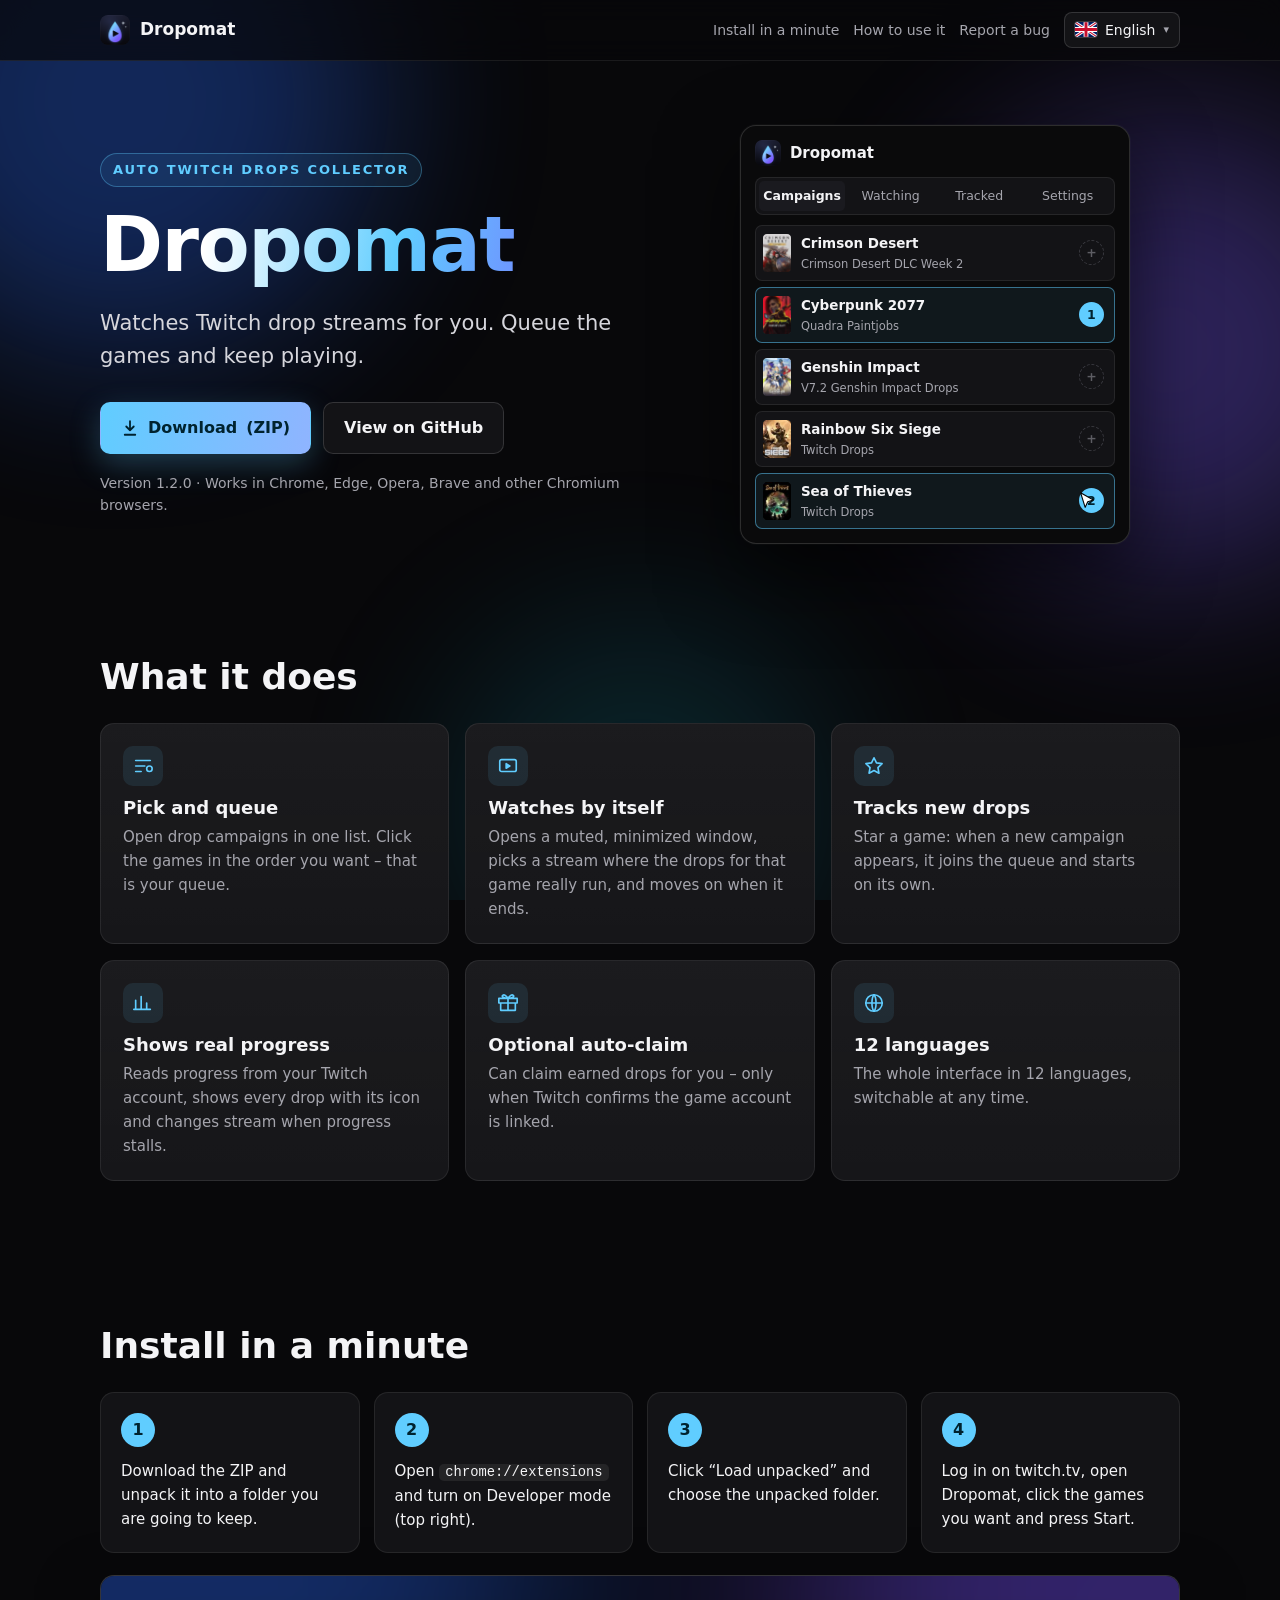
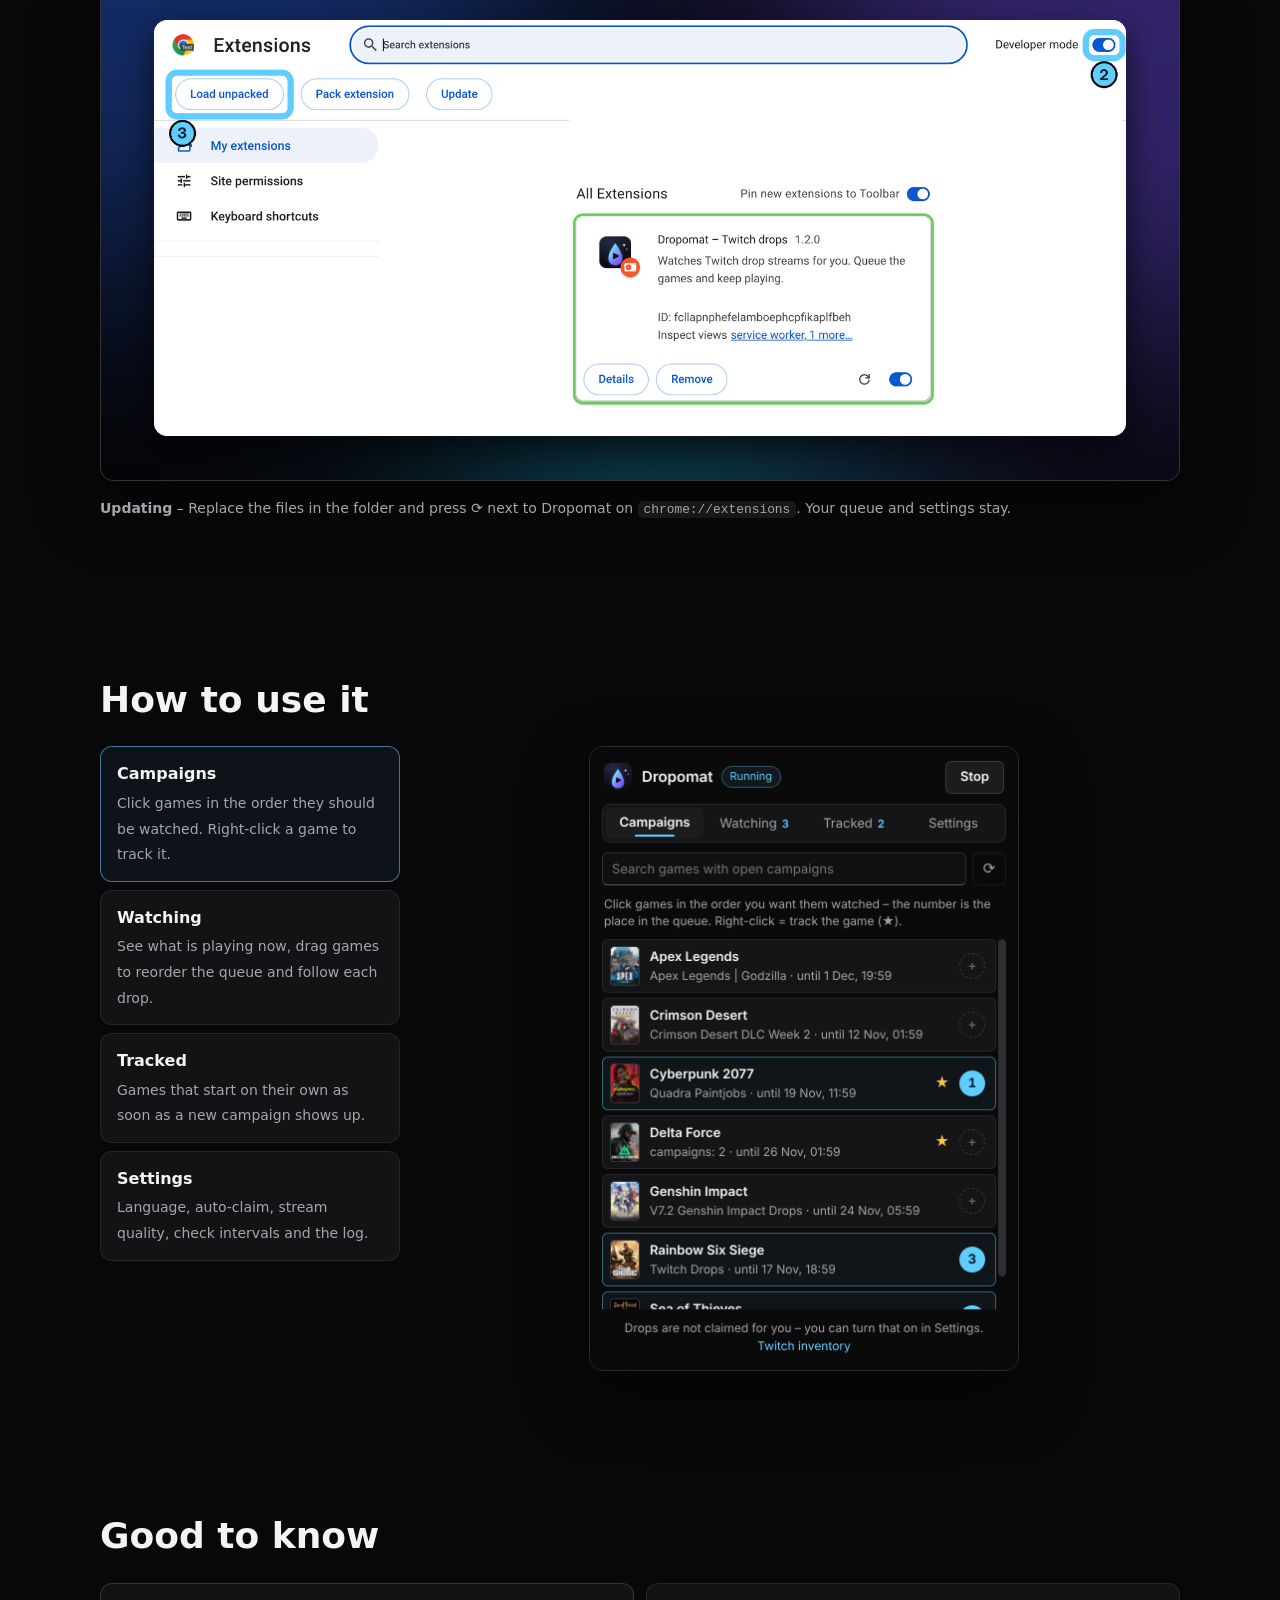
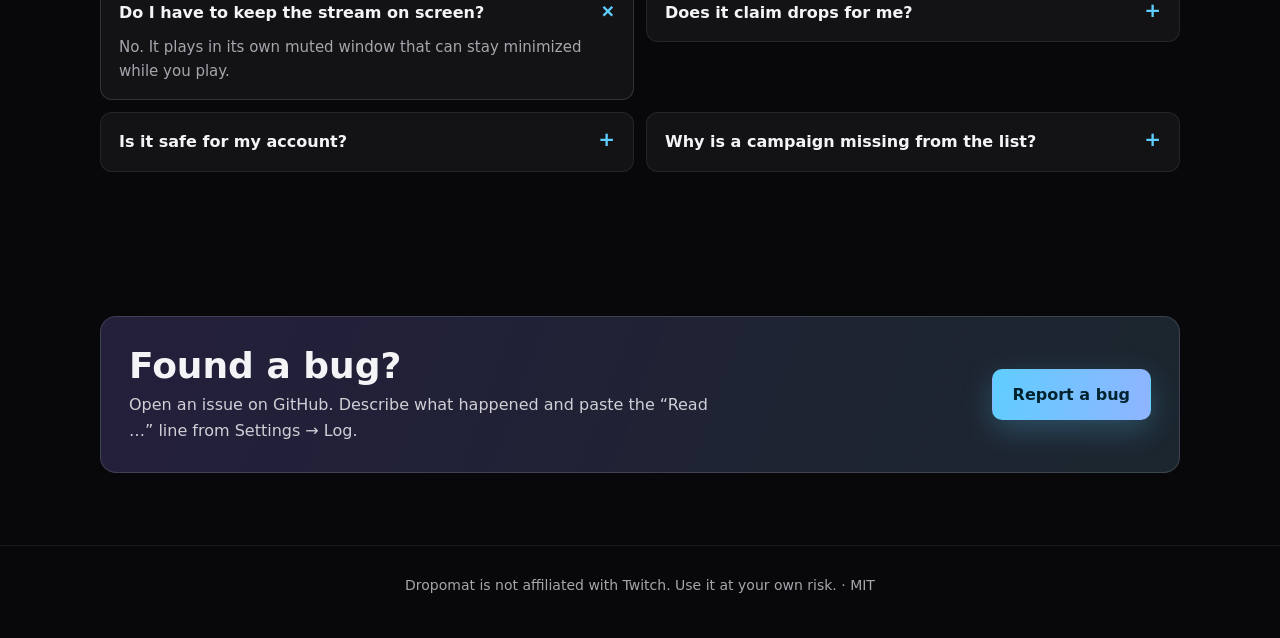
==== docs/index.html @ 10146bdf "Real games in banner, screenshots, demo GIF and site demo Screenshots retaken in English and Polish " ====
<!doctype html>
<html lang="en">
<head>
<meta charset="utf-8">
<meta name="viewport" content="width=device-width, initial-scale=1">
<title>Dropomat – Auto Twitch Drops Collector</title>
<meta name="description" content="Dropomat – automatic Twitch Drops collector. A browser extension that watches drop streams for you: queue the games, track new campaigns, optional auto-claim.">
<meta property="og:title" content="Dropomat – Auto Twitch Drops Collector">
<meta property="og:description" content="Watches Twitch drop streams for you. Queue the games and keep playing.">
<meta property="og:image" content="img/hero.png>
<link rel="icon" href="icon.png">
<style>
:root {
  --bg: #08080a; --card: #131316; --card2: #1a1a1f; --line: rgba(255,255,255,.08); --line2: rgba(255,255,255,.14);
  --text: #f4f4f6; --sub: #a5a5ad; --accent: #60cdff; --violet: #7c5cff; --ok: #6ccb5f; --warn: #f5c84c; --on: #00232f;
}
* { box-sizing: border-box; }
html { scroll-behavior: smooth; }
body { margin: 0; background: var(--bg); color: var(--text); font: 16px/1.6 "Segoe UI Variable Text", "Segoe UI", system-ui, -apple-system, sans-serif; overflow-x: hidden; }
a { color: var(--accent); text-decoration: none; }
a:hover { text-decoration: underline; }
img { max-width: 100%; }
.wrap { width: min(1080px, calc(100% - 32px)); margin: 0 auto; }
h1, h2, h3 { font-family: "Segoe UI Variable Display", "Segoe UI", system-ui, sans-serif; line-height: 1.15; margin: 0; text-wrap: balance; }
h2 { font-size: clamp(26px, 4vw, 36px); margin-bottom: 26px; }
section { padding: 72px 0; position: relative; }
.sub { color: var(--sub); }

/* tło: wolno płynące plamy światła */
.orbs { position: fixed; inset: 0; z-index: -1; overflow: hidden; pointer-events: none; }
.orb { position: absolute; border-radius: 50%; filter: blur(90px); opacity: .32; animation: drift 26s ease-in-out infinite alternate; }
.orb.a { width: 520px; height: 520px; background: #2a6bff; left: -140px; top: -160px; }
.orb.b { width: 460px; height: 460px; background: var(--violet); right: -120px; top: 120px; animation-duration: 32s; animation-delay: -8s; }
.orb.c { width: 380px; height: 380px; background: #17b6d6; left: 35%; top: 620px; opacity: .16; animation-duration: 38s; }
@keyframes drift { from { transform: translate(0, 0) scale(1); } to { transform: translate(60px, 50px) scale(1.15); } }

/* pasek górny */
nav { position: sticky; top: 0; z-index: 20; backdrop-filter: blur(14px); background: rgba(8,8,10,.72); border-bottom: 1px solid var(--line); }
nav .wrap { display: flex; align-items: center; gap: 14px; height: 60px; }
.brand { display: flex; align-items: center; gap: 10px; font-weight: 600; font-size: 17px; color: var(--text); }
.brand img { width: 30px; height: 30px; border-radius: 8px; }
.grow { flex: 1; }
.navlink { color: var(--sub); font-size: 14px; }
.navlink:hover { color: var(--text); text-decoration: none; }

.lang { position: relative; }
.lang-btn { display: flex; align-items: center; gap: 8px; font: inherit; font-size: 14px; color: var(--text); background: var(--card); border: 1px solid var(--line2); border-radius: 8px; padding: 6px 10px; cursor: pointer; }
.lang-btn:hover { background: var(--card2); }
.flag svg { display: block; border-radius: 3px; box-shadow: 0 0 0 1px rgba(255,255,255,.16); }
.lang-menu { position: absolute; right: 0; top: calc(100% + 8px); width: 330px; max-width: calc(100vw - 32px); display: grid; grid-template-columns: 1fr 1fr; gap: 2px; padding: 6px; background: #1c1c21; border: 1px solid var(--line2); border-radius: 10px; box-shadow: 0 18px 44px rgba(0,0,0,.6); }
.lang-menu[hidden] { display: none; }
.lang-opt { display: flex; align-items: center; gap: 9px; font: inherit; font-size: 14px; color: var(--text); background: none; border: 1px solid transparent; border-radius: 6px; padding: 7px 9px; cursor: pointer; text-align: left; }
.lang-opt:hover { background: rgba(255,255,255,.07); }
.lang-opt.on { border-color: rgba(96,205,255,.5); background: rgba(96,205,255,.08); }

/* hero */
.hero { padding: 64px 0 40px; }
.hero .wrap { display: grid; grid-template-columns: 1.05fr .95fr; gap: 48px; align-items: center; }
.hero .eyebrow { display: inline-block; font-size: 13px; font-weight: 700; letter-spacing: .14em; text-transform: uppercase; color: var(--accent); border: 1px solid rgba(96,205,255,.35); background: rgba(96,205,255,.08); padding: 6px 12px; border-radius: 999px; margin-bottom: 14px; }
.hero h1 { font-size: clamp(44px, 7vw, 76px); letter-spacing: -.02em; background: linear-gradient(100deg, #fff 20%, var(--accent) 55%, var(--violet)); -webkit-background-clip: text; background-clip: text; color: transparent; }
.hero p.lead { font-size: clamp(17px, 2.2vw, 21px); color: #d6d6dc; margin: 18px 0 28px; max-width: 30em; }
.cta { display: flex; flex-wrap: wrap; gap: 12px; }
.btn { display: inline-flex; align-items: center; gap: 9px; font: inherit; font-weight: 600; padding: 12px 20px; border-radius: 10px; border: 1px solid var(--line2); background: var(--card); color: var(--text); cursor: pointer; transition: transform .15s, background .15s, box-shadow .15s; }
.btn:hover { text-decoration: none; transform: translateY(-2px); background: var(--card2); }
.btn.primary { background: linear-gradient(100deg, var(--accent), #8fb4ff); color: var(--on); border-color: transparent; box-shadow: 0 10px 30px rgba(96,205,255,.25); }
.btn.primary:hover { box-shadow: 0 14px 38px rgba(96,205,255,.38); }
.meta { margin-top: 18px; font-size: 14px; color: var(--sub); }

/* animowana makieta okienka */
.demo { justify-self: center; width: min(390px, 100%); background: #0a0a0b; border: 1px solid var(--line2); border-radius: 16px; padding: 14px; box-shadow: 0 30px 80px rgba(0,0,0,.6), 0 0 0 1px rgba(255,255,255,.03); position: relative; animation: float 7s ease-in-out infinite; }
@keyframes float { 50% { transform: translateY(-10px); } }
.d-head { display: flex; align-items: center; gap: 9px; margin-bottom: 11px; }
.d-head img { width: 26px; height: 26px; border-radius: 7px; }
.d-head b { font-size: 15px; }
.d-pill { font-size: 11px; padding: 2px 8px; border-radius: 99px; color: var(--accent); border: 1px solid rgba(96,205,255,.35); background: rgba(96,205,255,.08); opacity: 0; transition: opacity .3s; }
.demo.run .d-pill { opacity: 1; }
.d-tabs { display: flex; gap: 2px; padding: 3px; background: var(--card); border: 1px solid var(--line); border-radius: 8px; font-size: 12.5px; margin-bottom: 10px; }
.d-tabs span { flex: 1; text-align: center; padding: 5px 2px; border-radius: 5px; color: var(--sub); transition: background .25s, color .25s; }
.d-tabs span.on { background: var(--card2); color: var(--text); font-weight: 600; }
.d-view { display: flex; flex-direction: column; gap: 6px; min-height: 276px; }
.d-view[hidden] { display: none; }
.d-row { display: flex; align-items: center; gap: 10px; padding: 7px 10px 7px 7px; border-radius: 7px; background: var(--card); border: 1px solid var(--line); transition: border-color .25s, background .25s, transform .15s; }
.d-row.q { border-color: rgba(96,205,255,.5); background: rgba(96,205,255,.07); }
.d-row.tap { transform: scale(.98); }
.d-art { width: 28px; height: 38px; border-radius: 4px; flex-shrink: 0; background: #26262a center/cover no-repeat; }
.d-txt { flex: 1; min-width: 0; }
.d-txt b { display: block; font-size: 13.5px; white-space: nowrap; overflow: hidden; text-overflow: ellipsis; }
.d-txt i { display: block; font-style: normal; font-size: 11.5px; color: var(--sub); white-space: nowrap; overflow: hidden; text-overflow: ellipsis; }
.d-num { width: 25px; height: 25px; border-radius: 50%; display: grid; place-items: center; font-weight: 700; font-size: 12.5px; color: #5d5d63; border: 1px dashed #3a3a40; flex-shrink: 0; }
.d-row.q .d-num { border: 0; background: var(--accent); color: var(--on); animation: pop .35s cubic-bezier(.3,1.8,.5,1); }
@keyframes pop { from { transform: scale(.3); } to { transform: scale(1); } }
.d-now { background: var(--card); border: 1px solid var(--line); border-radius: 8px; padding: 11px; }
.d-now b { font-size: 14px; }
.d-now i { display: block; font-style: normal; font-size: 12px; color: var(--sub); }
.d-bar { height: 4px; border-radius: 9px; background: #2a2a2e; margin-top: 10px; overflow: hidden; }
.d-bar div { height: 100%; width: 0; background: var(--accent); border-radius: 9px; }
.demo.watch .d-bar div { animation: fill 5.5s linear forwards; }
@keyframes fill { to { width: 100%; } }
.d-drops { display: flex; gap: 7px; margin-top: 9px; }
.d-drop { width: 30px; height: 30px; border-radius: 8px; padding: 2px; background: #34343a; position: relative; transition: background .4s; }
.d-drop span { display: block; width: 100%; height: 100%; border-radius: 6px; background: #101012; display: grid; place-items: center; font-size: 14px; }
.d-drop.done { background: var(--ok); }
.d-drop.done::after { content: "✓"; position: absolute; right: -4px; bottom: -4px; width: 14px; height: 14px; border-radius: 50%; background: var(--ok); color: #0b0b0c; font: 700 9px/14px system-ui; text-align: center; box-shadow: 0 0 0 2px var(--card); animation: pop .35s cubic-bezier(.3,1.8,.5,1); }
.d-drop.cur { background: conic-gradient(var(--accent) var(--p, 0%), #34343a 0); }
.cursor { position: absolute; width: 22px; height: 22px; left: 0; top: 0; pointer-events: none; transition: transform .7s cubic-bezier(.5,0,.2,1); z-index: 3; opacity: 0; }
.demo.live .cursor { opacity: 1; }

/* karty funkcji */
.grid { display: grid; grid-template-columns: repeat(3, 1fr); gap: 16px; }
.card { background: linear-gradient(180deg, rgba(255,255,255,.035), rgba(255,255,255,.01)), var(--card); border: 1px solid var(--line); border-radius: 14px; padding: 22px; transition: transform .2s, border-color .2s; }
.card:hover { transform: translateY(-4px); border-color: rgba(96,205,255,.35); }
.card h3 { font-size: 18px; margin: 12px 0 6px; }
.card p { margin: 0; color: var(--sub); font-size: 15px; }
.ico { width: 40px; height: 40px; border-radius: 10px; display: grid; place-items: center; background: rgba(96,205,255,.1); color: var(--accent); }
.ico svg { width: 22px; height: 22px; }

/* instalacja */
.steps { display: grid; grid-template-columns: repeat(4, 1fr); gap: 14px; counter-reset: step; }
.step { background: var(--card); border: 1px solid var(--line); border-radius: 14px; padding: 20px; position: relative; counter-increment: step; }
.step::before { content: counter(step); display: grid; place-items: center; width: 34px; height: 34px; border-radius: 50%; background: var(--accent); color: var(--on); font-weight: 700; margin-bottom: 12px; }
.step p { margin: 0; font-size: 15px; }
.step code, code { font-family: Consolas, "Cascadia Mono", monospace; font-size: .92em; background: rgba(255,255,255,.07); padding: 1px 6px; border-radius: 5px; overflow-wrap: anywhere; }
.shot { margin-top: 22px; border-radius: 14px; border: 1px solid var(--line2); overflow: hidden; box-shadow: 0 24px 60px rgba(0,0,0,.5); background: var(--card); }
.shot img { display: block; width: 100%; }
.note { margin-top: 16px; color: var(--sub); font-size: 14px; }

/* jak używać */
.use { display: grid; grid-template-columns: 300px 1fr; gap: 28px; align-items: start; }
.use-tabs { display: flex; flex-direction: column; gap: 8px; }
.use-tab { text-align: left; font: inherit; color: var(--text); background: var(--card); border: 1px solid var(--line); border-radius: 12px; padding: 14px 16px; cursor: pointer; transition: border-color .2s, background .2s; }
.use-tab b { display: block; margin-bottom: 3px; }
.use-tab span { color: var(--sub); font-size: 14px; }
.use-tab.on { border-color: rgba(96,205,255,.55); background: rgba(96,205,255,.06); }
.use-img { justify-self: center; width: min(430px, 100%); border-radius: 14px; border: 1px solid var(--line2); overflow: hidden; box-shadow: 0 24px 60px rgba(0,0,0,.55); }
.use-img img { display: block; width: 100%; animation: fade .35s; }
@keyframes fade { from { opacity: 0; transform: translateY(6px); } }

/* faq + zgłoszenia */
.faq { display: grid; grid-template-columns: 1fr 1fr; gap: 12px; align-items: start; }
details { background: var(--card); border: 1px solid var(--line); border-radius: 12px; padding: 16px 18px; }
details[open] { border-color: var(--line2); }
summary { cursor: pointer; font-weight: 600; list-style: none; display: flex; justify-content: space-between; gap: 12px; }
summary::after { content: "+"; color: var(--accent); font-size: 20px; line-height: 1; transition: transform .2s; }
details[open] summary::after { transform: rotate(45deg); }
summary::-webkit-details-marker { display: none; }
details p { margin: 10px 0 0; color: var(--sub); font-size: 15px; }
.bug { display: flex; align-items: center; justify-content: space-between; gap: 24px; flex-wrap: wrap; background: linear-gradient(110deg, rgba(124,92,255,.16), rgba(96,205,255,.1)), var(--card); border: 1px solid var(--line2); border-radius: 16px; padding: 28px; }
.bug h2 { margin-bottom: 6px; }
.bug p { margin: 0; color: #cfcfd6; max-width: 38em; }
footer { border-top: 1px solid var(--line); padding: 28px 0 44px; color: var(--sub); font-size: 14px; text-align: center; }

.reveal { opacity: 0; transform: translateY(18px); transition: opacity .6s, transform .6s; }
.reveal.in { opacity: 1; transform: none; }
@media (max-width: 860px) {
  .hero .wrap, .use { grid-template-columns: 1fr; }
  .grid { grid-template-columns: 1fr 1fr; }
  .steps { grid-template-columns: 1fr 1fr; }
  .faq { grid-template-columns: 1fr; }
  section { padding: 52px 0; }
  .navlink { display: none; }
}
@media (max-width: 540px) { .grid, .steps { grid-template-columns: 1fr; } }
@media (prefers-reduced-motion: reduce) {
  .orb, .demo, .demo.watch .d-bar div { animation: none; }
  .reveal { opacity: 1; transform: none; transition: none; }
  html { scroll-behavior: auto; }
}
</style>
</head>
<body>
<div class="orbs"><div class="orb a"></div><div class="orb b"></div><div class="orb c"></div></div>

<nav><div class="wrap">
  <a class="brand" href="#top"><img src="icon.png" alt="">Dropomat</a>
  <span class="grow"></span>
  <a class="navlink" href="#install" data-t="installTitle"></a>
  <a class="navlink" href="#use" data-t="howTitle"></a>
  <a class="navlink" href="#bug" data-t="report"></a>
  <div class="lang">
    <button class="lang-btn" id="langBtn" aria-haspopup="listbox"></button>
    <div class="lang-menu" id="langMenu" role="listbox" hidden></div>
  </div>
</div></nav>

<header class="hero" id="top"><div class="wrap">
  <div>
    <div class="eyebrow">Auto Twitch Drops Collector</div>
    <h1>Dropomat</h1>
    <p class="lead" data-t="tagline"></p>
    <div class="cta">
      <a class="btn primary" id="dl" href="dropomat.zip" download>
        <svg width="18" height="18" viewBox="0 0 24 24" fill="none" stroke="currentColor" stroke-width="2.4" stroke-linecap="round" stroke-linejoin="round"><path d="M12 3v12m0 0-5-5m5 5 5-5M5 21h14"/></svg>
        <span data-t="download"></span> (ZIP)</a>
      <a class="btn" id="gh" href="#" target="_blank" rel="noopener"><span data-t="github"></span></a>
    </div>
    <div class="meta"><span data-t="version"></span> 1.2.0 · <span data-t="worksIn"></span></div>
  </div>

  <div class="demo" id="demo" aria-hidden="true">
    <div class="d-head"><img src="icon.png" alt=""><b>Dropomat</b><span class="d-pill" data-u="pillOn"></span></div>
    <div class="d-tabs"><span id="dt1" class="on" data-u="tabCamps"></span><span id="dt2" data-u="tabQueue"></span><span data-u="tabTracked"></span><span data-u="tabSettings"></span></div>
    <div class="d-view" id="dv1"></div>
    <div class="d-view" id="dv2" hidden>
      <div class="d-now"><b id="dnTitle"></b><i id="dnSub"></i><div class="d-bar"><div></div></div>
        <div class="d-drops" id="dd"></div></div>
      <div id="dq" style="display:flex;flex-direction:column;gap:6px"></div>
    </div>
    <svg class="cursor" id="cur" viewBox="0 0 24 24"><path d="M5 3l14 8-6.2 1.8L10 19z" fill="#fff" stroke="#000" stroke-width="1.2" stroke-linejoin="round"/></svg>
  </div>
</div></header>

<section id="features"><div class="wrap">
  <h2 class="reveal" data-t="featTitle"></h2>
  <div class="grid" id="feat"></div>
</div></section>

<section id="install"><div class="wrap">
  <h2 class="reveal" data-t="installTitle"></h2>
  <div class="steps reveal"><div class="step"><p data-t="i1"></p></div><div class="step"><p data-t="i2" data-code="chrome://extensions"></p></div><div class="step"><p data-t="i3"></p></div><div class="step"><p data-t="i4"></p></div></div>
  <div class="shot reveal"><img src="img/install.png" alt="" loading="lazy"></div>
  <p class="note reveal"><b data-t="updateTitle"></b> – <span data-t="update" data-code="chrome://extensions"></span></p>
</div></section>

<section id="use"><div class="wrap">
  <h2 class="reveal" data-t="howTitle"></h2>
  <div class="use reveal">
    <div class="use-tabs" id="useTabs"></div>
    <div class="use-img"><img id="useImg" src="img/en/campaigns.png" alt=""></div>
  </div>
</div></section>

<section id="faq"><div class="wrap">
  <h2 class="reveal" data-t="faqTitle"></h2>
  <div class="faq reveal" id="faqList"></div>
</div></section>

<section id="bug"><div class="wrap">
  <div class="bug reveal">
    <div><h2 data-t="bugTitle"></h2><p data-t="bugText"></p></div>
    <a class="btn primary" id="issue" href="#" target="_blank" rel="noopener"><span data-t="report"></span></a>
  </div>
</div></section>

<footer><div class="wrap"><span data-t="disclaimer"></span> · MIT</div></footer>

<script>
const STR = {"en": {"tagline": "Watches Twitch drop streams for you. Queue the games and keep playing.", "download": "Download", "github": "View on GitHub", "report": "Report a bug", "version": "Version", "featTitle": "What it does", "f1t": "Pick and queue", "f1": "Open drop campaigns in one list. Click the games in the order you want – that is your queue.", "f2t": "Watches by itself", "f2": "Opens a muted, minimized window, picks a stream where the drops for that game really run, and moves on when it ends.", "f3t": "Tracks new drops", "f3": "Star a game: when a new campaign appears, it joins the queue and starts on its own.", "f4t": "Shows real progress", "f4": "Reads progress from your Twitch account, shows every drop with its icon and changes stream when progress stalls.", "f5t": "Optional auto-claim", "f5": "Can claim earned drops for you – only when Twitch confirms the game account is linked.", "f6t": "12 languages", "f6": "The whole interface in 12 languages, switchable at any time.", "installTitle": "Install in a minute", "i1": "Download the ZIP and unpack it into a folder you are going to keep.", "i2": "Open chrome://extensions and turn on Developer mode (top right).", "i3": "Click “Load unpacked” and choose the unpacked folder.", "i4": "Log in on twitch.tv, open Dropomat, click the games you want and press Start.", "worksIn": "Works in Chrome, Edge, Opera, Brave and other Chromium browsers.", "howTitle": "How to use it", "h1t": "Campaigns", "h1": "Click games in the order they should be watched. Right-click a game to track it.", "h2t": "Watching", "h2": "See what is playing now, drag games to reorder the queue and follow each drop.", "h3t": "Tracked", "h3": "Games that start on their own as soon as a new campaign shows up.", "h4t": "Settings", "h4": "Language, auto-claim, stream quality, check intervals and the log.", "faqTitle": "Good to know", "q1": "Do I have to keep the stream on screen?", "a1": "No. It plays in its own muted window that can stay minimized while you play.", "q2": "Does it claim drops for me?", "a2": "Only if you turn that on in Settings. Otherwise the game is marked “To claim” and the queue moves on.", "q3": "Is it safe for my account?", "a3": "Automated watching is against Twitch's terms of service, so you use it at your own risk. Your login never leaves your browser.", "q4": "Why is a campaign missing from the list?", "a4": "Press ⟳ in the Campaigns tab. If it is still missing, add the game by name in the Watching tab or track it.", "bugTitle": "Found a bug?", "bugText": "Open an issue on GitHub. Describe what happened and paste the “Read …” line from Settings → Log.", "disclaimer": "Dropomat is not affiliated with Twitch. Use it at your own risk.", "updateTitle": "Updating", "update": "Replace the files in the folder and press ⟳ next to Dropomat on chrome://extensions. Your queue and settings stay."}, "pl": {"tagline": "Ogląda za Ciebie streamy z dropami na Twitchu. Ustaw kolejkę gier i graj dalej.", "download": "Pobierz", "github": "Zobacz na GitHubie", "report": "Zgłoś błąd", "version": "Wersja", "featTitle": "Co robi", "f1t": "Wybierasz i ustawiasz kolejkę", "f1": "Otwarte kampanie dropów na jednej liście. Klikasz gry w kolejności, w jakiej mają lecieć – to Twoja kolejka.", "f2t": "Ogląda samo", "f2": "Otwiera wyciszone, zminimalizowane okno, wybiera stream, na którym dropy tej gry naprawdę lecą, i przechodzi dalej, gdy się skończy.", "f3t": "Śledzi nowe dropy", "f3": "Oznacz grę gwiazdką: gdy pojawi się nowa kampania, gra sama trafi do kolejki i wystartuje.", "f4t": "Pokazuje prawdziwy postęp", "f4": "Czyta postęp z Twojego konta Twitch, pokazuje każdy drop z ikoną i zmienia stream, gdy postęp stoi.", "f5t": "Opcjonalne odbieranie", "f5": "Może odbierać wbite dropy za Ciebie – tylko gdy Twitch potwierdza, że konto gry jest połączone.", "f6t": "12 języków", "f6": "Cały interfejs w 12 językach, do zmiany w każdej chwili.", "installTitle": "Instalacja w minutę", "i1": "Pobierz ZIP i rozpakuj go do folderu, którego nie będziesz usuwać.", "i2": "Otwórz chrome://extensions i włącz Tryb dewelopera (prawy górny róg).", "i3": "Kliknij „Załaduj rozpakowane” i wskaż rozpakowany folder.", "i4": "Zaloguj się na twitch.tv, otwórz Dropomat, kliknij wybrane gry i naciśnij Start.", "worksIn": "Działa w Chrome, Edge, Operze, Brave i innych przeglądarkach na Chromium.", "howTitle": "Jak używać", "h1t": "Kampanie", "h1": "Klikaj gry w kolejności, w jakiej mają się oglądać. Prawy przycisk myszy = śledź grę.", "h2t": "Oglądane", "h2": "Widzisz, co leci teraz, przeciągasz gry, żeby zmienić kolejkę, i śledzisz każdy drop.", "h3t": "Śledzone", "h3": "Gry, które wystartują same, gdy tylko pojawi się nowa kampania.", "h4t": "Ustawienia", "h4": "Język, automatyczne odbieranie, jakość streama, częstotliwość sprawdzania i dziennik.", "faqTitle": "Warto wiedzieć", "q1": "Czy stream musi być na ekranie?", "a1": "Nie. Leci w osobnym, wyciszonym oknie, które może być zminimalizowane, gdy grasz.", "q2": "Czy odbiera dropy za mnie?", "a2": "Tylko jeśli włączysz to w Ustawieniach. W przeciwnym razie gra dostaje status „Do odebrania”, a kolejka idzie dalej.", "q3": "Czy to bezpieczne dla konta?", "a3": "Automatyczne oglądanie jest wbrew regulaminowi Twitcha, więc używasz na własne ryzyko. Twoje logowanie nie opuszcza przeglądarki.", "q4": "Dlaczego na liście brakuje kampanii?", "a4": "Kliknij ⟳ w zakładce Kampanie. Jeśli dalej jej nie ma, dodaj grę po nazwie w zakładce Oglądane albo zacznij ją śledzić.", "bugTitle": "Znalazłeś błąd?", "bugText": "Załóż zgłoszenie na GitHubie. Opisz, co się stało, i wklej linijkę „Odczyt …” z Ustawienia → Dziennik.", "disclaimer": "Dropomat nie jest powiązany z Twitchem. Używasz na własne ryzyko.", "updateTitle": "Aktualizacja", "update": "Podmień pliki w folderze i kliknij ⟳ przy Dropomacie na chrome://extensions. Kolejka i ustawienia zostają."}, "de": {"tagline": "Schaut Twitch-Streams mit Drops für dich. Spiele einreihen und weiterspielen.", "download": "Herunterladen", "github": "Auf GitHub ansehen", "report": "Fehler melden", "version": "Version", "featTitle": "Was es macht", "f1t": "Auswählen und einreihen", "f1": "Offene Drop-Kampagnen in einer Liste. Klicke die Spiele in der gewünschten Reihenfolge an – das ist deine Warteschlange.", "f2t": "Schaut von selbst", "f2": "Öffnet ein stummes, minimiertes Fenster, wählt einen Stream, auf dem die Drops des Spiels wirklich laufen, und wechselt, wenn er endet.", "f3t": "Verfolgt neue Drops", "f3": "Markiere ein Spiel mit Stern: Erscheint eine neue Kampagne, kommt es in die Warteschlange und startet von selbst.", "f4t": "Zeigt echten Fortschritt", "f4": "Liest den Fortschritt aus deinem Twitch-Konto, zeigt jeden Drop mit Symbol und wechselt den Stream, wenn nichts vorangeht.", "f5t": "Optionales Abholen", "f5": "Kann verdiente Drops für dich abholen – nur wenn Twitch bestätigt, dass das Spielkonto verknüpft ist.", "f6t": "12 Sprachen", "f6": "Die ganze Oberfläche in 12 Sprachen, jederzeit umschaltbar.", "installTitle": "In einer Minute installiert", "i1": "Lade die ZIP herunter und entpacke sie in einen Ordner, den du behältst.", "i2": "Öffne chrome://extensions und aktiviere den Entwicklermodus (oben rechts).", "i3": "Klicke auf „Entpackte Erweiterung laden“ und wähle den entpackten Ordner.", "i4": "Melde dich auf twitch.tv an, öffne Dropomat, klicke die gewünschten Spiele an und drücke Start.", "worksIn": "Läuft in Chrome, Edge, Opera, Brave und anderen Chromium-Browsern.", "howTitle": "So benutzt du es", "h1t": "Kampagnen", "h1": "Klicke die Spiele in der Reihenfolge an, in der sie geschaut werden sollen. Rechtsklick = Spiel verfolgen.", "h2t": "Läuft", "h2": "Sieh, was gerade läuft, ziehe Spiele, um die Warteschlange zu ordnen, und verfolge jeden Drop.", "h3t": "Verfolgt", "h3": "Spiele, die von selbst starten, sobald eine neue Kampagne erscheint.", "h4t": "Einstellungen", "h4": "Sprache, automatisches Abholen, Stream-Qualität, Prüfintervalle und Protokoll.", "faqTitle": "Gut zu wissen", "q1": "Muss der Stream sichtbar bleiben?", "a1": "Nein. Er läuft in einem eigenen stummen Fenster, das minimiert bleiben kann, während du spielst.", "q2": "Holt es Drops für mich ab?", "a2": "Nur wenn du es in den Einstellungen aktivierst. Sonst wird das Spiel als „Abholen“ markiert und die Warteschlange läuft weiter.", "q3": "Ist das sicher für mein Konto?", "a3": "Automatisches Zuschauen verstößt gegen die Twitch-Nutzungsbedingungen – Nutzung auf eigenes Risiko. Deine Anmeldung verlässt den Browser nie.", "q4": "Warum fehlt eine Kampagne in der Liste?", "a4": "Drücke ⟳ im Tab Kampagnen. Fehlt sie weiterhin, füge das Spiel im Tab „Läuft“ per Namen hinzu oder verfolge es.", "bugTitle": "Fehler gefunden?", "bugText": "Erstelle ein Issue auf GitHub. Beschreibe, was passiert ist, und füge die Zeile „Abruf …“ aus Einstellungen → Protokoll ein.", "disclaimer": "Dropomat steht in keiner Verbindung zu Twitch. Nutzung auf eigenes Risiko.", "updateTitle": "Aktualisieren", "update": "Ersetze die Dateien im Ordner und drücke ⟳ neben Dropomat auf chrome://extensions. Warteschlange und Einstellungen bleiben."}, "fr": {"tagline": "Regarde à votre place les streams Twitch avec drops. Mettez les jeux en file et continuez à jouer.", "download": "Télécharger", "github": "Voir sur GitHub", "report": "Signaler un bug", "version": "Version", "featTitle": "Ce qu’il fait", "f1t": "Choisir et mettre en file", "f1": "Les campagnes de drops ouvertes dans une seule liste. Cliquez sur les jeux dans l’ordre voulu – c’est votre file.", "f2t": "Regarde tout seul", "f2": "Ouvre une fenêtre muette et réduite, choisit un stream où les drops du jeu tournent vraiment et passe au suivant quand il se termine.", "f3t": "Suit les nouveaux drops", "f3": "Marquez un jeu d’une étoile : dès qu’une nouvelle campagne apparaît, il entre dans la file et démarre seul.", "f4t": "Affiche la vraie progression", "f4": "Lit la progression sur votre compte Twitch, montre chaque drop avec son icône et change de stream si rien n’avance.", "f5t": "Récupération en option", "f5": "Peut récupérer les drops gagnés pour vous – uniquement si Twitch confirme que le compte du jeu est lié.", "f6t": "12 langues", "f6": "Toute l’interface en 12 langues, modifiable à tout moment.", "installTitle": "Installation en une minute", "i1": "Téléchargez le ZIP et décompressez-le dans un dossier que vous garderez.", "i2": "Ouvrez chrome://extensions et activez le Mode développeur (en haut à droite).", "i3": "Cliquez sur « Charger l’extension non empaquetée » et choisissez le dossier décompressé.", "i4": "Connectez-vous sur twitch.tv, ouvrez Dropomat, cliquez sur les jeux voulus et appuyez sur Démarrer.", "worksIn": "Fonctionne dans Chrome, Edge, Opera, Brave et les autres navigateurs Chromium.", "howTitle": "Comment l’utiliser", "h1t": "Campagnes", "h1": "Cliquez sur les jeux dans l’ordre où ils doivent être regardés. Clic droit = suivre un jeu.", "h2t": "En cours", "h2": "Voyez ce qui tourne, glissez les jeux pour réordonner la file et suivez chaque drop.", "h3t": "Suivis", "h3": "Les jeux qui démarrent tout seuls dès qu’une nouvelle campagne apparaît.", "h4t": "Réglages", "h4": "Langue, récupération automatique, qualité du stream, intervalles de vérification et journal.", "faqTitle": "Bon à savoir", "q1": "Le stream doit-il rester à l’écran ?", "a1": "Non. Il tourne dans sa propre fenêtre muette, qui peut rester réduite pendant que vous jouez.", "q2": "Récupère-t-il les drops pour moi ?", "a2": "Seulement si vous l’activez dans les Réglages. Sinon le jeu passe en « À récupérer » et la file continue.", "q3": "Est-ce sûr pour mon compte ?", "a3": "Le visionnage automatisé est contraire aux conditions d’utilisation de Twitch : vous l’utilisez à vos risques. Votre connexion ne quitte jamais votre navigateur.", "q4": "Pourquoi une campagne manque-t-elle ?", "a4": "Appuyez sur ⟳ dans l’onglet Campagnes. Si elle manque toujours, ajoutez le jeu par son nom dans l’onglet En cours ou suivez-le.", "bugTitle": "Un bug ?", "bugText": "Ouvrez un ticket sur GitHub. Décrivez ce qui s’est passé et collez la ligne « Lecture … » de Réglages → Journal.", "disclaimer": "Dropomat n’est pas affilié à Twitch. Utilisation à vos risques.", "updateTitle": "Mise à jour", "update": "Remplacez les fichiers du dossier et appuyez sur ⟳ à côté de Dropomat dans chrome://extensions. La file et les réglages sont conservés."}, "es": {"tagline": "Ve por ti los streams de Twitch con drops. Pon los juegos en cola y sigue jugando.", "download": "Descargar", "github": "Ver en GitHub", "report": "Informar de un error", "version": "Versión", "featTitle": "Qué hace", "f1t": "Elige y pon en cola", "f1": "Las campañas de drops abiertas en una sola lista. Haz clic en los juegos en el orden que quieras: esa es tu cola.", "f2t": "Mira solo", "f2": "Abre una ventana silenciada y minimizada, elige un stream donde los drops del juego funcionan de verdad y cambia cuando termina.", "f3t": "Sigue los drops nuevos", "f3": "Marca un juego con estrella: cuando aparece una campaña nueva, entra en la cola y empieza solo.", "f4t": "Muestra el progreso real", "f4": "Lee el progreso de tu cuenta de Twitch, muestra cada drop con su icono y cambia de stream si no avanza.", "f5t": "Reclamo opcional", "f5": "Puede reclamar por ti los drops conseguidos, solo si Twitch confirma que la cuenta del juego está vinculada.", "f6t": "12 idiomas", "f6": "Toda la interfaz en 12 idiomas, cambiable en cualquier momento.", "installTitle": "Instalación en un minuto", "i1": "Descarga el ZIP y descomprímelo en una carpeta que vayas a conservar.", "i2": "Abre chrome://extensions y activa el Modo de desarrollador (arriba a la derecha).", "i3": "Haz clic en «Cargar descomprimida» y elige la carpeta descomprimida.", "i4": "Inicia sesión en twitch.tv, abre Dropomat, haz clic en los juegos que quieras y pulsa Iniciar.", "worksIn": "Funciona en Chrome, Edge, Opera, Brave y otros navegadores Chromium.", "howTitle": "Cómo se usa", "h1t": "Campañas", "h1": "Haz clic en los juegos en el orden en que deben verse. Clic derecho = seguir un juego.", "h2t": "Viendo", "h2": "Mira qué se está reproduciendo, arrastra los juegos para reordenar la cola y sigue cada drop.", "h3t": "Seguidos", "h3": "Juegos que empiezan solos en cuanto aparece una campaña nueva.", "h4t": "Ajustes", "h4": "Idioma, reclamo automático, calidad del stream, intervalos de comprobación y registro.", "faqTitle": "Conviene saber", "q1": "¿Tengo que dejar el stream en pantalla?", "a1": "No. Se reproduce en su propia ventana silenciada, que puede quedar minimizada mientras juegas.", "q2": "¿Reclama los drops por mí?", "a2": "Solo si lo activas en Ajustes. Si no, el juego queda como «Por reclamar» y la cola sigue.", "q3": "¿Es seguro para mi cuenta?", "a3": "Ver de forma automatizada va contra los términos de Twitch, así que lo usas bajo tu responsabilidad. Tu sesión nunca sale del navegador.", "q4": "¿Por qué falta una campaña en la lista?", "a4": "Pulsa ⟳ en la pestaña Campañas. Si sigue sin aparecer, añade el juego por nombre en la pestaña Viendo o síguelo.", "bugTitle": "¿Encontraste un error?", "bugText": "Abre una incidencia en GitHub. Describe qué pasó y pega la línea «Lectura …» de Ajustes → Registro.", "disclaimer": "Dropomat no está afiliado a Twitch. Úsalo bajo tu responsabilidad.", "updateTitle": "Actualizar", "update": "Sustituye los archivos de la carpeta y pulsa ⟳ junto a Dropomat en chrome://extensions. La cola y los ajustes se conservan."}, "pt": {"tagline": "Assiste por você aos streams da Twitch com drops. Coloque os jogos na fila e continue jogando.", "download": "Baixar", "github": "Ver no GitHub", "report": "Relatar um bug", "version": "Versão", "featTitle": "O que faz", "f1t": "Escolha e enfileire", "f1": "As campanhas de drops abertas em uma lista só. Clique nos jogos na ordem que quiser – essa é a sua fila.", "f2t": "Assiste sozinho", "f2": "Abre uma janela muda e minimizada, escolhe um stream em que os drops do jogo realmente funcionam e troca quando ele termina.", "f3t": "Acompanha novos drops", "f3": "Marque um jogo com estrela: quando surgir uma campanha nova, ele entra na fila e começa sozinho.", "f4t": "Mostra o progresso real", "f4": "Lê o progresso da sua conta da Twitch, mostra cada drop com o ícone e troca de stream se o progresso parar.", "f5t": "Resgate opcional", "f5": "Pode resgatar os drops ganhos por você – só quando a Twitch confirma que a conta do jogo está vinculada.", "f6t": "12 idiomas", "f6": "Toda a interface em 12 idiomas, com troca a qualquer momento.", "installTitle": "Instalação em um minuto", "i1": "Baixe o ZIP e descompacte em uma pasta que você vai manter.", "i2": "Abra chrome://extensions e ative o Modo do desenvolvedor (canto superior direito).", "i3": "Clique em “Carregar sem compactação” e escolha a pasta descompactada.", "i4": "Entre em twitch.tv, abra o Dropomat, clique nos jogos desejados e aperte Iniciar.", "worksIn": "Funciona no Chrome, Edge, Opera, Brave e outros navegadores Chromium.", "howTitle": "Como usar", "h1t": "Campanhas", "h1": "Clique nos jogos na ordem em que devem ser assistidos. Botão direito = acompanhar um jogo.", "h2t": "Assistindo", "h2": "Veja o que está passando, arraste os jogos para reordenar a fila e acompanhe cada drop.", "h3t": "Acompanhados", "h3": "Jogos que começam sozinhos assim que surge uma campanha nova.", "h4t": "Ajustes", "h4": "Idioma, resgate automático, qualidade do stream, intervalos de verificação e registro.", "faqTitle": "Bom saber", "q1": "Preciso deixar o stream na tela?", "a1": "Não. Ele roda em uma janela muda própria, que pode ficar minimizada enquanto você joga.", "q2": "Ele resgata os drops por mim?", "a2": "Só se você ativar nos Ajustes. Caso contrário, o jogo fica como “A resgatar” e a fila segue.", "q3": "É seguro para a minha conta?", "a3": "Assistir de forma automatizada vai contra os termos da Twitch, então o uso é por sua conta e risco. Seu login nunca sai do navegador.", "q4": "Por que falta uma campanha na lista?", "a4": "Clique em ⟳ na aba Campanhas. Se ainda faltar, adicione o jogo pelo nome na aba Assistindo ou acompanhe-o.", "bugTitle": "Achou um bug?", "bugText": "Abra uma issue no GitHub. Descreva o que aconteceu e cole a linha “Leitura …” de Ajustes → Registro.", "disclaimer": "O Dropomat não é afiliado à Twitch. Use por sua conta e risco.", "updateTitle": "Atualização", "update": "Substitua os arquivos da pasta e clique em ⟳ ao lado do Dropomat em chrome://extensions. A fila e os ajustes ficam."}, "it": {"tagline": "Guarda al posto tuo gli stream di Twitch con i drop. Metti in coda i giochi e continua a giocare.", "download": "Scarica", "github": "Vedi su GitHub", "report": "Segnala un bug", "version": "Versione", "featTitle": "Cosa fa", "f1t": "Scegli e metti in coda", "f1": "Le campagne di drop aperte in un’unica lista. Fai clic sui giochi nell’ordine che vuoi: quella è la tua coda.", "f2t": "Guarda da solo", "f2": "Apre una finestra silenziata e ridotta a icona, sceglie uno stream in cui i drop del gioco funzionano davvero e passa oltre quando finisce.", "f3t": "Segue i nuovi drop", "f3": "Metti una stella a un gioco: quando compare una nuova campagna entra in coda e parte da solo.", "f4t": "Mostra il progresso reale", "f4": "Legge il progresso dal tuo account Twitch, mostra ogni drop con la sua icona e cambia stream se il progresso si ferma.", "f5t": "Riscatto facoltativo", "f5": "Può riscattare per te i drop ottenuti, solo se Twitch conferma che l’account di gioco è collegato.", "f6t": "12 lingue", "f6": "Tutta l’interfaccia in 12 lingue, modificabile in qualsiasi momento.", "installTitle": "Installazione in un minuto", "i1": "Scarica lo ZIP ed estrailo in una cartella che terrai.", "i2": "Apri chrome://extensions e attiva la Modalità sviluppatore (in alto a destra).", "i3": "Fai clic su «Carica estensione non pacchettizzata» e scegli la cartella estratta.", "i4": "Accedi su twitch.tv, apri Dropomat, fai clic sui giochi che vuoi e premi Avvia.", "worksIn": "Funziona in Chrome, Edge, Opera, Brave e altri browser Chromium.", "howTitle": "Come si usa", "h1t": "Campagne", "h1": "Fai clic sui giochi nell’ordine in cui vanno guardati. Clic destro = segui un gioco.", "h2t": "In visione", "h2": "Vedi cosa è in riproduzione, trascina i giochi per riordinare la coda e segui ogni drop.", "h3t": "Seguiti", "h3": "Giochi che partono da soli appena compare una nuova campagna.", "h4t": "Impostazioni", "h4": "Lingua, riscatto automatico, qualità dello stream, intervalli di controllo e registro.", "faqTitle": "Buono a sapersi", "q1": "Devo tenere lo stream sullo schermo?", "a1": "No. Gira in una sua finestra silenziata che può restare ridotta a icona mentre giochi.", "q2": "Riscatta i drop al posto mio?", "a2": "Solo se lo attivi nelle Impostazioni. Altrimenti il gioco passa a «Da riscattare» e la coda prosegue.", "q3": "È sicuro per il mio account?", "a3": "La visione automatizzata è contraria ai termini di Twitch, quindi lo usi a tuo rischio. Il tuo accesso non lascia mai il browser.", "q4": "Perché manca una campagna nell’elenco?", "a4": "Premi ⟳ nella scheda Campagne. Se manca ancora, aggiungi il gioco per nome nella scheda In visione oppure seguilo.", "bugTitle": "Hai trovato un bug?", "bugText": "Apri una segnalazione su GitHub. Descrivi cosa è successo e incolla la riga «Lettura …» da Impostazioni → Registro.", "disclaimer": "Dropomat non è affiliato a Twitch. Usalo a tuo rischio.", "updateTitle": "Aggiornamento", "update": "Sostituisci i file nella cartella e premi ⟳ accanto a Dropomat in chrome://extensions. Coda e impostazioni restano."}, "ru": {"tagline": "Смотрит за вас стримы Twitch с дропами. Поставьте игры в очередь и играйте дальше.", "download": "Скачать", "github": "Открыть на GitHub", "report": "Сообщить об ошибке", "version": "Версия", "featTitle": "Что он делает", "f1t": "Выбор и очередь", "f1": "Открытые кампании дропов в одном списке. Кликайте игры в нужном порядке – это и есть очередь.", "f2t": "Смотрит сам", "f2": "Открывает беззвучное свёрнутое окно, выбирает стрим, где дропы этой игры действительно идут, и переходит дальше, когда он заканчивается.", "f3t": "Следит за новыми дропами", "f3": "Отметьте игру звёздочкой: когда появится новая кампания, игра попадёт в очередь и запустится сама.", "f4t": "Показывает реальный прогресс", "f4": "Читает прогресс из вашего аккаунта Twitch, показывает каждый дроп с иконкой и меняет стрим, если прогресс стоит.", "f5t": "Автополучение по желанию", "f5": "Может забирать полученные дропы за вас – только если Twitch подтверждает, что игровой аккаунт привязан.", "f6t": "12 языков", "f6": "Весь интерфейс на 12 языках, переключается в любой момент.", "installTitle": "Установка за минуту", "i1": "Скачайте ZIP и распакуйте в папку, которую не будете удалять.", "i2": "Откройте chrome://extensions и включите «Режим разработчика» (справа вверху).", "i3": "Нажмите «Загрузить распакованное расширение» и выберите распакованную папку.", "i4": "Войдите на twitch.tv, откройте Dropomat, кликните нужные игры и нажмите «Старт».", "worksIn": "Работает в Chrome, Edge, Opera, Brave и других браузерах на Chromium.", "howTitle": "Как пользоваться", "h1t": "Кампании", "h1": "Кликайте игры в том порядке, в котором их нужно смотреть. Правая кнопка = отслеживать игру.", "h2t": "Просмотр", "h2": "Видно, что идёт сейчас; перетаскивайте игры, чтобы поменять очередь, и следите за каждым дропом.", "h3t": "Отслеживаемые", "h3": "Игры, которые запустятся сами, как только появится новая кампания.", "h4t": "Настройки", "h4": "Язык, автополучение, качество стрима, интервалы проверки и журнал.", "faqTitle": "Полезно знать", "q1": "Нужно ли держать стрим на экране?", "a1": "Нет. Он идёт в отдельном беззвучном окне, которое может быть свёрнуто, пока вы играете.", "q2": "Он забирает дропы за меня?", "a2": "Только если включить это в настройках. Иначе игра получает статус «Забрать», а очередь идёт дальше.", "q3": "Безопасно ли это для аккаунта?", "a3": "Автоматический просмотр нарушает условия Twitch, так что вы используете его на свой риск. Ваш вход не покидает браузер.", "q4": "Почему в списке нет кампании?", "a4": "Нажмите ⟳ на вкладке «Кампании». Если её всё равно нет, добавьте игру по названию на вкладке «Просмотр» или отслеживайте её.", "bugTitle": "Нашли ошибку?", "bugText": "Создайте issue на GitHub. Опишите, что произошло, и вставьте строку «Обновлено …» из «Настройки → Журнал».", "disclaimer": "Dropomat не связан с Twitch. Используйте на свой риск.", "updateTitle": "Обновление", "update": "Замените файлы в папке и нажмите ⟳ рядом с Dropomat на chrome://extensions. Очередь и настройки сохранятся."}, "uk": {"tagline": "Дивиться за вас стрими Twitch із дропами. Поставте ігри в чергу й грайте далі.", "download": "Завантажити", "github": "Відкрити на GitHub", "report": "Повідомити про помилку", "version": "Версія", "featTitle": "Що він робить", "f1t": "Вибір і черга", "f1": "Відкриті кампанії дропів в одному списку. Клацайте ігри в потрібному порядку – це й є черга.", "f2t": "Дивиться сам", "f2": "Відкриває беззвучне згорнуте вікно, вибирає стрим, де дропи цієї гри справді йдуть, і переходить далі, коли він закінчується.", "f3t": "Стежить за новими дропами", "f3": "Позначте гру зірочкою: коли з’явиться нова кампанія, гра потрапить у чергу й запуститься сама.", "f4t": "Показує справжній прогрес", "f4": "Читає прогрес із вашого акаунта Twitch, показує кожен дроп з іконкою та змінює стрим, якщо прогрес стоїть.", "f5t": "Автоотримання за бажанням", "f5": "Може забирати отримані дропи за вас – лише якщо Twitch підтверджує, що ігровий акаунт прив’язано.", "f6t": "12 мов", "f6": "Увесь інтерфейс 12 мовами, перемикається будь-коли.", "installTitle": "Встановлення за хвилину", "i1": "Завантажте ZIP і розпакуйте в папку, яку не видалятимете.", "i2": "Відкрийте chrome://extensions і ввімкніть «Режим розробника» (праворуч угорі).", "i3": "Натисніть «Завантажити розпаковане розширення» й виберіть розпаковану папку.", "i4": "Увійдіть на twitch.tv, відкрийте Dropomat, клацніть потрібні ігри й натисніть «Старт».", "worksIn": "Працює в Chrome, Edge, Opera, Brave та інших браузерах на Chromium.", "howTitle": "Як користуватися", "h1t": "Кампанії", "h1": "Клацайте ігри в тому порядку, в якому їх треба дивитися. Права кнопка = відстежувати гру.", "h2t": "Перегляд", "h2": "Видно, що йде зараз; перетягуйте ігри, щоб змінити чергу, і стежте за кожним дропом.", "h3t": "Відстежувані", "h3": "Ігри, які запустяться самі, щойно з’явиться нова кампанія.", "h4t": "Налаштування", "h4": "Мова, автоотримання, якість стриму, інтервали перевірки та журнал.", "faqTitle": "Варто знати", "q1": "Чи треба тримати стрим на екрані?", "a1": "Ні. Він іде в окремому беззвучному вікні, яке може бути згорнуте, поки ви граєте.", "q2": "Він забирає дропи за мене?", "a2": "Лише якщо ввімкнути це в налаштуваннях. Інакше гра отримує статус «Забрати», а черга йде далі.", "q3": "Чи безпечно це для акаунта?", "a3": "Автоматичний перегляд порушує умови Twitch, тож ви користуєтеся ним на власний ризик. Ваш вхід не залишає браузер.", "q4": "Чому в списку немає кампанії?", "a4": "Натисніть ⟳ на вкладці «Кампанії». Якщо її все одно немає, додайте гру за назвою на вкладці «Перегляд» або відстежуйте її.", "bugTitle": "Знайшли помилку?", "bugText": "Створіть issue на GitHub. Опишіть, що сталося, і вставте рядок «Оновлено …» з «Налаштування → Журнал».", "disclaimer": "Dropomat не пов’язаний із Twitch. Користуйтеся на власний ризик.", "updateTitle": "Оновлення", "update": "Замініть файли в папці й натисніть ⟳ біля Dropomat на chrome://extensions. Черга й налаштування залишаться."}, "tr": {"tagline": "Droplu Twitch yayınlarını sizin yerinize izler. Oyunları sıraya koyun ve oynamaya devam edin.", "download": "İndir", "github": "GitHub’da gör", "report": "Hata bildir", "version": "Sürüm", "featTitle": "Ne yapar", "f1t": "Seç ve sıraya koy", "f1": "Açık drop kampanyaları tek listede. Oyunlara istediğiniz sırayla tıklayın – sıranız bu olur.", "f2t": "Kendi kendine izler", "f2": "Sessiz, simge durumunda bir pencere açar, oyunun droplarının gerçekten verildiği bir yayın seçer ve bitince sıradakine geçer.", "f3t": "Yeni dropları takip eder", "f3": "Oyuna yıldız koyun: yeni kampanya çıkınca sıraya girer ve kendiliğinden başlar.", "f4t": "Gerçek ilerlemeyi gösterir", "f4": "İlerlemeyi Twitch hesabınızdan okur, her dropu simgesiyle gösterir ve ilerleme durursa yayını değiştirir.", "f5t": "İsteğe bağlı otomatik alma", "f5": "Kazanılan dropları sizin yerinize alabilir – yalnızca Twitch oyun hesabının bağlı olduğunu doğruladığında.", "f6t": "12 dil", "f6": "Tüm arayüz 12 dilde, istediğiniz zaman değiştirilebilir.", "installTitle": "Bir dakikada kurulum", "i1": "ZIP dosyasını indirin ve silmeyeceğiniz bir klasöre çıkarın.", "i2": "chrome://extensions sayfasını açın ve Geliştirici modunu açın (sağ üst).", "i3": "“Paketlenmemiş öğe yükle”ye tıklayın ve çıkardığınız klasörü seçin.", "i4": "twitch.tv’de giriş yapın, Dropomat’ı açın, istediğiniz oyunlara tıklayın ve Başlat’a basın.", "worksIn": "Chrome, Edge, Opera, Brave ve diğer Chromium tarayıcılarında çalışır.", "howTitle": "Nasıl kullanılır", "h1t": "Kampanyalar", "h1": "Oyunlara izlenmesini istediğiniz sırayla tıklayın. Sağ tık = oyunu takip et.", "h2t": "İzlenen", "h2": "Şu an ne oynadığını görün, sırayı değiştirmek için oyunları sürükleyin ve her dropu izleyin.", "h3t": "Takip", "h3": "Yeni kampanya çıkar çıkmaz kendiliğinden başlayan oyunlar.", "h4t": "Ayarlar", "h4": "Dil, otomatik alma, yayın kalitesi, kontrol aralıkları ve günlük.", "faqTitle": "Bilmekte fayda var", "q1": "Yayın ekranda kalmak zorunda mı?", "a1": "Hayır. Kendi sessiz penceresinde oynar; siz oynarken simge durumunda kalabilir.", "q2": "Dropları benim yerime alır mı?", "a2": "Yalnızca Ayarlar’dan açarsanız. Aksi halde oyun “Alınacak” olarak işaretlenir ve sıra devam eder.", "q3": "Hesabım için güvenli mi?", "a3": "Otomatik izleme Twitch kullanım şartlarına aykırıdır; riski siz üstlenirsiniz. Girişiniz tarayıcınızdan asla çıkmaz.", "q4": "Listede neden bir kampanya eksik?", "a4": "Kampanyalar sekmesinde ⟳ düğmesine basın. Hâlâ yoksa oyunu İzlenen sekmesinde adıyla ekleyin ya da takip edin.", "bugTitle": "Hata mı buldunuz?", "bugText": "GitHub’da bir issue açın. Ne olduğunu yazın ve Ayarlar → Günlük’teki “Okuma …” satırını yapıştırın.", "disclaimer": "Dropomat’ın Twitch ile bir bağlantısı yoktur. Riski size aittir.", "updateTitle": "Güncelleme", "update": "Klasördeki dosyaları değiştirin ve chrome://extensions sayfasında Dropomat’ın yanındaki ⟳ düğmesine basın. Sıra ve ayarlar kalır."}, "zh": {"tagline": "替你观看有掉宝的 Twitch 直播。把游戏排好队，继续玩你的。", "download": "下载", "github": "在 GitHub 查看", "report": "报告问题", "version": "版本", "featTitle": "它能做什么", "f1t": "选择并排队", "f1": "进行中的掉宝活动集中在一个列表里。按想要的顺序点击游戏，这就是你的队列。", "f2t": "自动观看", "f2": "打开一个静音、最小化的窗口，挑选该游戏掉宝确实生效的直播，直播结束后自动换下一个。", "f3t": "关注新掉宝", "f3": "给游戏加星标：出现新活动时，它会自动进入队列并开始观看。", "f4t": "显示真实进度", "f4": "从你的 Twitch 账号读取进度，用图标显示每个掉宝，进度停滞时自动换直播。", "f5t": "可选的自动领取", "f5": "可以替你领取已获得的掉宝——仅在 Twitch 确认游戏账号已绑定时进行。", "f6t": "12 种语言", "f6": "整个界面支持 12 种语言，可随时切换。", "installTitle": "一分钟安装", "i1": "下载 ZIP 并解压到一个会长期保留的文件夹。", "i2": "打开 chrome://extensions，开启“开发者模式”（右上角）。", "i3": "点击“加载已解压的扩展程序”，选择解压后的文件夹。", "i4": "登录 twitch.tv，打开 Dropomat，点击想看的游戏，然后按“开始”。", "worksIn": "适用于 Chrome、Edge、Opera、Brave 等 Chromium 浏览器。", "howTitle": "如何使用", "h1t": "活动", "h1": "按想要观看的顺序点击游戏。右键可关注某个游戏。", "h2t": "观看", "h2": "查看当前在看什么，拖动游戏调整队列，并跟踪每个掉宝。", "h3t": "关注", "h3": "一有新活动就自动开始的游戏。", "h4t": "设置", "h4": "语言、自动领取、直播画质、检查间隔和日志。", "faqTitle": "须知", "q1": "直播必须留在屏幕上吗？", "a1": "不用。它在独立的静音窗口里播放，你玩游戏时可以保持最小化。", "q2": "它会替我领取掉宝吗？", "a2": "只有在设置里开启后才会。否则游戏会标记为“待领取”，队列继续往下走。", "q3": "对账号安全吗？", "a3": "自动观看违反 Twitch 的服务条款，使用风险自负。你的登录信息不会离开浏览器。", "q4": "为什么列表里缺少某个活动？", "a4": "在“活动”标签页点击 ⟳。如果还是没有，可在“观看”标签页按名称添加游戏，或者关注它。", "bugTitle": "发现问题？", "bugText": "请在 GitHub 提交 issue。说明发生了什么，并粘贴“设置 → 日志”里的“读取于 …”那一行。", "disclaimer": "Dropomat 与 Twitch 无关联。使用风险自负。", "updateTitle": "更新", "update": "替换文件夹中的文件，然后在 chrome://extensions 里点击 Dropomat 旁的 ⟳。队列和设置会保留。"}, "ja": {"tagline": "ドロップ対象の Twitch 配信を代わりに視聴します。ゲームをキューに入れて、そのまま遊び続けられます。", "download": "ダウンロード", "github": "GitHub で見る", "report": "不具合を報告", "version": "バージョン", "featTitle": "できること", "f1t": "選んでキューに入れる", "f1": "開催中のドロップキャンペーンを一覧表示。見たい順にゲームをクリックすれば、それがキューになります。", "f2t": "自動で視聴", "f2": "ミュートした最小化ウィンドウを開き、そのゲームのドロップが実際に有効な配信を選び、終了したら次へ進みます。", "f3t": "新しいドロップを追跡", "f3": "ゲームに星を付けておくと、新しいキャンペーンが始まったときに自動でキューに入り、視聴が始まります。", "f4t": "実際の進捗を表示", "f4": "Twitch アカウントから進捗を読み取り、各ドロップをアイコン付きで表示。進捗が止まると配信を切り替えます。", "f5t": "自動受け取り（任意）", "f5": "獲得したドロップを代わりに受け取れます。Twitch がゲームアカウントの連携を確認できた場合のみ行います。", "f6t": "12 言語", "f6": "インターフェース全体が 12 言語に対応し、いつでも切り替えられます。", "installTitle": "1 分でインストール", "i1": "ZIP をダウンロードし、残しておくフォルダーに展開します。", "i2": "chrome://extensions を開き、右上の「デベロッパー モード」をオンにします。", "i3": "「パッケージ化されていない拡張機能を読み込む」をクリックし、展開したフォルダーを選びます。", "i4": "twitch.tv にログインし、Dropomat を開いて見たいゲームをクリックし、「開始」を押します。", "worksIn": "Chrome、Edge、Opera、Brave などの Chromium 系ブラウザーで動作します。", "howTitle": "使い方", "h1t": "キャンペーン", "h1": "視聴したい順にゲームをクリックします。右クリックでゲームを追跡できます。", "h2t": "視聴", "h2": "今見ている配信を確認し、ドラッグでキューを並べ替え、各ドロップの進み具合を確認できます。", "h3t": "追跡", "h3": "新しいキャンペーンが始まるとすぐに自動で開始されるゲームです。", "h4t": "設定", "h4": "言語、自動受け取り、配信の画質、確認間隔、ログ。", "faqTitle": "知っておきたいこと", "q1": "配信を画面に出しておく必要はありますか？", "a1": "いいえ。専用のミュートされたウィンドウで再生され、遊んでいる間は最小化したままで構いません。", "q2": "ドロップを代わりに受け取ってくれますか？", "a2": "設定で有効にした場合のみです。無効のときはゲームが「受け取り待ち」になり、キューは先へ進みます。", "q3": "アカウントに影響はありませんか？", "a3": "自動視聴は Twitch の利用規約に反するため、自己責任でご利用ください。ログイン情報がブラウザーの外に出ることはありません。", "q4": "一覧にキャンペーンが見当たらないのはなぜですか？", "a4": "「キャンペーン」タブの ⟳ を押してください。それでも出ない場合は、「視聴」タブでゲーム名から追加するか、追跡してください。", "bugTitle": "不具合を見つけたら", "bugText": "GitHub で issue を作成してください。何が起きたかを書き、「設定 → ログ」の「取得 …」の行を貼り付けてください。", "disclaimer": "Dropomat は Twitch と提携していません。自己責任でご利用ください。", "updateTitle": "更新", "update": "フォルダー内のファイルを置き換え、chrome://extensions で Dropomat の横の ⟳ を押します。キューと設定は残ります。"}};
const UI = {"en": {"pillOn": "Running", "tabCamps": "Campaigns", "tabQueue": "Watching", "tabTracked": "Tracked", "tabSettings": "Settings", "nWatching": "Watching {url}", "stWatching": "Watching", "stPending": "Queued"}, "pl": {"pillOn": "Działa", "tabCamps": "Kampanie", "tabQueue": "Oglądane", "tabTracked": "Śledzone", "tabSettings": "Ustawienia", "nWatching": "Oglądam {url}", "stWatching": "Ogląda", "stPending": "W kolejce"}, "de": {"pillOn": "Läuft", "tabCamps": "Kampagnen", "tabQueue": "Läuft", "tabTracked": "Verfolgt", "tabSettings": "Einstellungen", "nWatching": "Schaue {url}", "stWatching": "Läuft", "stPending": "In der Warteschlange"}, "fr": {"pillOn": "Actif", "tabCamps": "Campagnes", "tabQueue": "En cours", "tabTracked": "Suivis", "tabSettings": "Réglages", "nWatching": "Lecture de {url}", "stWatching": "En cours", "stPending": "En file"}, "es": {"pillOn": "Activo", "tabCamps": "Campañas", "tabQueue": "Viendo", "tabTracked": "Seguidos", "tabSettings": "Ajustes", "nWatching": "Viendo {url}", "stWatching": "Viendo", "stPending": "En cola"}, "pt": {"pillOn": "Ativo", "tabCamps": "Campanhas", "tabQueue": "Assistindo", "tabTracked": "Acompanhados", "tabSettings": "Ajustes", "nWatching": "Assistindo {url}", "stWatching": "Assistindo", "stPending": "Na fila"}, "it": {"pillOn": "Attivo", "tabCamps": "Campagne", "tabQueue": "In visione", "tabTracked": "Seguiti", "tabSettings": "Impostazioni", "nWatching": "Guardo {url}", "stWatching": "In visione", "stPending": "In coda"}, "ru": {"pillOn": "Работает", "tabCamps": "Кампании", "tabQueue": "Просмотр", "tabTracked": "Отслеживаемые", "tabSettings": "Настройки", "nWatching": "Смотрю {url}", "stWatching": "Смотрит", "stPending": "В очереди"}, "uk": {"pillOn": "Працює", "tabCamps": "Кампанії", "tabQueue": "Перегляд", "tabTracked": "Відстежувані", "tabSettings": "Налаштування", "nWatching": "Дивлюся {url}", "stWatching": "Дивиться", "stPending": "У черзі"}, "tr": {"pillOn": "Çalışıyor", "tabCamps": "Kampanyalar", "tabQueue": "İzlenen", "tabTracked": "Takip", "tabSettings": "Ayarlar", "nWatching": "{url} izleniyor", "stWatching": "İzleniyor", "stPending": "Sırada"}, "zh": {"pillOn": "运行中", "tabCamps": "活动", "tabQueue": "观看", "tabTracked": "关注", "tabSettings": "设置", "nWatching": "正在观看 {url}", "stWatching": "观看中", "stPending": "排队中"}, "ja": {"pillOn": "動作中", "tabCamps": "キャンペーン", "tabQueue": "視聴", "tabTracked": "追跡", "tabSettings": "設定", "nWatching": "{url} を視聴中", "stWatching": "視聴中", "stPending": "待機中"}};
const LANGS = [["en", "English"], ["pl", "Polski"], ["de", "Deutsch"], ["fr", "Français"], ["es", "Español"], ["pt", "Português (BR)"], ["it", "Italiano"], ["ru", "Русский"], ["uk", "Українська"], ["tr", "Türkçe"], ["zh", "简体中文"], ["ja", "日本語"]];
const FLAGS = {"en": "<rect width=\"30\" height=\"20\" fill=\"#012169\"/><path d=\"M0,0 30,20M30,0 0,20\" stroke=\"#fff\" stroke-width=\"4\"/><path d=\"M0,0 30,20M30,0 0,20\" stroke=\"#C8102E\" stroke-width=\"1.5\"/><path d=\"M15,0v20M0,10h30\" stroke=\"#fff\" stroke-width=\"6.6\"/><path d=\"M15,0v20M0,10h30\" stroke=\"#C8102E\" stroke-width=\"4\"/>", "pl": "<rect width=\"30\" height=\"10\" fill=\"#fff\"/><rect y=\"10\" width=\"30\" height=\"10\" fill=\"#DC143C\"/>", "de": "<rect width=\"30\" height=\"6.67\" fill=\"#000\"/><rect y=\"6.67\" width=\"30\" height=\"6.67\" fill=\"#DD0000\"/><rect y=\"13.33\" width=\"30\" height=\"6.67\" fill=\"#FFCE00\"/>", "fr": "<rect width=\"10\" height=\"20\" fill=\"#0055A4\"/><rect x=\"10\" width=\"10\" height=\"20\" fill=\"#fff\"/><rect x=\"20\" width=\"10\" height=\"20\" fill=\"#EF4135\"/>", "es": "<rect width=\"30\" height=\"20\" fill=\"#AA151B\"/><rect y=\"5\" width=\"30\" height=\"10\" fill=\"#F1BF00\"/>", "pt": "<rect width=\"30\" height=\"20\" fill=\"#009C3B\"/><polygon points=\"15,2.6 27,10 15,17.4 3,10\" fill=\"#FFDF00\"/><circle cx=\"15\" cy=\"10\" r=\"4.3\" fill=\"#002776\"/>", "it": "<rect width=\"10\" height=\"20\" fill=\"#009246\"/><rect x=\"10\" width=\"10\" height=\"20\" fill=\"#fff\"/><rect x=\"20\" width=\"10\" height=\"20\" fill=\"#CE2B37\"/>", "ru": "<rect width=\"30\" height=\"6.67\" fill=\"#fff\"/><rect y=\"6.67\" width=\"30\" height=\"6.67\" fill=\"#0039A6\"/><rect y=\"13.33\" width=\"30\" height=\"6.67\" fill=\"#D52B1E\"/>", "uk": "<rect width=\"30\" height=\"10\" fill=\"#0057B7\"/><rect y=\"10\" width=\"30\" height=\"10\" fill=\"#FFD700\"/>", "tr": "<rect width=\"30\" height=\"20\" fill=\"#E30A17\"/><circle cx=\"11\" cy=\"10\" r=\"5\" fill=\"#fff\"/><circle cx=\"12.3\" cy=\"10\" r=\"4\" fill=\"#E30A17\"/><polygon points=\"19.68,9.26 18.27,10.28 18.81,11.94 17.40,10.92 15.99,11.94 16.53,10.28 15.12,9.26 16.86,9.26 17.40,7.60 17.94,9.26\" fill=\"#fff\"/>", "zh": "<rect width=\"30\" height=\"20\" fill=\"#DE2910\"/><polygon points=\"5.00,2.00 5.67,4.07 7.85,4.07 6.09,5.35 6.76,7.43 5.00,6.15 3.24,7.43 3.91,5.35 2.15,4.07 4.33,4.07\" fill=\"#FFDE00\"/><polygon points=\"10.00,1.00 10.22,1.69 10.95,1.69 10.36,2.12 10.59,2.81 10.00,2.38 9.41,2.81 9.64,2.12 9.05,1.69 9.78,1.69\" fill=\"#FFDE00\"/><polygon points=\"12.00,3.00 12.22,3.69 12.95,3.69 12.36,4.12 12.59,4.81 12.00,4.38 11.41,4.81 11.64,4.12 11.05,3.69 11.78,3.69\" fill=\"#FFDE00\"/><polygon points=\"12.00,6.00 12.22,6.69 12.95,6.69 12.36,7.12 12.59,7.81 12.00,7.38 11.41,7.81 11.64,7.12 11.05,6.69 11.78,6.69\" fill=\"#FFDE00\"/><polygon points=\"10.00,8.00 10.22,8.69 10.95,8.69 10.36,9.12 10.59,9.81 10.00,9.38 9.41,9.81 9.64,9.12 9.05,8.69 9.78,8.69\" fill=\"#FFDE00\"/>", "ja": "<rect width=\"30\" height=\"20\" fill=\"#fff\"/><circle cx=\"15\" cy=\"10\" r=\"6\" fill=\"#BC002D\"/>"};
const SHOT_LANGS = ["en", "pl"];
const flag = (c) => '<span class="flag"><svg xmlns="http://www.w3.org/2000/svg" viewBox="0 0 30 20" width="22" height="15">' + FLAGS[c] + '</svg></span>';
const esc = (s) => String(s).replace(/[&<>"]/g, (c) => ({ '&': '&amp;', '<': '&lt;', '>': '&gt;', '"': '&quot;' }[c]));

// repozytorium wyliczane z adresu GitHub Pages: https://UŻYTKOWNIK.github.io/REPO/
let repo = '';
if (location.hostname.endsWith('.github.io')) {
  const user = location.hostname.split('.')[0];
  const name = location.pathname.split('/').filter(Boolean)[0] || location.hostname;
  repo = 'https://github.com/' + user + '/' + name;
}
document.getElementById('gh').href = repo || 'https://github.com';
document.getElementById('issue').href = repo ? repo + '/issues/new/choose' : 'https://github.com';

let lang = 'en';
try {
  const q = new URLSearchParams(location.search).get('lang');
  const saved = localStorage.getItem('lang');
  const nav = (navigator.language || 'en').toLowerCase().slice(0, 2);
  lang = [q, saved, nav].find((x) => x && STR[x]) || 'en';
} catch (e) {}

const FEAT_ICONS = [
  '<path d="M4 6h16M4 12h10M4 18h6"/><circle cx="19" cy="15" r="3"/>',
  '<rect x="3" y="5" width="18" height="13" rx="2"/><path d="M10 9.5v5l4-2.5z" fill="currentColor"/>',
  '<path d="M12 3l2.7 5.6 6.1.8-4.5 4.3 1.1 6.1L12 16.9 6.6 19.8l1.1-6.1L3.2 9.4l6.1-.8z"/>',
  '<path d="M4 19V9m6 10V5m6 14v-7m4 7H2"/>',
  '<path d="M20 12v8H4v-8m-2-5h20v5H2zM12 7v13M12 7S9 2 6.5 3.5 8 7 12 7zm0 0s3-5 5.5-3.5S16 7 12 7z"/>',
  '<circle cx="12" cy="12" r="9"/><path d="M3 12h18M12 3c3 3.5 3 14.5 0 18M12 3c-3 3.5-3 14.5 0 18"/>'
];
const GAMES = [
  ['Crimson Desert', 'Crimson Desert DLC Week 2', 'crimson-desert'], ['Cyberpunk 2077', 'Quadra Paintjobs', 'cyberpunk-2077'],
  ['Genshin Impact', 'V7.2 Genshin Impact Drops', 'genshin-impact'], ['Rainbow Six Siege', 'Twitch Drops', 'rainbow-six-siege'], ['Sea of Thieves', 'Twitch Drops', 'sea-of-thieves']
];

function apply() {
  const s = STR[lang], u = UI[lang] || UI.en;
  document.documentElement.lang = lang;
  document.querySelectorAll('[data-t]').forEach((n) => {
    const txt = s[n.dataset.t] || STR.en[n.dataset.t] || '';
    if (n.dataset.code && txt.includes(n.dataset.code)) n.innerHTML = esc(txt).replace(n.dataset.code, '<code>' + n.dataset.code + '</code>');
    else n.textContent = txt;
  });
  document.querySelectorAll('[data-u]').forEach((n) => { n.textContent = u[n.dataset.u] || ''; });
  document.title = 'Dropomat – ' + s.tagline;
  document.getElementById('feat').innerHTML = [1, 2, 3, 4, 5, 6].map((i) =>
    '<div class="card reveal in"><div class="ico"><svg viewBox="0 0 24 24" fill="none" stroke="currentColor" stroke-width="1.8" stroke-linecap="round" stroke-linejoin="round">' + FEAT_ICONS[i - 1] + '</svg></div><h3>' + esc(s['f' + i + 't']) + '</h3><p>' + esc(s['f' + i]) + '</p></div>').join('');
  document.getElementById('faqList').innerHTML = [1, 2, 3, 4].map((i) => '<details' + (i === 1 ? ' open' : '') + '><summary>' + esc(s['q' + i]) + '</summary><p>' + esc(s['a' + i]) + '</p></details>').join('');
  const shots = ['campaigns', 'watching', 'tracked', 'settings'];
  const dir = SHOT_LANGS.includes(lang) ? lang : 'en';
  const tabs = document.getElementById('useTabs');
  tabs.innerHTML = [1, 2, 3, 4].map((i) => '<button class="use-tab' + (i === useIdx ? ' on' : '') + '" data-i="' + i + '"><b>' + esc(s['h' + i + 't']) + '</b><span>' + esc(s['h' + i]) + '</span></button>').join('');
  const img = document.getElementById('useImg');
  const show = (i) => { useIdx = i; img.src = 'img/' + dir + '/' + shots[i - 1] + '.png'; tabs.querySelectorAll('.use-tab').forEach((b) => b.classList.toggle('on', Number(b.dataset.i) === i)); };
  tabs.querySelectorAll('.use-tab').forEach((b) => { b.onclick = () => { userPicked = true; show(Number(b.dataset.i)); }; });
  show(useIdx);
  const cur = LANGS.find((l) => l[0] === lang);
  document.getElementById('langBtn').innerHTML = flag(lang) + '<span>' + esc(cur[1]) + '</span><span style="color:var(--sub);font-size:11px">▾</span>';
  document.getElementById('langMenu').innerHTML = LANGS.map((l) => '<button class="lang-opt' + (l[0] === lang ? ' on' : '') + '" role="option" data-l="' + l[0] + '">' + flag(l[0]) + '<span>' + esc(l[1]) + '</span></button>').join('');
  document.querySelectorAll('.lang-opt').forEach((b) => { b.onclick = () => { lang = b.dataset.l; try { localStorage.setItem('lang', lang); } catch (e) {} document.getElementById('langMenu').hidden = true; apply(); resetDemo(); }; });
}
let useIdx = 1, userPicked = false;
document.getElementById('langBtn').onclick = (e) => { e.stopPropagation(); const m = document.getElementById('langMenu'); m.hidden = !m.hidden; };
document.addEventListener('click', (e) => { if (!e.target.closest('.lang')) document.getElementById('langMenu').hidden = true; });
setInterval(() => { if (!userPicked && document.getElementById('use').getBoundingClientRect().top < innerHeight) { const b = document.querySelector('.use-tab[data-i="' + (useIdx % 4 + 1) + '"]'); if (b) { useIdx = useIdx % 4 + 1; b.click(); userPicked = false; } } }, 4200);

// ── animowana makieta: klikanie gier → numery → oglądanie z rosnącym postępem
const demo = document.getElementById('demo');
let demoRun = 0;
const sleep = (ms) => new Promise((r) => setTimeout(r, ms));
function row(g) { return '<div class="d-row"><div class="d-art" style="background-image:url(img/games/' + g[2] + '.png)"></div><div class="d-txt"><b>' + g[0] + '</b><i>' + g[1] + '</i></div><div class="d-num">+</div></div>'; }
async function runDemo() {
  const my = ++demoRun;
  const u = UI[lang] || UI.en;
  const reduce = matchMedia('(prefers-reduced-motion: reduce)').matches;
  const v1 = document.getElementById('dv1'), v2 = document.getElementById('dv2'), cur = document.getElementById('cur');
  const alive = () => my === demoRun;
  while (alive()) {
    demo.className = 'demo live';
    v1.hidden = false; v2.hidden = true;
    document.getElementById('dt1').className = 'on'; document.getElementById('dt2').className = '';
    v1.innerHTML = GAMES.map(row).join('');
    const rows = [...v1.querySelectorAll('.d-row')];
    const order = [1, 4, 3];
    if (reduce) { order.forEach((i, n) => { rows[i].classList.add('q'); rows[i].querySelector('.d-num').textContent = n + 1; }); demo.classList.remove('live'); return; }
    cur.style.transform = 'translate(300px, 330px)';
    await sleep(900);
    for (let n = 0; n < order.length && alive(); n++) {
      const r = rows[order[n]];
      const box = r.getBoundingClientRect(), base = demo.getBoundingClientRect();
      cur.style.transform = 'translate(' + (box.right - base.left - 40) + 'px,' + (box.top - base.top + 16) + 'px)';
      await sleep(820);
      r.classList.add('tap'); await sleep(110); r.classList.remove('tap');
      r.classList.add('q'); r.querySelector('.d-num').textContent = n + 1;
      await sleep(520);
    }
    if (!alive()) return;
    await sleep(700);
    // start → zakładka „Oglądane”
    demo.classList.add('run');
    document.getElementById('dt1').className = ''; document.getElementById('dt2').className = 'on';
    v1.hidden = true; v2.hidden = false; demo.classList.remove('live');
    const first = GAMES[order[0]];
    document.getElementById('dnTitle').textContent = first[0];
    document.getElementById('dnSub').textContent = (u.nWatching || 'Watching {url}').replace('{url}', 'twitch.tv/cdprojektred') + ' · 160p';
    document.getElementById('dq').innerHTML = order.map((i, n) => '<div class="d-row' + (n === 0 ? ' q' : '') + '"><div class="d-num" style="' + (n ? 'border:0;background:var(--accent);color:var(--on)' : '') + '">' + (n + 1) + '</div><div class="d-art" style="background-image:url(img/games/' + GAMES[i][2] + '.png)"></div><div class="d-txt"><b>' + GAMES[i][0] + '</b><i>' + (n === 0 ? u.stWatching : u.stPending) + '</i></div></div>').join('');
    document.getElementById('dd').innerHTML = '<div class="d-drop"><span style="background:#101012 url(img/games/cp1.png) center/cover"></span></div>';
    const drops = [...v2.querySelectorAll('.d-drop')];
    drops.forEach((d) => { d.className = 'd-drop'; d.style.removeProperty('--p'); });
    void v2.offsetWidth; demo.classList.add('watch');
    for (let i = 0; i < drops.length && alive(); i++) {
      drops[i].classList.add('cur');
      for (let p = 0; p <= 100 && alive(); p += 4) { drops[i].style.setProperty('--p', p + '%'); await sleep(210); }
      drops[i].classList.remove('cur'); drops[i].classList.add('done');
    }
    await sleep(1800);
  }
}
function resetDemo() { runDemo(); }

// pojawianie się sekcji przy przewijaniu
const io = new IntersectionObserver((es) => es.forEach((e) => { if (e.isIntersecting) { e.target.classList.add('in'); io.unobserve(e.target); } }), { threshold: .12 });
document.querySelectorAll('.reveal').forEach((n) => io.observe(n));

apply();
runDemo();
</script>
</body>
</html>
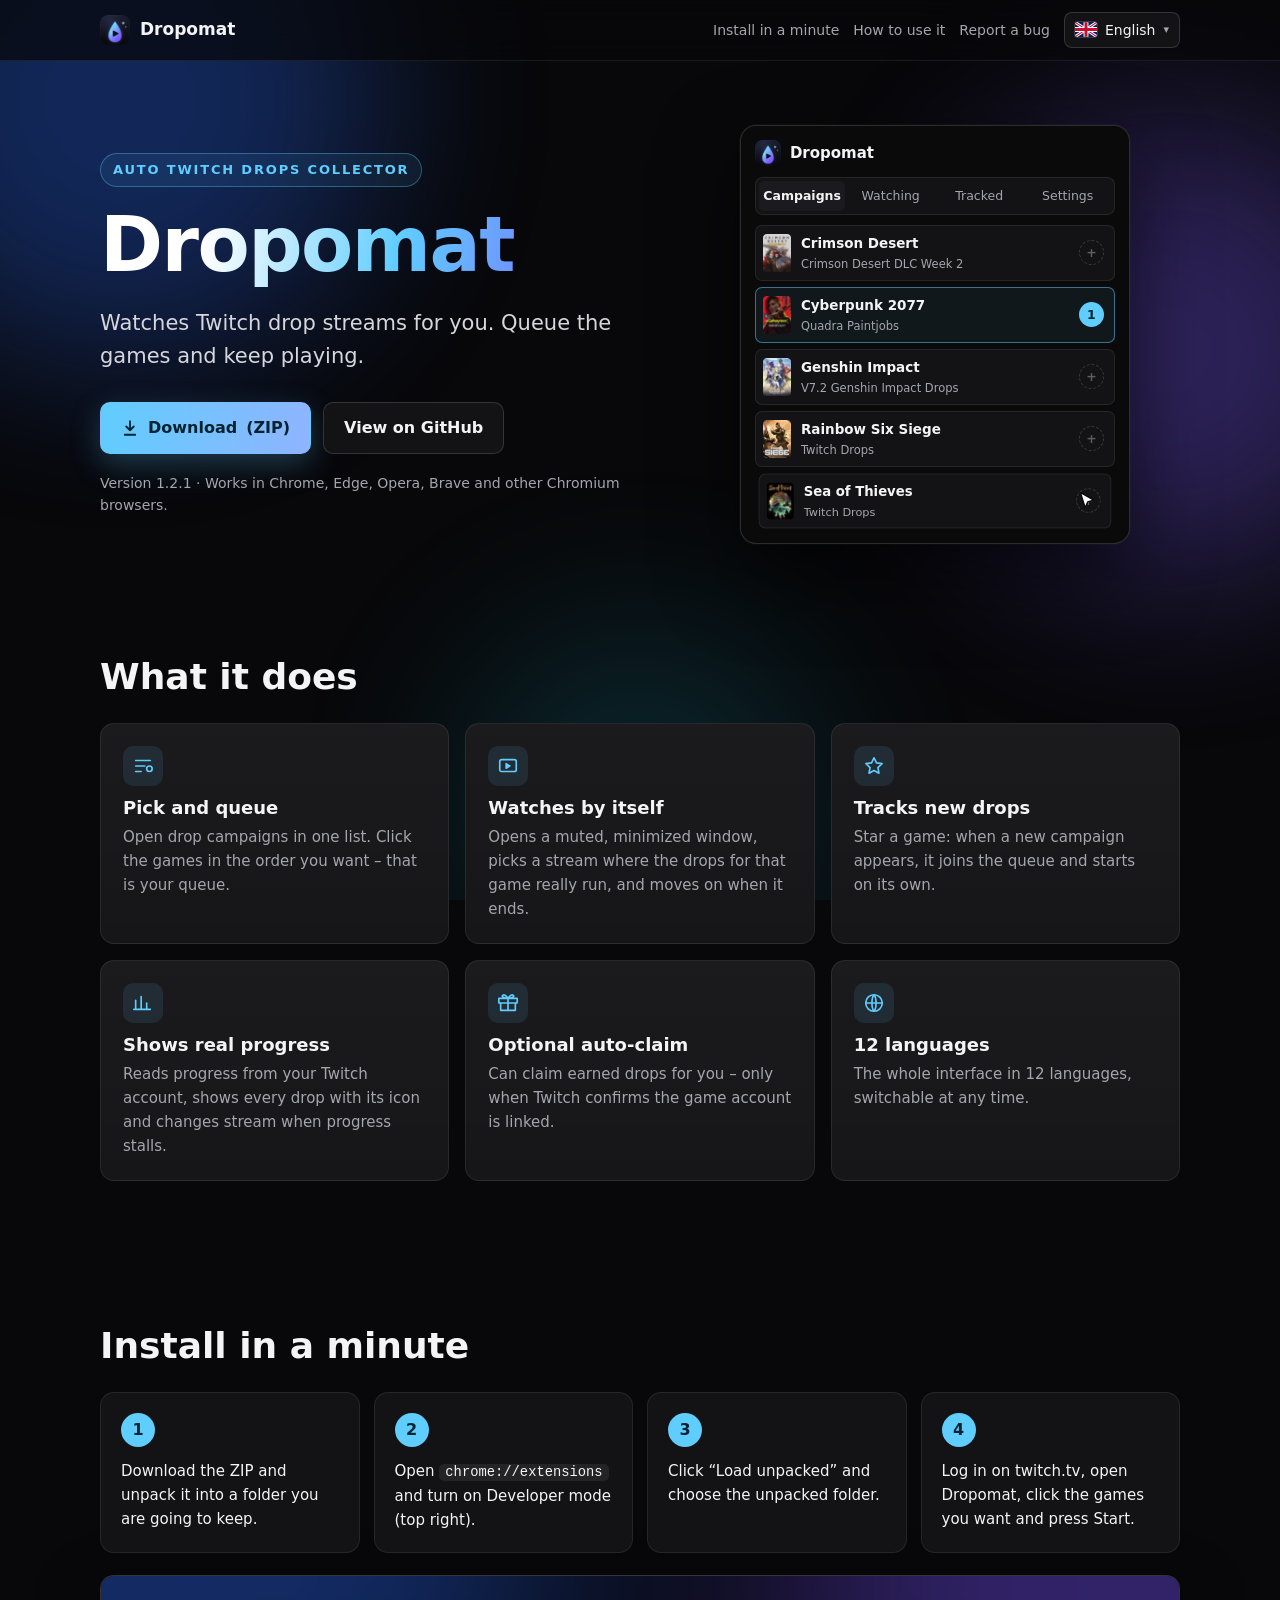
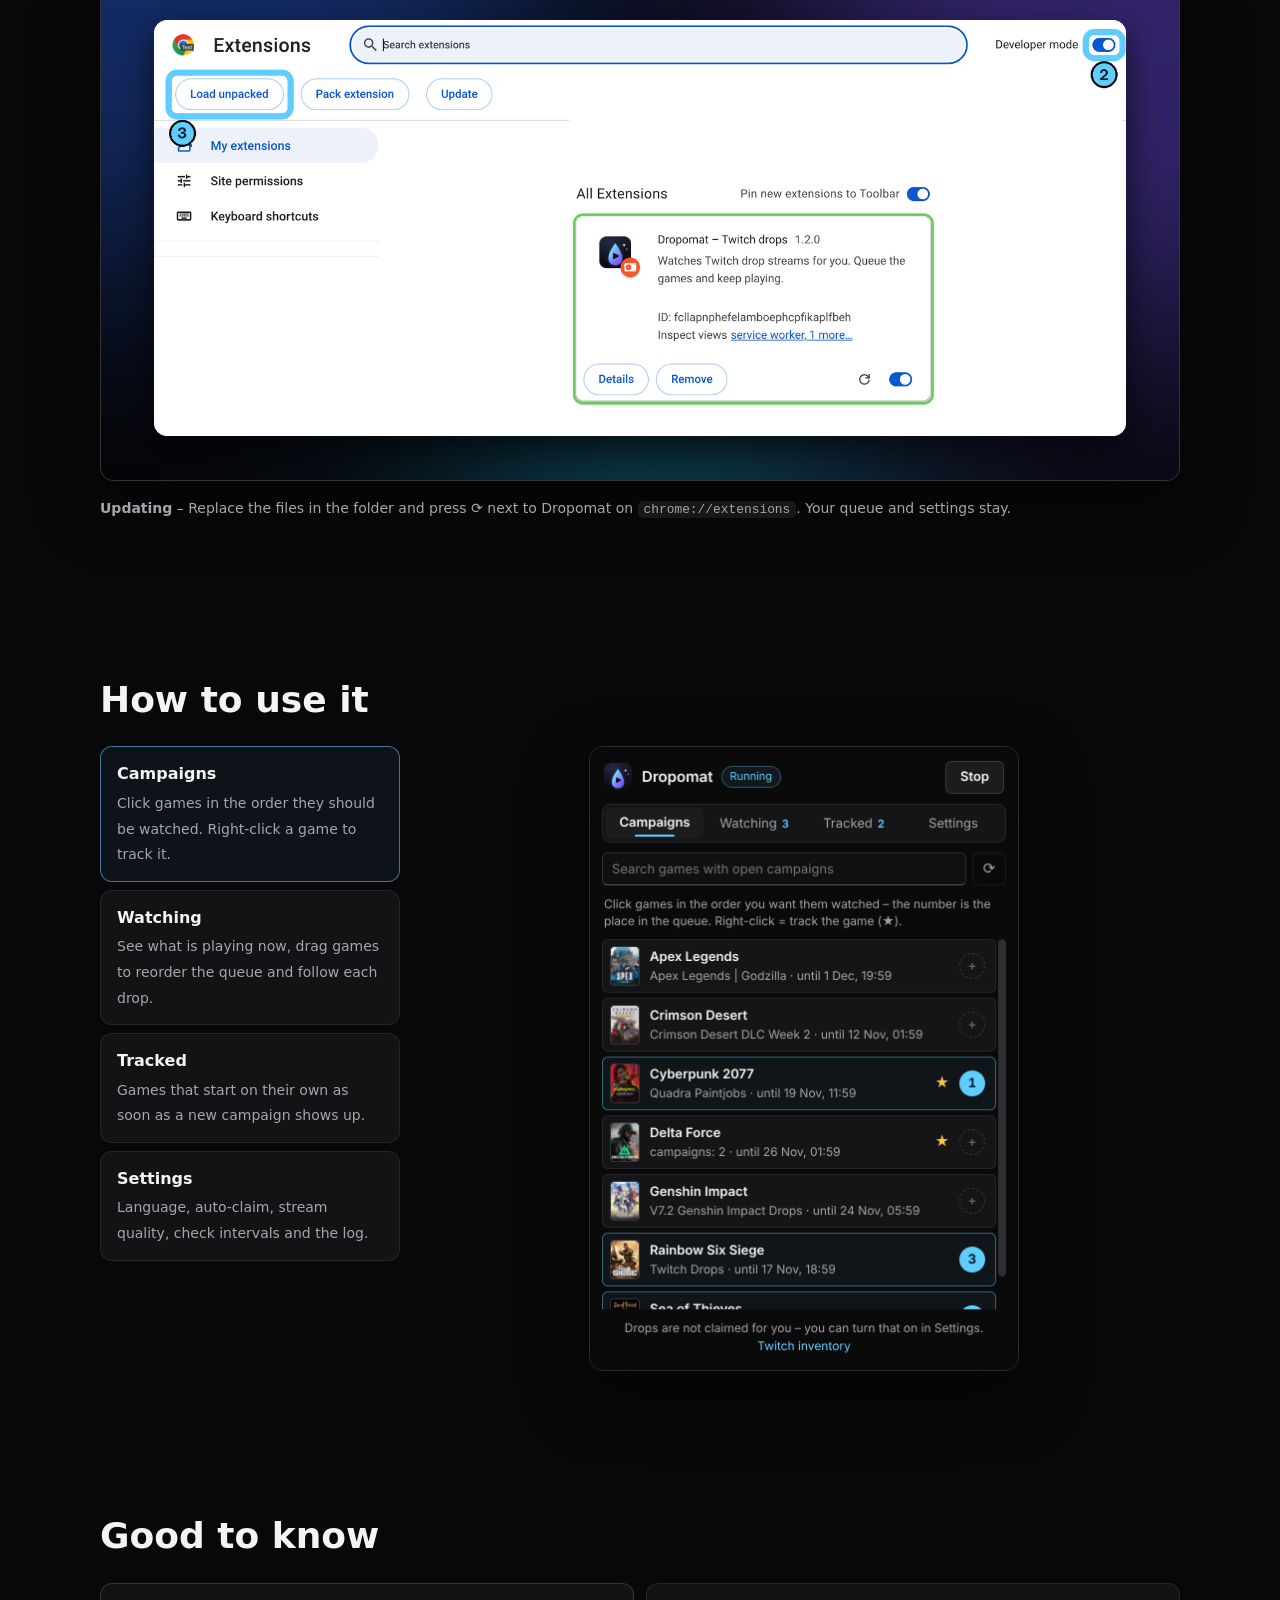
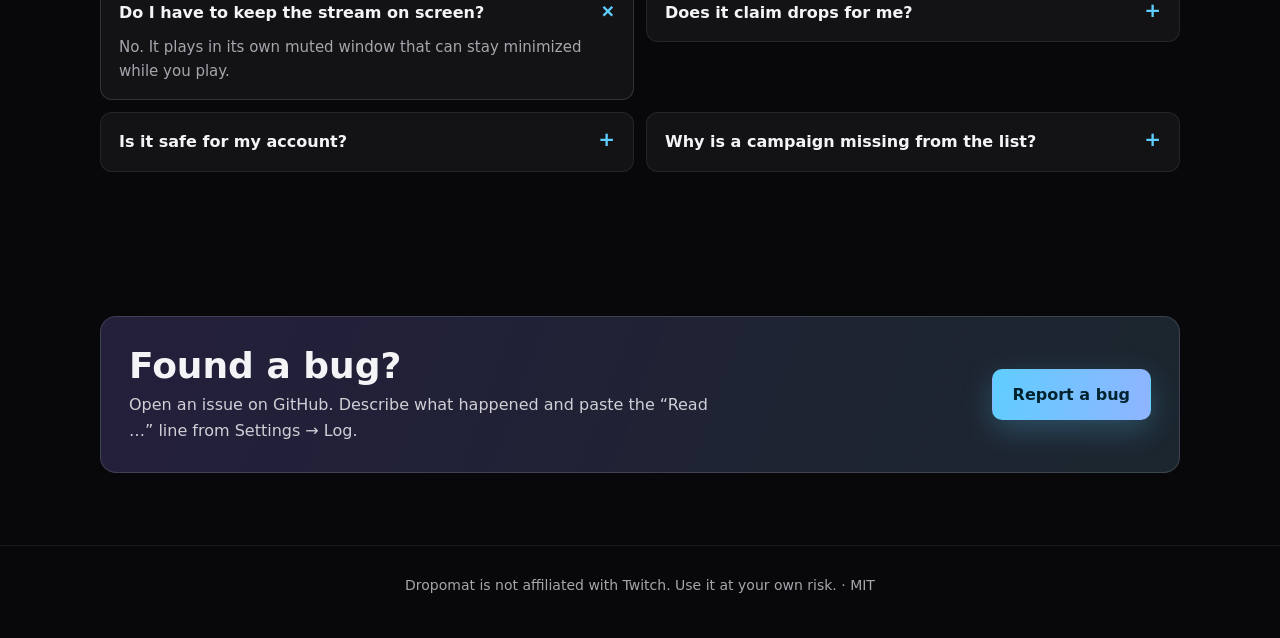
==== commit af3c43ef: "1.2.1: drop icons and names combined from all sources Campaigns without progress (not in the invento" ====
--- a/docs/index.html
+++ b/docs/index.html
@@ -193,7 +193,7 @@
         <span data-t="download"></span> (ZIP)</a>
       <a class="btn" id="gh" href="#" target="_blank" rel="noopener"><span data-t="github"></span></a>
     </div>
-    <div class="meta"><span data-t="version"></span> 1.2.0 · <span data-t="worksIn"></span></div>
+    <div class="meta"><span data-t="version"></span> 1.2.1 · <span data-t="worksIn"></span></div>
   </div>
 
   <div class="demo" id="demo" aria-hidden="true">
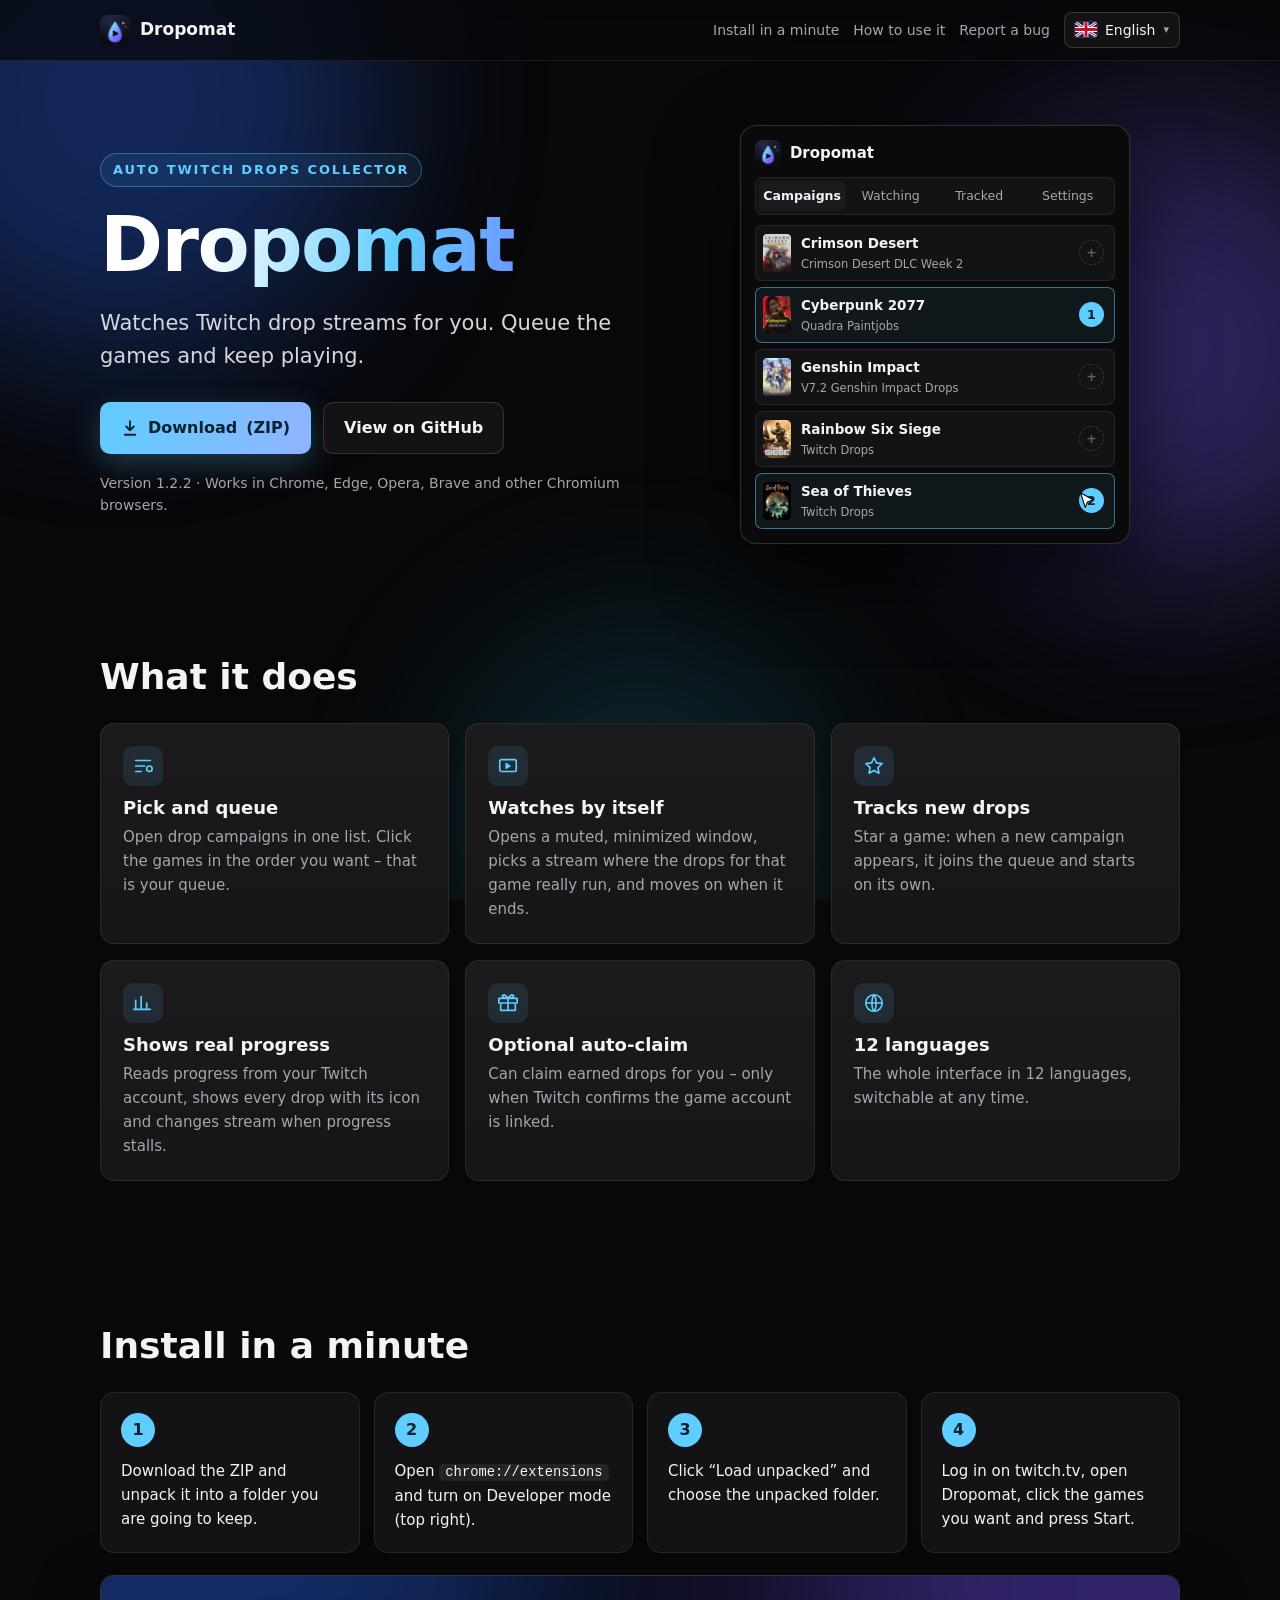
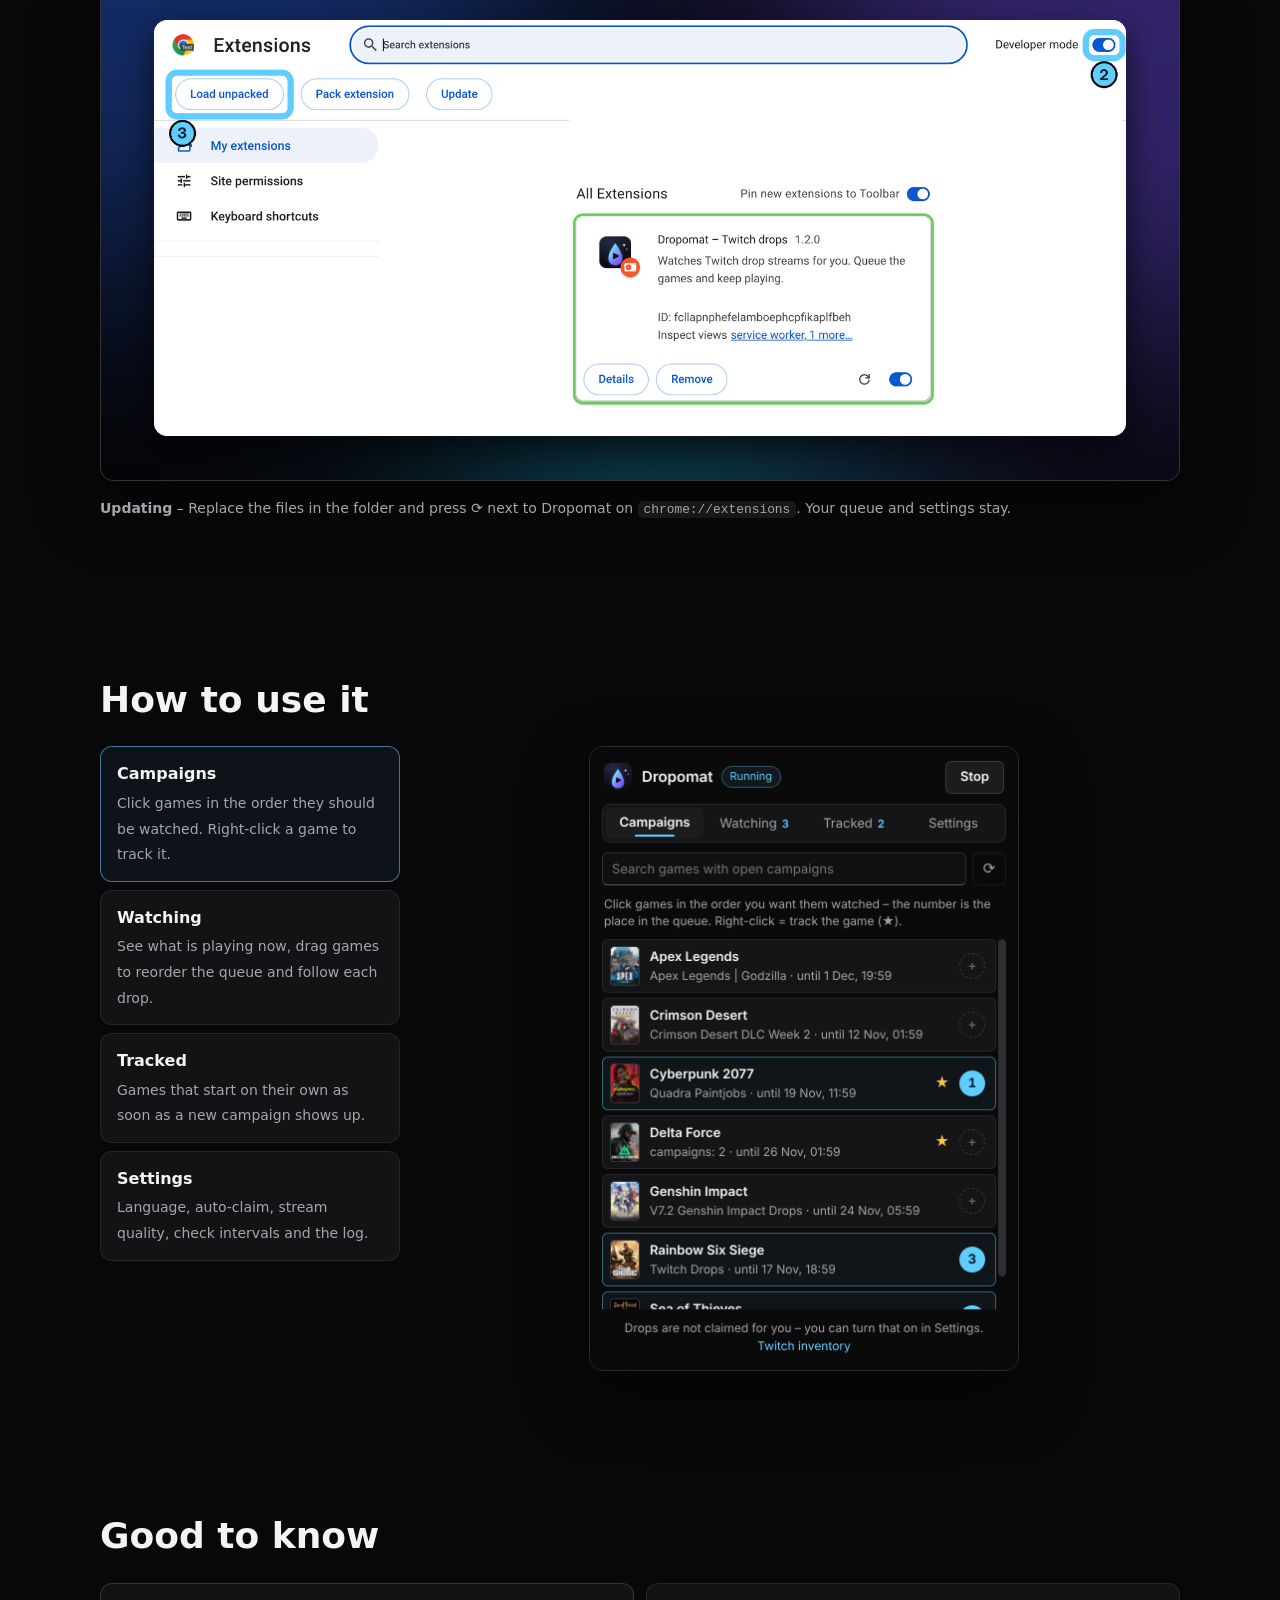
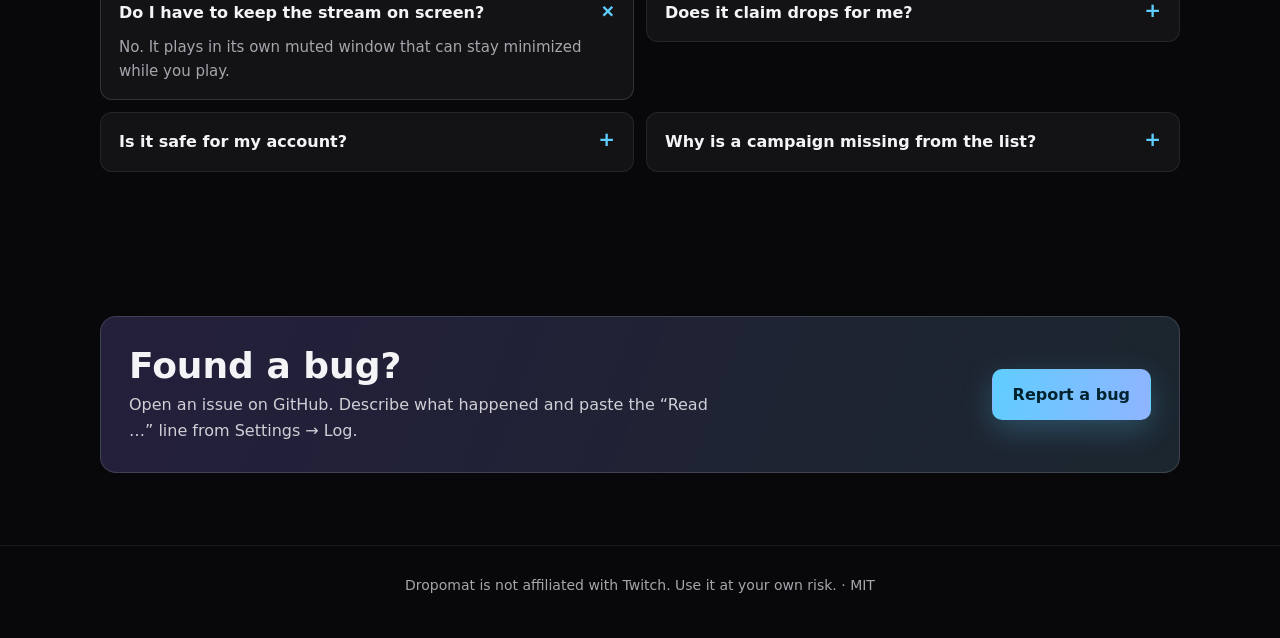
==== commit ae22a853: "1.2.2: remember drop names and icons, keep campaigns across failed page reads Co-Authored-By: Claude" ====
--- a/docs/index.html
+++ b/docs/index.html
@@ -193,7 +193,7 @@
         <span data-t="download"></span> (ZIP)</a>
       <a class="btn" id="gh" href="#" target="_blank" rel="noopener"><span data-t="github"></span></a>
     </div>
-    <div class="meta"><span data-t="version"></span> 1.2.1 · <span data-t="worksIn"></span></div>
+    <div class="meta"><span data-t="version"></span> 1.2.2 · <span data-t="worksIn"></span></div>
   </div>
 
   <div class="demo" id="demo" aria-hidden="true">
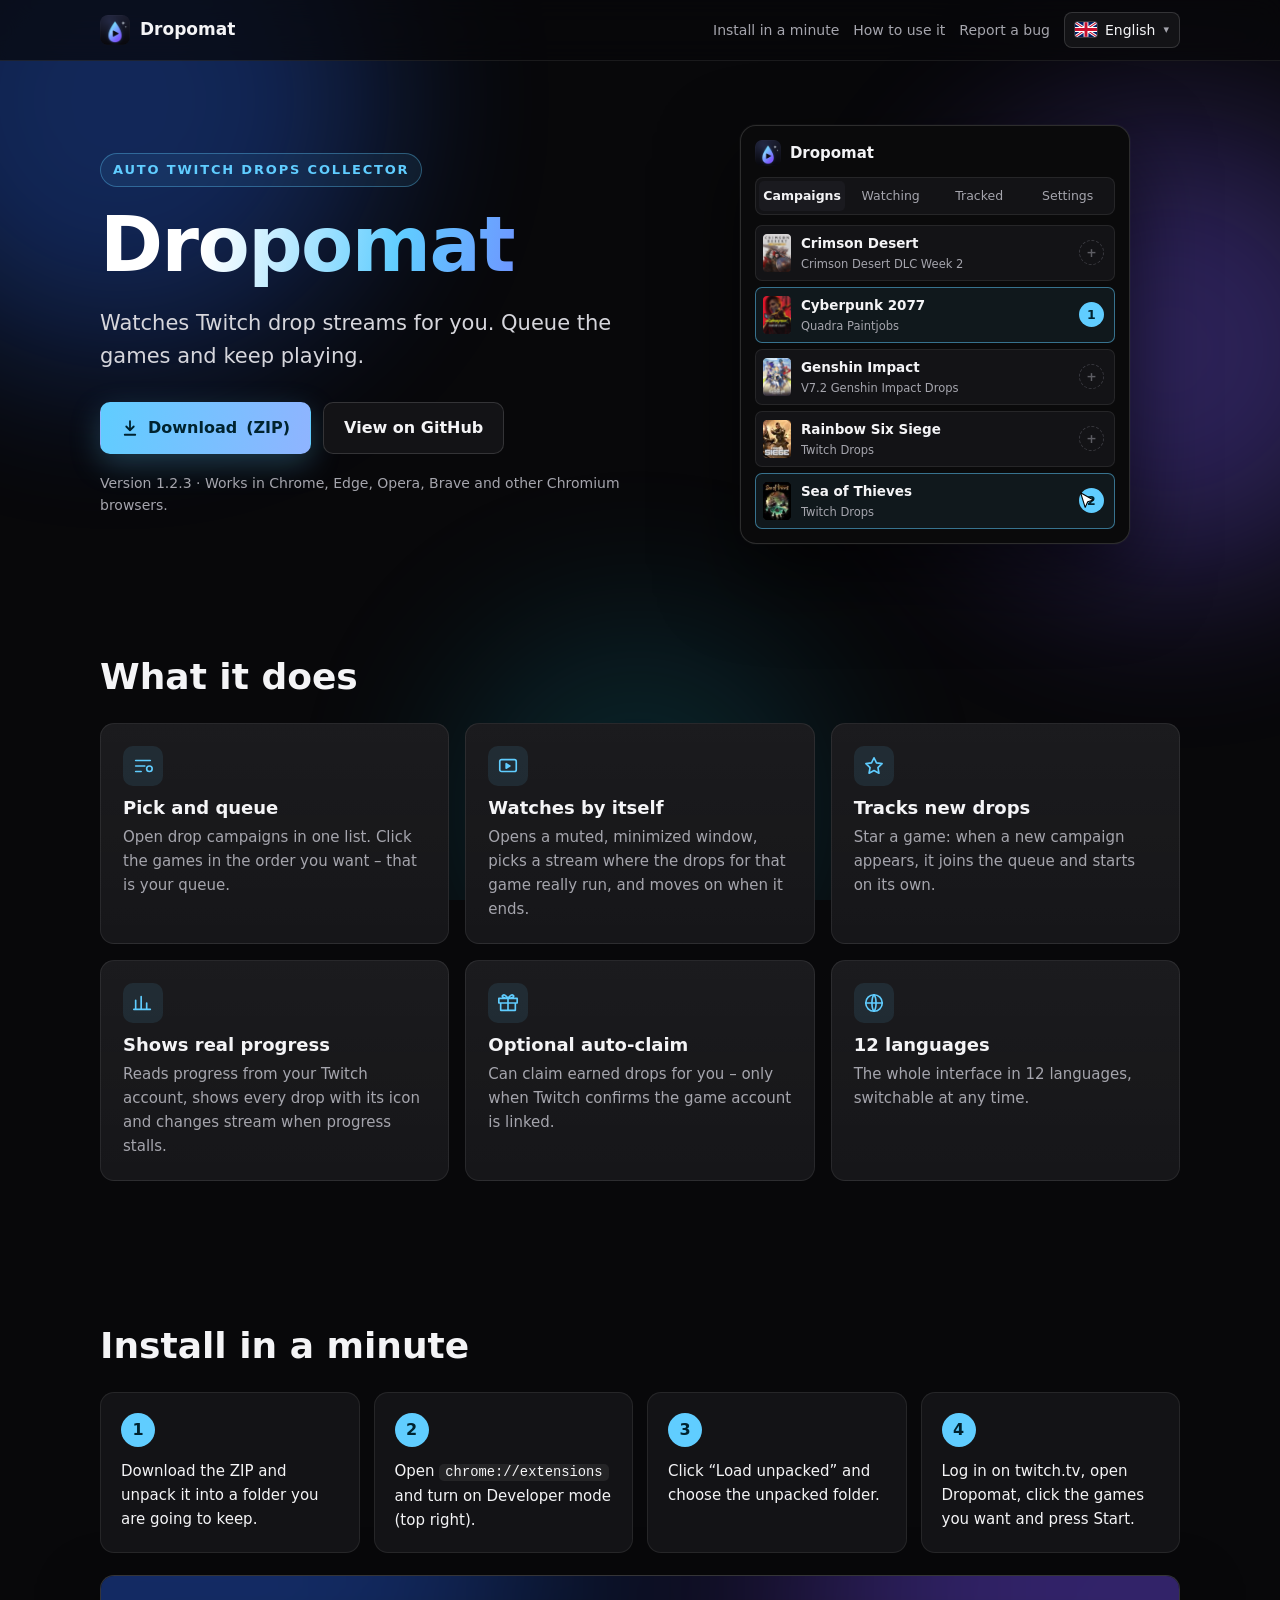
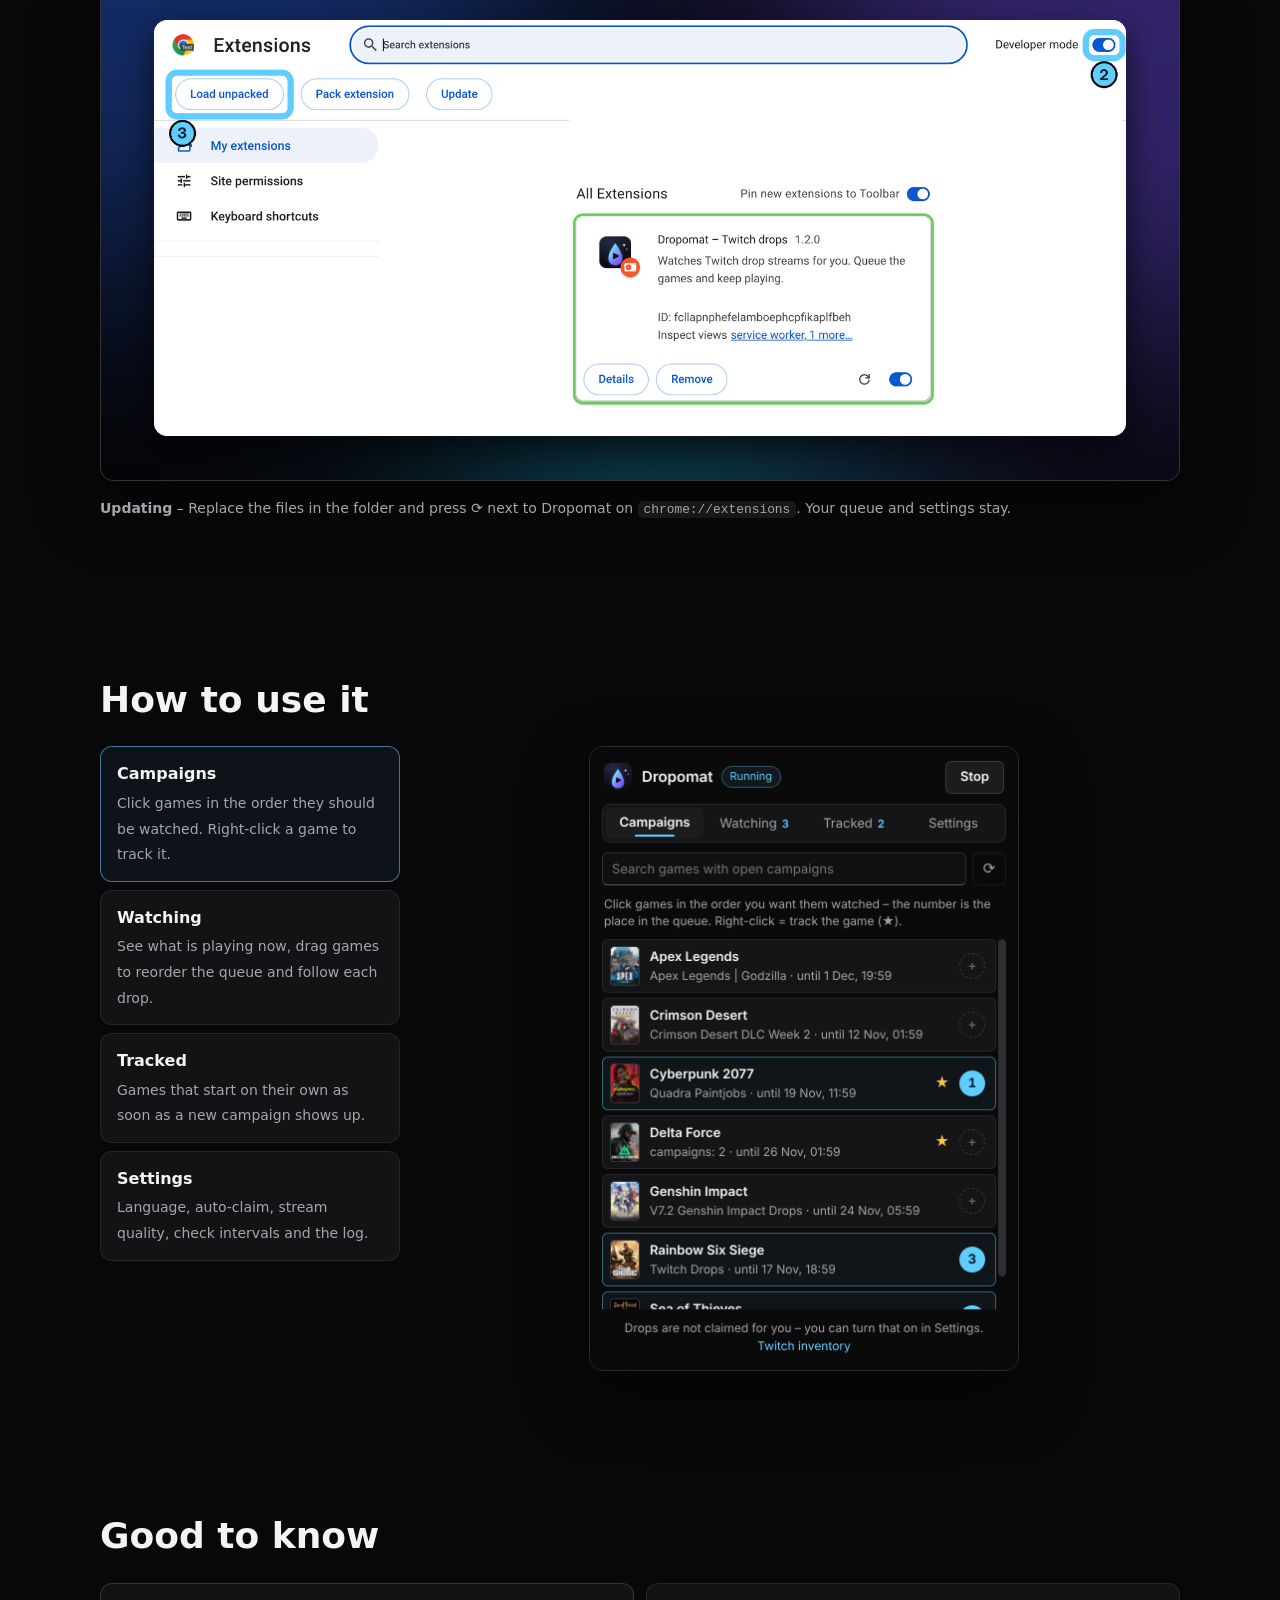
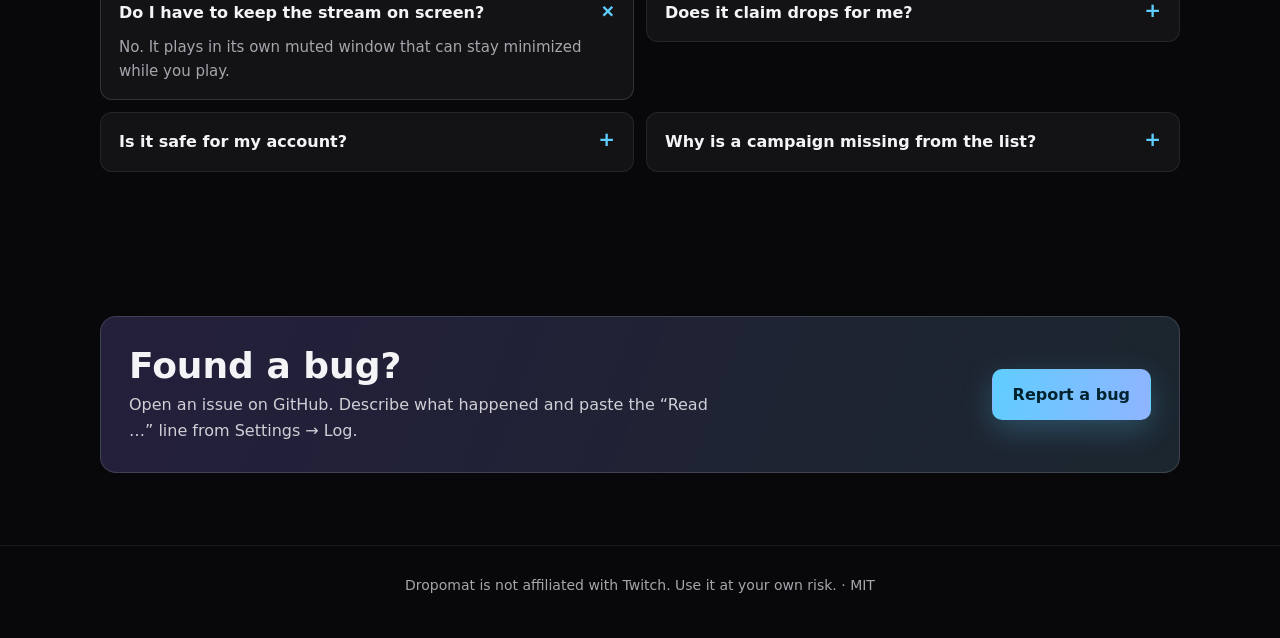
==== commit 3efeff4a: "1.2.3: claimed drops no longer shown as waiting to be claimed Co-Authored-By: Claude Fable 5.2 <nore" ====
--- a/docs/index.html
+++ b/docs/index.html
@@ -193,7 +193,7 @@
         <span data-t="download"></span> (ZIP)</a>
       <a class="btn" id="gh" href="#" target="_blank" rel="noopener"><span data-t="github"></span></a>
     </div>
-    <div class="meta"><span data-t="version"></span> 1.2.2 · <span data-t="worksIn"></span></div>
+    <div class="meta"><span data-t="version"></span> 1.2.3 · <span data-t="worksIn"></span></div>
   </div>
 
   <div class="demo" id="demo" aria-hidden="true">
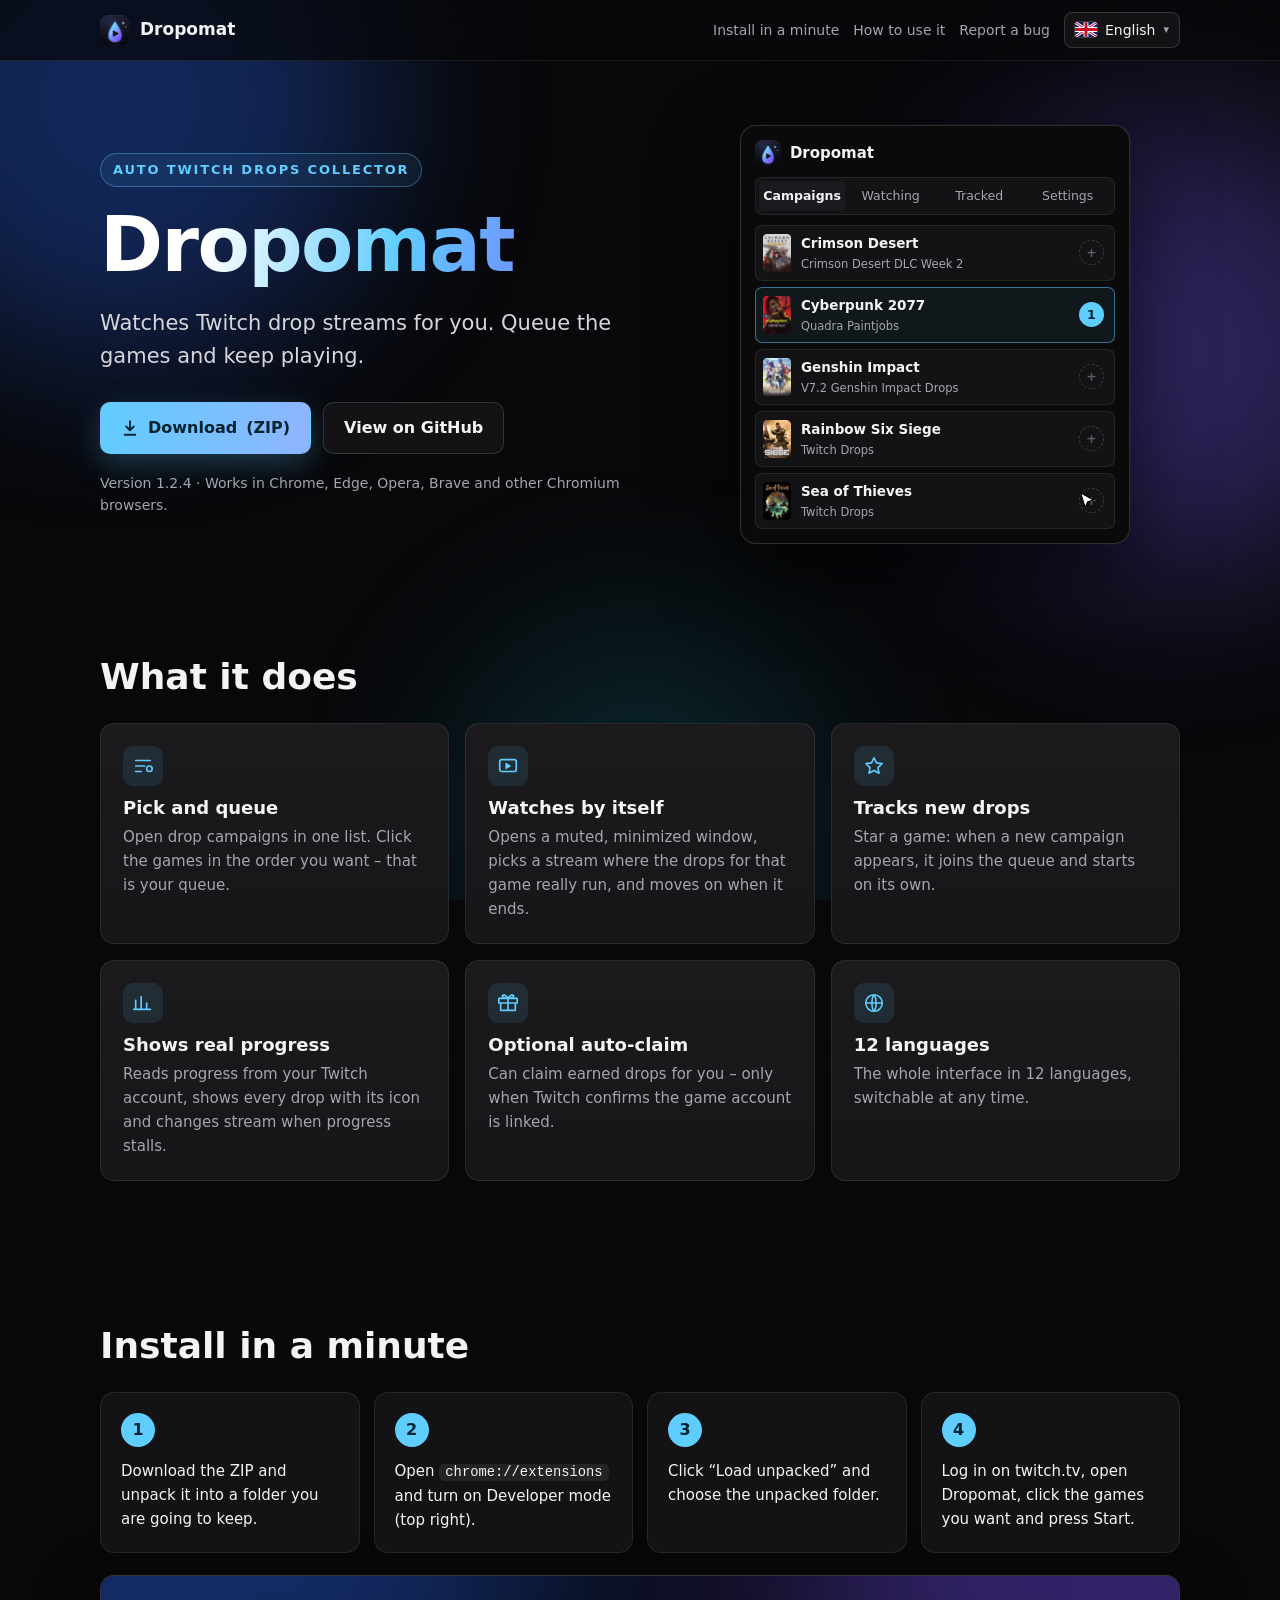
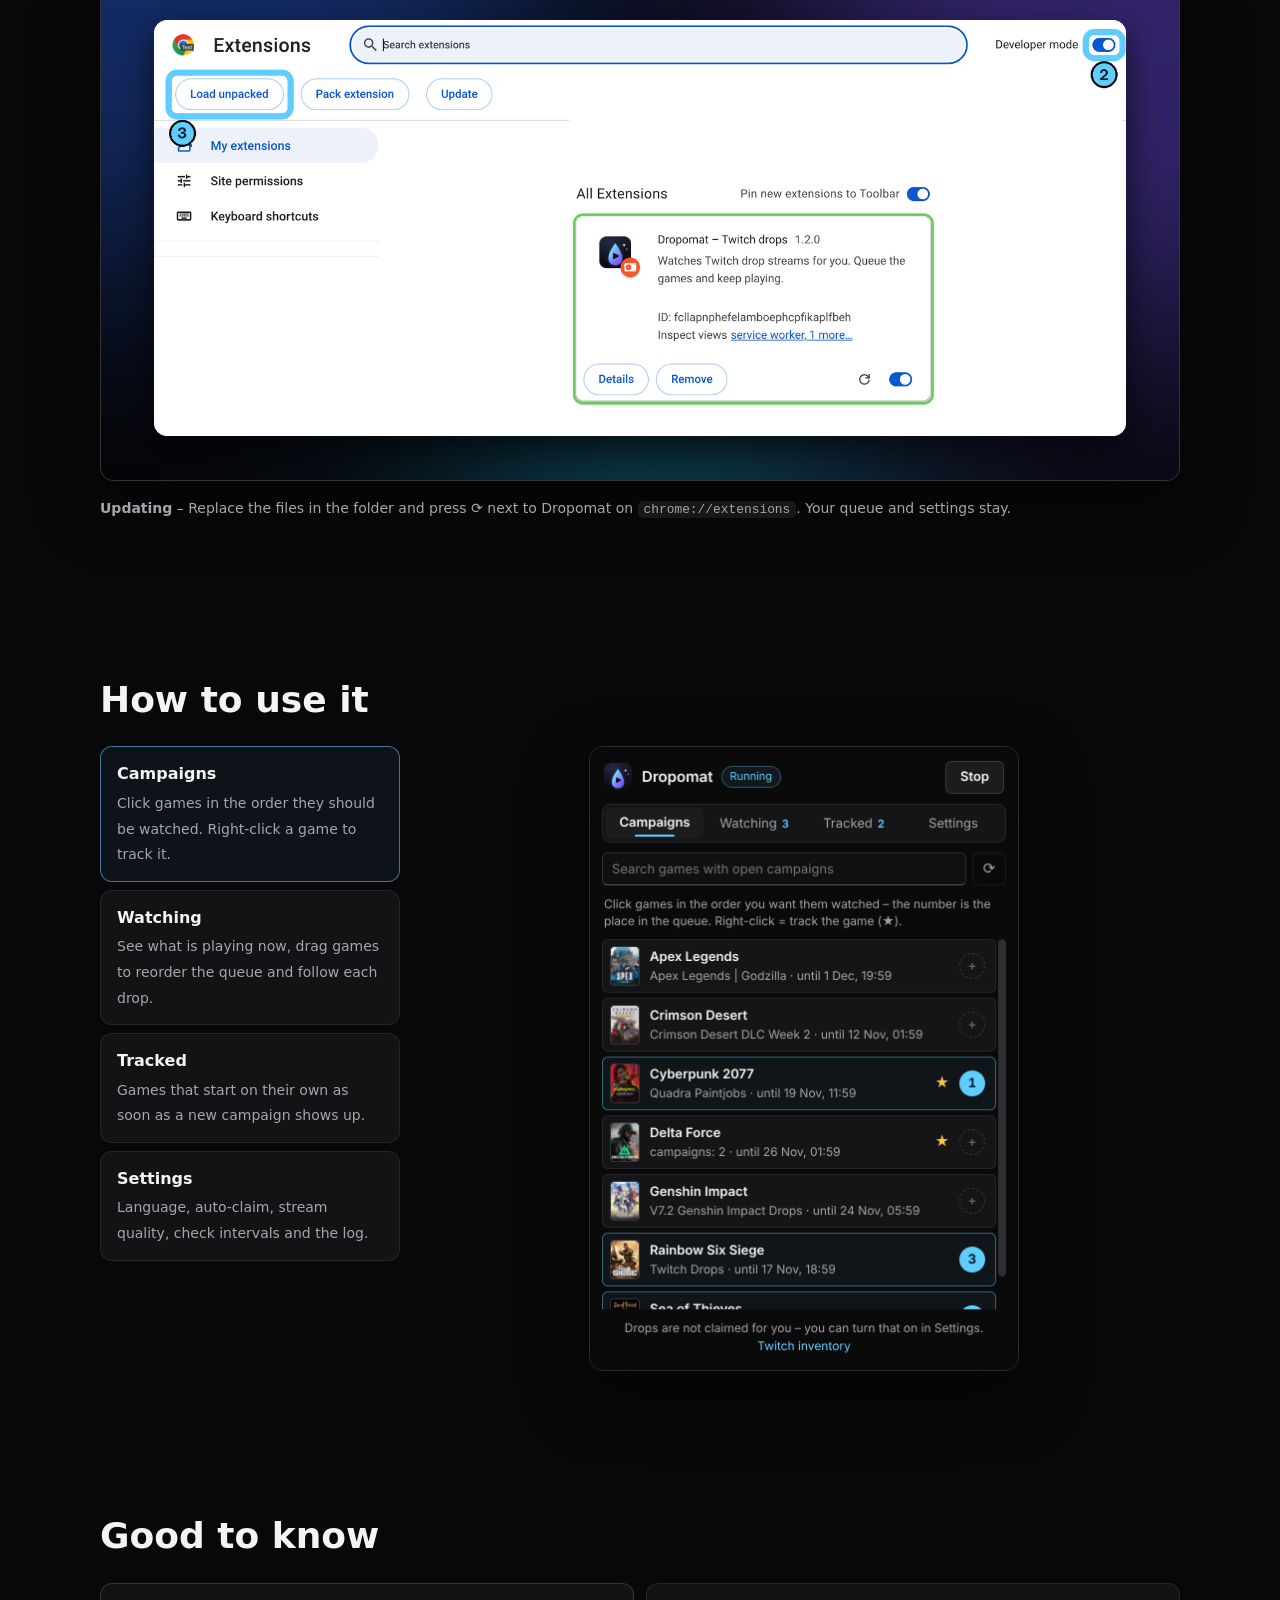
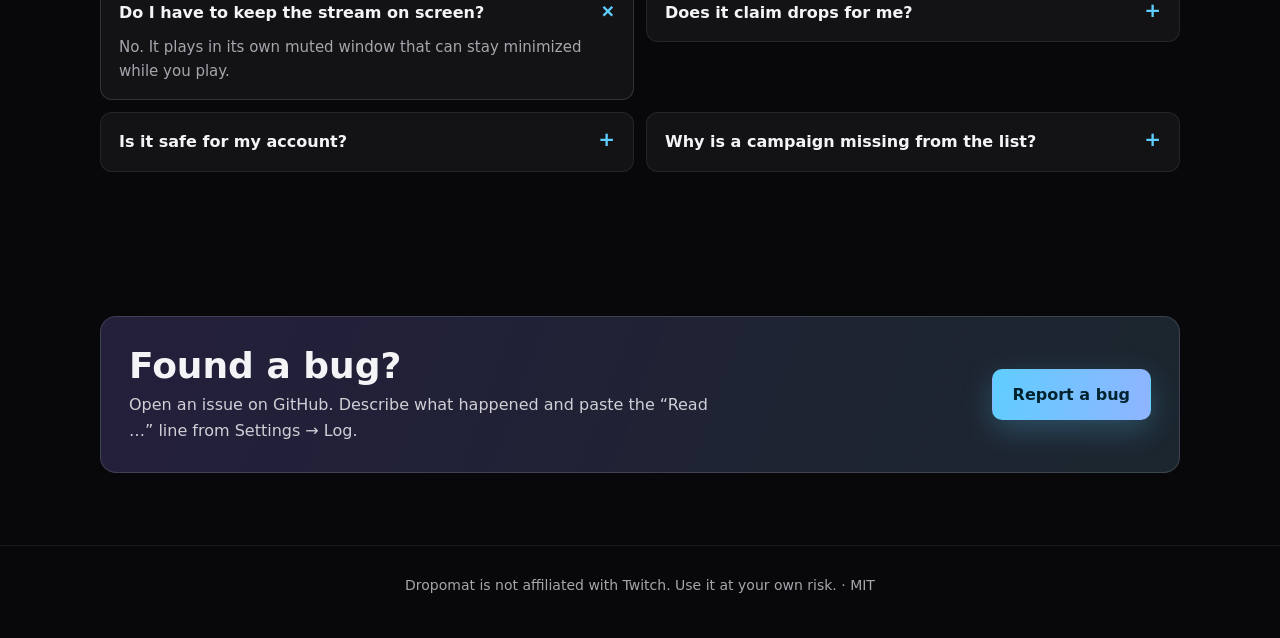
==== commit 9b47399f: "1.2.4: tracked games show when the current campaign is already completed Co-Authored-By: Claude Fabl" ====
--- a/docs/index.html
+++ b/docs/index.html
@@ -193,7 +193,7 @@
         <span data-t="download"></span> (ZIP)</a>
       <a class="btn" id="gh" href="#" target="_blank" rel="noopener"><span data-t="github"></span></a>
     </div>
-    <div class="meta"><span data-t="version"></span> 1.2.3 · <span data-t="worksIn"></span></div>
+    <div class="meta"><span data-t="version"></span> 1.2.4 · <span data-t="worksIn"></span></div>
   </div>
 
   <div class="demo" id="demo" aria-hidden="true">
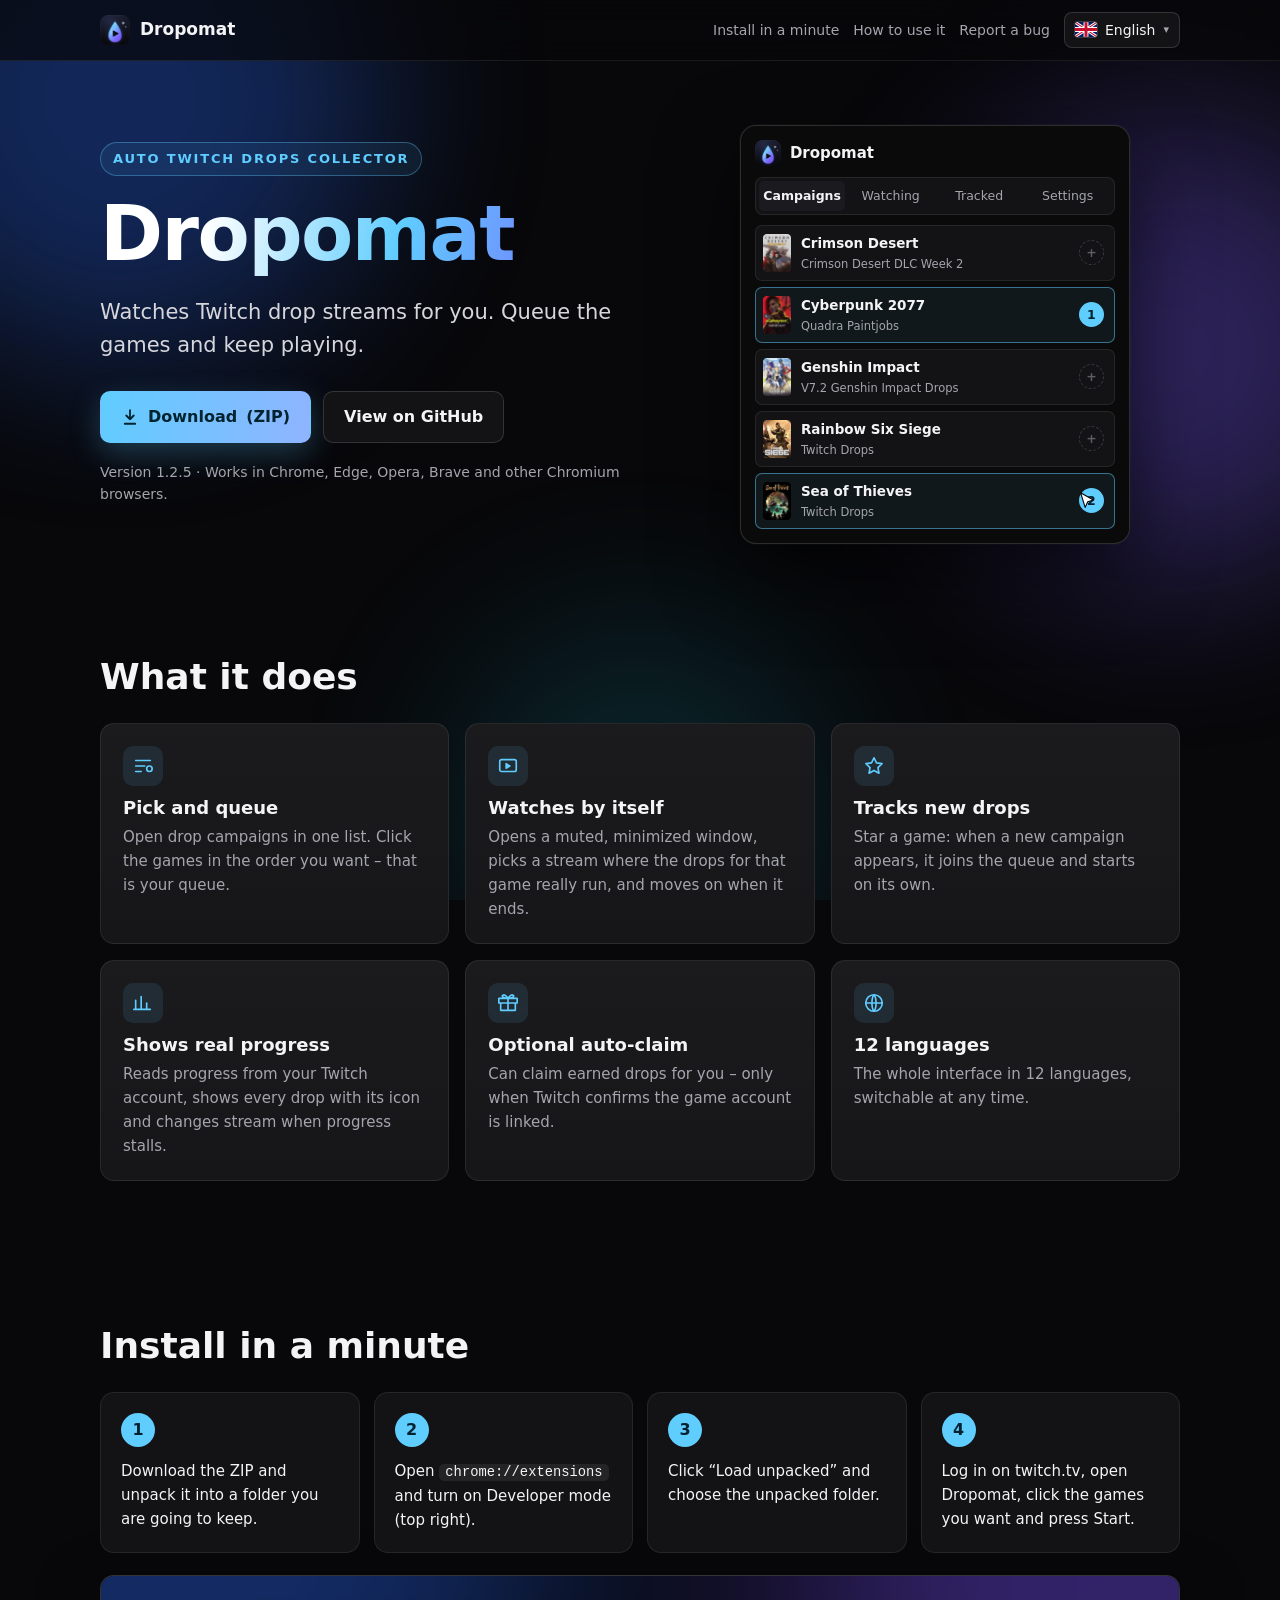
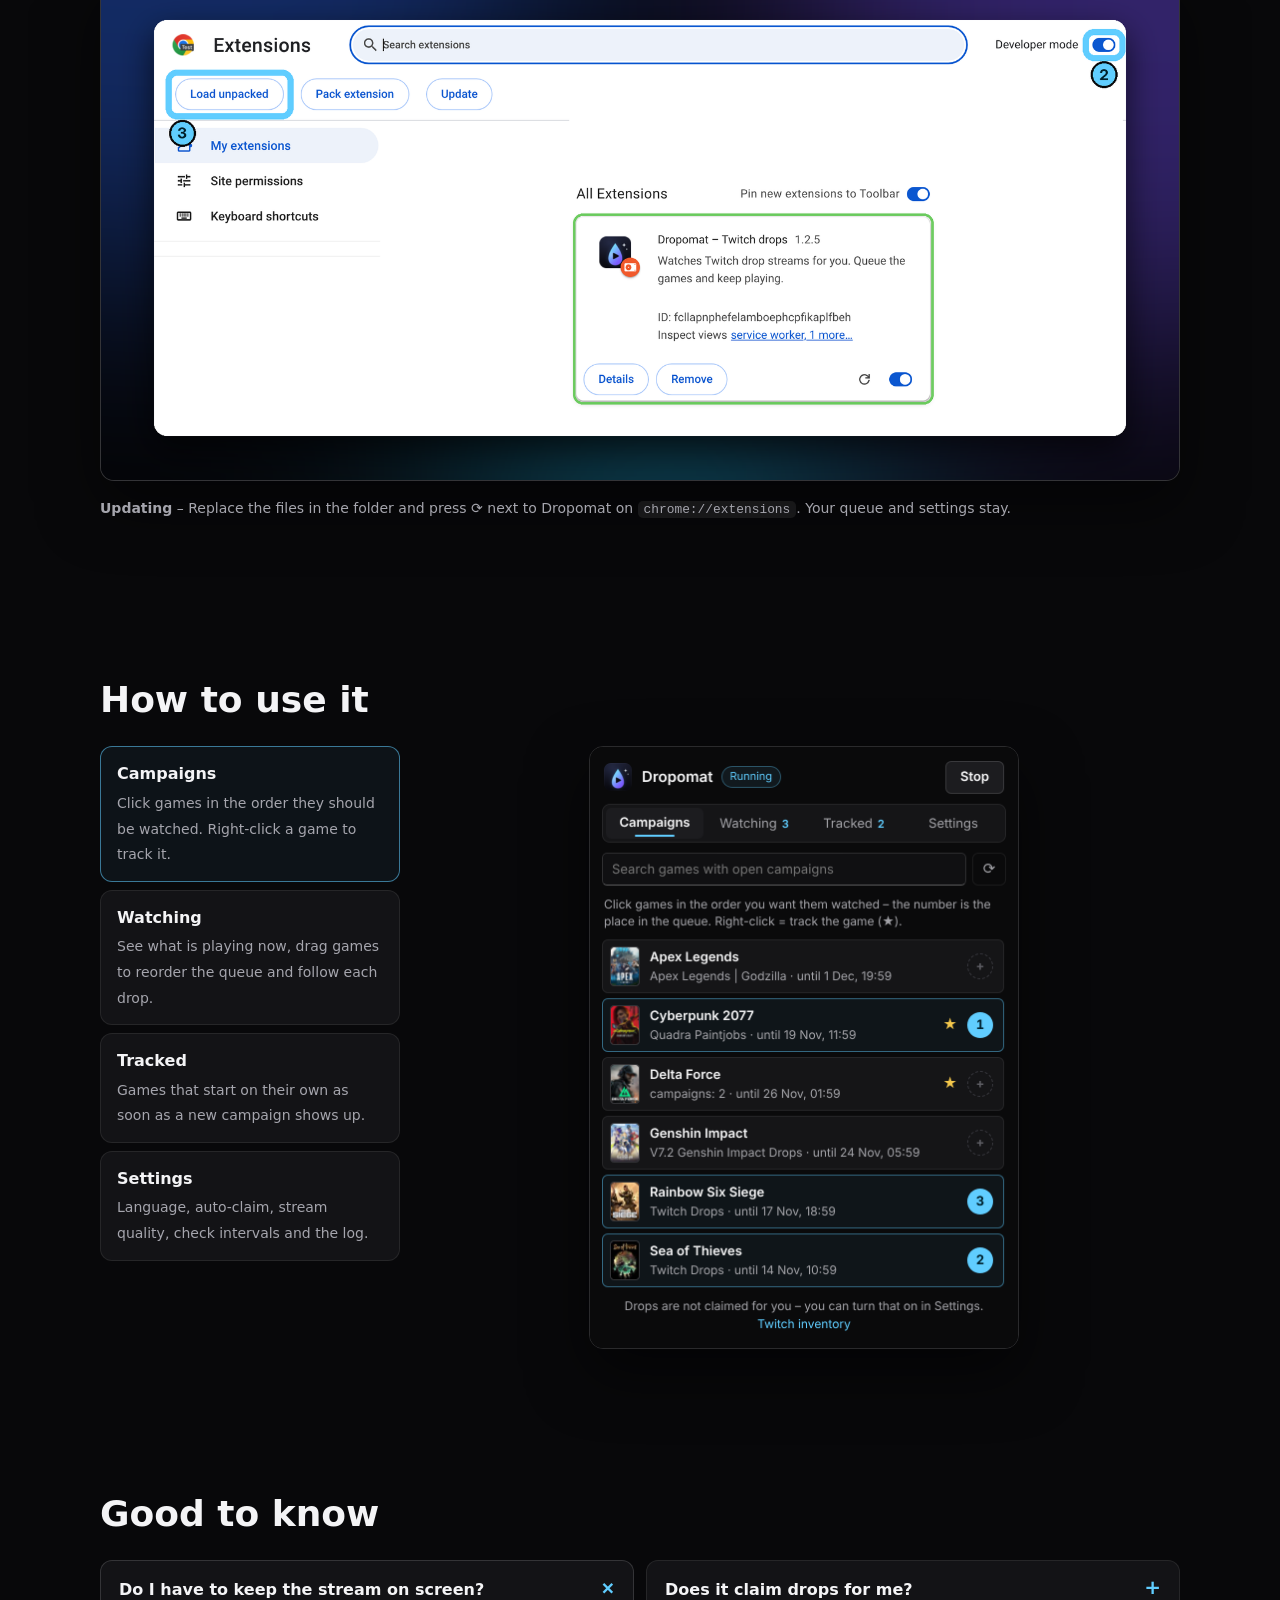
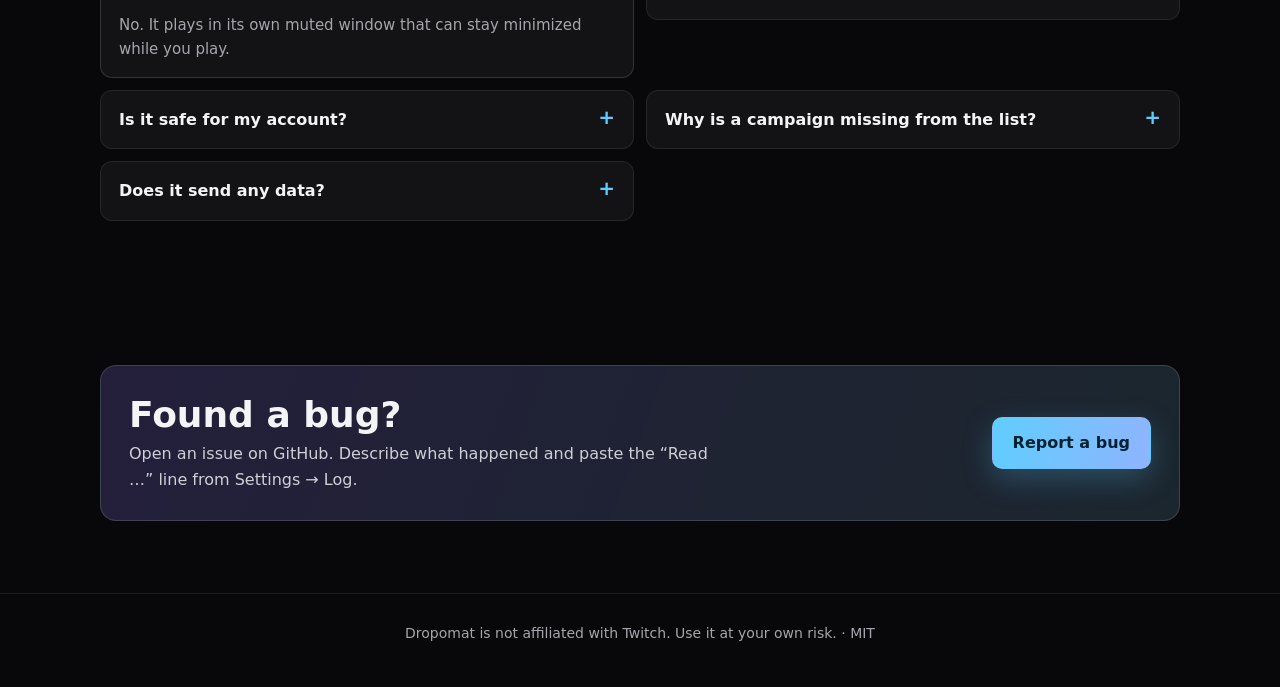
==== commit 27420864: "1.2.5: site counters (active installs, downloads, visits) The extension adds +1 to an anonymous publ" ====
--- a/docs/index.html
+++ b/docs/index.html
@@ -65,6 +65,12 @@
 .btn.primary { background: linear-gradient(100deg, var(--accent), #8fb4ff); color: var(--on); border-color: transparent; box-shadow: 0 10px 30px rgba(96,205,255,.25); }
 .btn.primary:hover { box-shadow: 0 14px 38px rgba(96,205,255,.38); }
 .meta { margin-top: 18px; font-size: 14px; color: var(--sub); }
+.stats { display: flex; flex-wrap: wrap; gap: 10px; margin-top: 22px; }
+.stat { min-width: 132px; padding: 11px 15px; border: 1px solid var(--line2); border-radius: 12px; background: rgba(255,255,255,.035); animation: statIn .5s ease both; }
+.stat[hidden] { display: none; }
+.stat b { display: block; font-size: 24px; font-weight: 700; line-height: 1.15; font-variant-numeric: tabular-nums; }
+.stat span { font-size: 12.5px; color: var(--sub); }
+@keyframes statIn { from { opacity: 0; transform: translateY(6px); } to { opacity: 1; transform: none; } }
 
 /* animowana makieta okienka */
 .demo { justify-self: center; width: min(390px, 100%); background: #0a0a0b; border: 1px solid var(--line2); border-radius: 16px; padding: 14px; box-shadow: 0 30px 80px rgba(0,0,0,.6), 0 0 0 1px rgba(255,255,255,.03); position: relative; animation: float 7s ease-in-out infinite; }
@@ -193,7 +199,12 @@
         <span data-t="download"></span> (ZIP)</a>
       <a class="btn" id="gh" href="#" target="_blank" rel="noopener"><span data-t="github"></span></a>
     </div>
-    <div class="meta"><span data-t="version"></span> 1.2.4 · <span data-t="worksIn"></span></div>
+    <div class="meta"><span data-t="version"></span> 1.2.5 · <span data-t="worksIn"></span></div>
+    <div class="stats" id="stats" hidden>
+      <div class="stat" hidden><b id="stA">0</b><span data-t="stActive"></span></div>
+      <div class="stat" hidden><b id="stD">0</b><span data-t="stDownloads"></span></div>
+      <div class="stat" hidden><b id="stV">0</b><span data-t="stVisits"></span></div>
+    </div>
   </div>
 
   <div class="demo" id="demo" aria-hidden="true">
@@ -244,7 +255,7 @@
 <footer><div class="wrap"><span data-t="disclaimer"></span> · MIT</div></footer>
 
 <script>
-const STR = {"en": {"tagline": "Watches Twitch drop streams for you. Queue the games and keep playing.", "download": "Download", "github": "View on GitHub", "report": "Report a bug", "version": "Version", "featTitle": "What it does", "f1t": "Pick and queue", "f1": "Open drop campaigns in one list. Click the games in the order you want – that is your queue.", "f2t": "Watches by itself", "f2": "Opens a muted, minimized window, picks a stream where the drops for that game really run, and moves on when it ends.", "f3t": "Tracks new drops", "f3": "Star a game: when a new campaign appears, it joins the queue and starts on its own.", "f4t": "Shows real progress", "f4": "Reads progress from your Twitch account, shows every drop with its icon and changes stream when progress stalls.", "f5t": "Optional auto-claim", "f5": "Can claim earned drops for you – only when Twitch confirms the game account is linked.", "f6t": "12 languages", "f6": "The whole interface in 12 languages, switchable at any time.", "installTitle": "Install in a minute", "i1": "Download the ZIP and unpack it into a folder you are going to keep.", "i2": "Open chrome://extensions and turn on Developer mode (top right).", "i3": "Click “Load unpacked” and choose the unpacked folder.", "i4": "Log in on twitch.tv, open Dropomat, click the games you want and press Start.", "worksIn": "Works in Chrome, Edge, Opera, Brave and other Chromium browsers.", "howTitle": "How to use it", "h1t": "Campaigns", "h1": "Click games in the order they should be watched. Right-click a game to track it.", "h2t": "Watching", "h2": "See what is playing now, drag games to reorder the queue and follow each drop.", "h3t": "Tracked", "h3": "Games that start on their own as soon as a new campaign shows up.", "h4t": "Settings", "h4": "Language, auto-claim, stream quality, check intervals and the log.", "faqTitle": "Good to know", "q1": "Do I have to keep the stream on screen?", "a1": "No. It plays in its own muted window that can stay minimized while you play.", "q2": "Does it claim drops for me?", "a2": "Only if you turn that on in Settings. Otherwise the game is marked “To claim” and the queue moves on.", "q3": "Is it safe for my account?", "a3": "Automated watching is against Twitch's terms of service, so you use it at your own risk. Your login never leaves your browser.", "q4": "Why is a campaign missing from the list?", "a4": "Press ⟳ in the Campaigns tab. If it is still missing, add the game by name in the Watching tab or track it.", "bugTitle": "Found a bug?", "bugText": "Open an issue on GitHub. Describe what happened and paste the “Read …” line from Settings → Log.", "disclaimer": "Dropomat is not affiliated with Twitch. Use it at your own risk.", "updateTitle": "Updating", "update": "Replace the files in the folder and press ⟳ next to Dropomat on chrome://extensions. Your queue and settings stay."}, "pl": {"tagline": "Ogląda za Ciebie streamy z dropami na Twitchu. Ustaw kolejkę gier i graj dalej.", "download": "Pobierz", "github": "Zobacz na GitHubie", "report": "Zgłoś błąd", "version": "Wersja", "featTitle": "Co robi", "f1t": "Wybierasz i ustawiasz kolejkę", "f1": "Otwarte kampanie dropów na jednej liście. Klikasz gry w kolejności, w jakiej mają lecieć – to Twoja kolejka.", "f2t": "Ogląda samo", "f2": "Otwiera wyciszone, zminimalizowane okno, wybiera stream, na którym dropy tej gry naprawdę lecą, i przechodzi dalej, gdy się skończy.", "f3t": "Śledzi nowe dropy", "f3": "Oznacz grę gwiazdką: gdy pojawi się nowa kampania, gra sama trafi do kolejki i wystartuje.", "f4t": "Pokazuje prawdziwy postęp", "f4": "Czyta postęp z Twojego konta Twitch, pokazuje każdy drop z ikoną i zmienia stream, gdy postęp stoi.", "f5t": "Opcjonalne odbieranie", "f5": "Może odbierać wbite dropy za Ciebie – tylko gdy Twitch potwierdza, że konto gry jest połączone.", "f6t": "12 języków", "f6": "Cały interfejs w 12 językach, do zmiany w każdej chwili.", "installTitle": "Instalacja w minutę", "i1": "Pobierz ZIP i rozpakuj go do folderu, którego nie będziesz usuwać.", "i2": "Otwórz chrome://extensions i włącz Tryb dewelopera (prawy górny róg).", "i3": "Kliknij „Załaduj rozpakowane” i wskaż rozpakowany folder.", "i4": "Zaloguj się na twitch.tv, otwórz Dropomat, kliknij wybrane gry i naciśnij Start.", "worksIn": "Działa w Chrome, Edge, Operze, Brave i innych przeglądarkach na Chromium.", "howTitle": "Jak używać", "h1t": "Kampanie", "h1": "Klikaj gry w kolejności, w jakiej mają się oglądać. Prawy przycisk myszy = śledź grę.", "h2t": "Oglądane", "h2": "Widzisz, co leci teraz, przeciągasz gry, żeby zmienić kolejkę, i śledzisz każdy drop.", "h3t": "Śledzone", "h3": "Gry, które wystartują same, gdy tylko pojawi się nowa kampania.", "h4t": "Ustawienia", "h4": "Język, automatyczne odbieranie, jakość streama, częstotliwość sprawdzania i dziennik.", "faqTitle": "Warto wiedzieć", "q1": "Czy stream musi być na ekranie?", "a1": "Nie. Leci w osobnym, wyciszonym oknie, które może być zminimalizowane, gdy grasz.", "q2": "Czy odbiera dropy za mnie?", "a2": "Tylko jeśli włączysz to w Ustawieniach. W przeciwnym razie gra dostaje status „Do odebrania”, a kolejka idzie dalej.", "q3": "Czy to bezpieczne dla konta?", "a3": "Automatyczne oglądanie jest wbrew regulaminowi Twitcha, więc używasz na własne ryzyko. Twoje logowanie nie opuszcza przeglądarki.", "q4": "Dlaczego na liście brakuje kampanii?", "a4": "Kliknij ⟳ w zakładce Kampanie. Jeśli dalej jej nie ma, dodaj grę po nazwie w zakładce Oglądane albo zacznij ją śledzić.", "bugTitle": "Znalazłeś błąd?", "bugText": "Załóż zgłoszenie na GitHubie. Opisz, co się stało, i wklej linijkę „Odczyt …” z Ustawienia → Dziennik.", "disclaimer": "Dropomat nie jest powiązany z Twitchem. Używasz na własne ryzyko.", "updateTitle": "Aktualizacja", "update": "Podmień pliki w folderze i kliknij ⟳ przy Dropomacie na chrome://extensions. Kolejka i ustawienia zostają."}, "de": {"tagline": "Schaut Twitch-Streams mit Drops für dich. Spiele einreihen und weiterspielen.", "download": "Herunterladen", "github": "Auf GitHub ansehen", "report": "Fehler melden", "version": "Version", "featTitle": "Was es macht", "f1t": "Auswählen und einreihen", "f1": "Offene Drop-Kampagnen in einer Liste. Klicke die Spiele in der gewünschten Reihenfolge an – das ist deine Warteschlange.", "f2t": "Schaut von selbst", "f2": "Öffnet ein stummes, minimiertes Fenster, wählt einen Stream, auf dem die Drops des Spiels wirklich laufen, und wechselt, wenn er endet.", "f3t": "Verfolgt neue Drops", "f3": "Markiere ein Spiel mit Stern: Erscheint eine neue Kampagne, kommt es in die Warteschlange und startet von selbst.", "f4t": "Zeigt echten Fortschritt", "f4": "Liest den Fortschritt aus deinem Twitch-Konto, zeigt jeden Drop mit Symbol und wechselt den Stream, wenn nichts vorangeht.", "f5t": "Optionales Abholen", "f5": "Kann verdiente Drops für dich abholen – nur wenn Twitch bestätigt, dass das Spielkonto verknüpft ist.", "f6t": "12 Sprachen", "f6": "Die ganze Oberfläche in 12 Sprachen, jederzeit umschaltbar.", "installTitle": "In einer Minute installiert", "i1": "Lade die ZIP herunter und entpacke sie in einen Ordner, den du behältst.", "i2": "Öffne chrome://extensions und aktiviere den Entwicklermodus (oben rechts).", "i3": "Klicke auf „Entpackte Erweiterung laden“ und wähle den entpackten Ordner.", "i4": "Melde dich auf twitch.tv an, öffne Dropomat, klicke die gewünschten Spiele an und drücke Start.", "worksIn": "Läuft in Chrome, Edge, Opera, Brave und anderen Chromium-Browsern.", "howTitle": "So benutzt du es", "h1t": "Kampagnen", "h1": "Klicke die Spiele in der Reihenfolge an, in der sie geschaut werden sollen. Rechtsklick = Spiel verfolgen.", "h2t": "Läuft", "h2": "Sieh, was gerade läuft, ziehe Spiele, um die Warteschlange zu ordnen, und verfolge jeden Drop.", "h3t": "Verfolgt", "h3": "Spiele, die von selbst starten, sobald eine neue Kampagne erscheint.", "h4t": "Einstellungen", "h4": "Sprache, automatisches Abholen, Stream-Qualität, Prüfintervalle und Protokoll.", "faqTitle": "Gut zu wissen", "q1": "Muss der Stream sichtbar bleiben?", "a1": "Nein. Er läuft in einem eigenen stummen Fenster, das minimiert bleiben kann, während du spielst.", "q2": "Holt es Drops für mich ab?", "a2": "Nur wenn du es in den Einstellungen aktivierst. Sonst wird das Spiel als „Abholen“ markiert und die Warteschlange läuft weiter.", "q3": "Ist das sicher für mein Konto?", "a3": "Automatisches Zuschauen verstößt gegen die Twitch-Nutzungsbedingungen – Nutzung auf eigenes Risiko. Deine Anmeldung verlässt den Browser nie.", "q4": "Warum fehlt eine Kampagne in der Liste?", "a4": "Drücke ⟳ im Tab Kampagnen. Fehlt sie weiterhin, füge das Spiel im Tab „Läuft“ per Namen hinzu oder verfolge es.", "bugTitle": "Fehler gefunden?", "bugText": "Erstelle ein Issue auf GitHub. Beschreibe, was passiert ist, und füge die Zeile „Abruf …“ aus Einstellungen → Protokoll ein.", "disclaimer": "Dropomat steht in keiner Verbindung zu Twitch. Nutzung auf eigenes Risiko.", "updateTitle": "Aktualisieren", "update": "Ersetze die Dateien im Ordner und drücke ⟳ neben Dropomat auf chrome://extensions. Warteschlange und Einstellungen bleiben."}, "fr": {"tagline": "Regarde à votre place les streams Twitch avec drops. Mettez les jeux en file et continuez à jouer.", "download": "Télécharger", "github": "Voir sur GitHub", "report": "Signaler un bug", "version": "Version", "featTitle": "Ce qu’il fait", "f1t": "Choisir et mettre en file", "f1": "Les campagnes de drops ouvertes dans une seule liste. Cliquez sur les jeux dans l’ordre voulu – c’est votre file.", "f2t": "Regarde tout seul", "f2": "Ouvre une fenêtre muette et réduite, choisit un stream où les drops du jeu tournent vraiment et passe au suivant quand il se termine.", "f3t": "Suit les nouveaux drops", "f3": "Marquez un jeu d’une étoile : dès qu’une nouvelle campagne apparaît, il entre dans la file et démarre seul.", "f4t": "Affiche la vraie progression", "f4": "Lit la progression sur votre compte Twitch, montre chaque drop avec son icône et change de stream si rien n’avance.", "f5t": "Récupération en option", "f5": "Peut récupérer les drops gagnés pour vous – uniquement si Twitch confirme que le compte du jeu est lié.", "f6t": "12 langues", "f6": "Toute l’interface en 12 langues, modifiable à tout moment.", "installTitle": "Installation en une minute", "i1": "Téléchargez le ZIP et décompressez-le dans un dossier que vous garderez.", "i2": "Ouvrez chrome://extensions et activez le Mode développeur (en haut à droite).", "i3": "Cliquez sur « Charger l’extension non empaquetée » et choisissez le dossier décompressé.", "i4": "Connectez-vous sur twitch.tv, ouvrez Dropomat, cliquez sur les jeux voulus et appuyez sur Démarrer.", "worksIn": "Fonctionne dans Chrome, Edge, Opera, Brave et les autres navigateurs Chromium.", "howTitle": "Comment l’utiliser", "h1t": "Campagnes", "h1": "Cliquez sur les jeux dans l’ordre où ils doivent être regardés. Clic droit = suivre un jeu.", "h2t": "En cours", "h2": "Voyez ce qui tourne, glissez les jeux pour réordonner la file et suivez chaque drop.", "h3t": "Suivis", "h3": "Les jeux qui démarrent tout seuls dès qu’une nouvelle campagne apparaît.", "h4t": "Réglages", "h4": "Langue, récupération automatique, qualité du stream, intervalles de vérification et journal.", "faqTitle": "Bon à savoir", "q1": "Le stream doit-il rester à l’écran ?", "a1": "Non. Il tourne dans sa propre fenêtre muette, qui peut rester réduite pendant que vous jouez.", "q2": "Récupère-t-il les drops pour moi ?", "a2": "Seulement si vous l’activez dans les Réglages. Sinon le jeu passe en « À récupérer » et la file continue.", "q3": "Est-ce sûr pour mon compte ?", "a3": "Le visionnage automatisé est contraire aux conditions d’utilisation de Twitch : vous l’utilisez à vos risques. Votre connexion ne quitte jamais votre navigateur.", "q4": "Pourquoi une campagne manque-t-elle ?", "a4": "Appuyez sur ⟳ dans l’onglet Campagnes. Si elle manque toujours, ajoutez le jeu par son nom dans l’onglet En cours ou suivez-le.", "bugTitle": "Un bug ?", "bugText": "Ouvrez un ticket sur GitHub. Décrivez ce qui s’est passé et collez la ligne « Lecture … » de Réglages → Journal.", "disclaimer": "Dropomat n’est pas affilié à Twitch. Utilisation à vos risques.", "updateTitle": "Mise à jour", "update": "Remplacez les fichiers du dossier et appuyez sur ⟳ à côté de Dropomat dans chrome://extensions. La file et les réglages sont conservés."}, "es": {"tagline": "Ve por ti los streams de Twitch con drops. Pon los juegos en cola y sigue jugando.", "download": "Descargar", "github": "Ver en GitHub", "report": "Informar de un error", "version": "Versión", "featTitle": "Qué hace", "f1t": "Elige y pon en cola", "f1": "Las campañas de drops abiertas en una sola lista. Haz clic en los juegos en el orden que quieras: esa es tu cola.", "f2t": "Mira solo", "f2": "Abre una ventana silenciada y minimizada, elige un stream donde los drops del juego funcionan de verdad y cambia cuando termina.", "f3t": "Sigue los drops nuevos", "f3": "Marca un juego con estrella: cuando aparece una campaña nueva, entra en la cola y empieza solo.", "f4t": "Muestra el progreso real", "f4": "Lee el progreso de tu cuenta de Twitch, muestra cada drop con su icono y cambia de stream si no avanza.", "f5t": "Reclamo opcional", "f5": "Puede reclamar por ti los drops conseguidos, solo si Twitch confirma que la cuenta del juego está vinculada.", "f6t": "12 idiomas", "f6": "Toda la interfaz en 12 idiomas, cambiable en cualquier momento.", "installTitle": "Instalación en un minuto", "i1": "Descarga el ZIP y descomprímelo en una carpeta que vayas a conservar.", "i2": "Abre chrome://extensions y activa el Modo de desarrollador (arriba a la derecha).", "i3": "Haz clic en «Cargar descomprimida» y elige la carpeta descomprimida.", "i4": "Inicia sesión en twitch.tv, abre Dropomat, haz clic en los juegos que quieras y pulsa Iniciar.", "worksIn": "Funciona en Chrome, Edge, Opera, Brave y otros navegadores Chromium.", "howTitle": "Cómo se usa", "h1t": "Campañas", "h1": "Haz clic en los juegos en el orden en que deben verse. Clic derecho = seguir un juego.", "h2t": "Viendo", "h2": "Mira qué se está reproduciendo, arrastra los juegos para reordenar la cola y sigue cada drop.", "h3t": "Seguidos", "h3": "Juegos que empiezan solos en cuanto aparece una campaña nueva.", "h4t": "Ajustes", "h4": "Idioma, reclamo automático, calidad del stream, intervalos de comprobación y registro.", "faqTitle": "Conviene saber", "q1": "¿Tengo que dejar el stream en pantalla?", "a1": "No. Se reproduce en su propia ventana silenciada, que puede quedar minimizada mientras juegas.", "q2": "¿Reclama los drops por mí?", "a2": "Solo si lo activas en Ajustes. Si no, el juego queda como «Por reclamar» y la cola sigue.", "q3": "¿Es seguro para mi cuenta?", "a3": "Ver de forma automatizada va contra los términos de Twitch, así que lo usas bajo tu responsabilidad. Tu sesión nunca sale del navegador.", "q4": "¿Por qué falta una campaña en la lista?", "a4": "Pulsa ⟳ en la pestaña Campañas. Si sigue sin aparecer, añade el juego por nombre en la pestaña Viendo o síguelo.", "bugTitle": "¿Encontraste un error?", "bugText": "Abre una incidencia en GitHub. Describe qué pasó y pega la línea «Lectura …» de Ajustes → Registro.", "disclaimer": "Dropomat no está afiliado a Twitch. Úsalo bajo tu responsabilidad.", "updateTitle": "Actualizar", "update": "Sustituye los archivos de la carpeta y pulsa ⟳ junto a Dropomat en chrome://extensions. La cola y los ajustes se conservan."}, "pt": {"tagline": "Assiste por você aos streams da Twitch com drops. Coloque os jogos na fila e continue jogando.", "download": "Baixar", "github": "Ver no GitHub", "report": "Relatar um bug", "version": "Versão", "featTitle": "O que faz", "f1t": "Escolha e enfileire", "f1": "As campanhas de drops abertas em uma lista só. Clique nos jogos na ordem que quiser – essa é a sua fila.", "f2t": "Assiste sozinho", "f2": "Abre uma janela muda e minimizada, escolhe um stream em que os drops do jogo realmente funcionam e troca quando ele termina.", "f3t": "Acompanha novos drops", "f3": "Marque um jogo com estrela: quando surgir uma campanha nova, ele entra na fila e começa sozinho.", "f4t": "Mostra o progresso real", "f4": "Lê o progresso da sua conta da Twitch, mostra cada drop com o ícone e troca de stream se o progresso parar.", "f5t": "Resgate opcional", "f5": "Pode resgatar os drops ganhos por você – só quando a Twitch confirma que a conta do jogo está vinculada.", "f6t": "12 idiomas", "f6": "Toda a interface em 12 idiomas, com troca a qualquer momento.", "installTitle": "Instalação em um minuto", "i1": "Baixe o ZIP e descompacte em uma pasta que você vai manter.", "i2": "Abra chrome://extensions e ative o Modo do desenvolvedor (canto superior direito).", "i3": "Clique em “Carregar sem compactação” e escolha a pasta descompactada.", "i4": "Entre em twitch.tv, abra o Dropomat, clique nos jogos desejados e aperte Iniciar.", "worksIn": "Funciona no Chrome, Edge, Opera, Brave e outros navegadores Chromium.", "howTitle": "Como usar", "h1t": "Campanhas", "h1": "Clique nos jogos na ordem em que devem ser assistidos. Botão direito = acompanhar um jogo.", "h2t": "Assistindo", "h2": "Veja o que está passando, arraste os jogos para reordenar a fila e acompanhe cada drop.", "h3t": "Acompanhados", "h3": "Jogos que começam sozinhos assim que surge uma campanha nova.", "h4t": "Ajustes", "h4": "Idioma, resgate automático, qualidade do stream, intervalos de verificação e registro.", "faqTitle": "Bom saber", "q1": "Preciso deixar o stream na tela?", "a1": "Não. Ele roda em uma janela muda própria, que pode ficar minimizada enquanto você joga.", "q2": "Ele resgata os drops por mim?", "a2": "Só se você ativar nos Ajustes. Caso contrário, o jogo fica como “A resgatar” e a fila segue.", "q3": "É seguro para a minha conta?", "a3": "Assistir de forma automatizada vai contra os termos da Twitch, então o uso é por sua conta e risco. Seu login nunca sai do navegador.", "q4": "Por que falta uma campanha na lista?", "a4": "Clique em ⟳ na aba Campanhas. Se ainda faltar, adicione o jogo pelo nome na aba Assistindo ou acompanhe-o.", "bugTitle": "Achou um bug?", "bugText": "Abra uma issue no GitHub. Descreva o que aconteceu e cole a linha “Leitura …” de Ajustes → Registro.", "disclaimer": "O Dropomat não é afiliado à Twitch. Use por sua conta e risco.", "updateTitle": "Atualização", "update": "Substitua os arquivos da pasta e clique em ⟳ ao lado do Dropomat em chrome://extensions. A fila e os ajustes ficam."}, "it": {"tagline": "Guarda al posto tuo gli stream di Twitch con i drop. Metti in coda i giochi e continua a giocare.", "download": "Scarica", "github": "Vedi su GitHub", "report": "Segnala un bug", "version": "Versione", "featTitle": "Cosa fa", "f1t": "Scegli e metti in coda", "f1": "Le campagne di drop aperte in un’unica lista. Fai clic sui giochi nell’ordine che vuoi: quella è la tua coda.", "f2t": "Guarda da solo", "f2": "Apre una finestra silenziata e ridotta a icona, sceglie uno stream in cui i drop del gioco funzionano davvero e passa oltre quando finisce.", "f3t": "Segue i nuovi drop", "f3": "Metti una stella a un gioco: quando compare una nuova campagna entra in coda e parte da solo.", "f4t": "Mostra il progresso reale", "f4": "Legge il progresso dal tuo account Twitch, mostra ogni drop con la sua icona e cambia stream se il progresso si ferma.", "f5t": "Riscatto facoltativo", "f5": "Può riscattare per te i drop ottenuti, solo se Twitch conferma che l’account di gioco è collegato.", "f6t": "12 lingue", "f6": "Tutta l’interfaccia in 12 lingue, modificabile in qualsiasi momento.", "installTitle": "Installazione in un minuto", "i1": "Scarica lo ZIP ed estrailo in una cartella che terrai.", "i2": "Apri chrome://extensions e attiva la Modalità sviluppatore (in alto a destra).", "i3": "Fai clic su «Carica estensione non pacchettizzata» e scegli la cartella estratta.", "i4": "Accedi su twitch.tv, apri Dropomat, fai clic sui giochi che vuoi e premi Avvia.", "worksIn": "Funziona in Chrome, Edge, Opera, Brave e altri browser Chromium.", "howTitle": "Come si usa", "h1t": "Campagne", "h1": "Fai clic sui giochi nell’ordine in cui vanno guardati. Clic destro = segui un gioco.", "h2t": "In visione", "h2": "Vedi cosa è in riproduzione, trascina i giochi per riordinare la coda e segui ogni drop.", "h3t": "Seguiti", "h3": "Giochi che partono da soli appena compare una nuova campagna.", "h4t": "Impostazioni", "h4": "Lingua, riscatto automatico, qualità dello stream, intervalli di controllo e registro.", "faqTitle": "Buono a sapersi", "q1": "Devo tenere lo stream sullo schermo?", "a1": "No. Gira in una sua finestra silenziata che può restare ridotta a icona mentre giochi.", "q2": "Riscatta i drop al posto mio?", "a2": "Solo se lo attivi nelle Impostazioni. Altrimenti il gioco passa a «Da riscattare» e la coda prosegue.", "q3": "È sicuro per il mio account?", "a3": "La visione automatizzata è contraria ai termini di Twitch, quindi lo usi a tuo rischio. Il tuo accesso non lascia mai il browser.", "q4": "Perché manca una campagna nell’elenco?", "a4": "Premi ⟳ nella scheda Campagne. Se manca ancora, aggiungi il gioco per nome nella scheda In visione oppure seguilo.", "bugTitle": "Hai trovato un bug?", "bugText": "Apri una segnalazione su GitHub. Descrivi cosa è successo e incolla la riga «Lettura …» da Impostazioni → Registro.", "disclaimer": "Dropomat non è affiliato a Twitch. Usalo a tuo rischio.", "updateTitle": "Aggiornamento", "update": "Sostituisci i file nella cartella e premi ⟳ accanto a Dropomat in chrome://extensions. Coda e impostazioni restano."}, "ru": {"tagline": "Смотрит за вас стримы Twitch с дропами. Поставьте игры в очередь и играйте дальше.", "download": "Скачать", "github": "Открыть на GitHub", "report": "Сообщить об ошибке", "version": "Версия", "featTitle": "Что он делает", "f1t": "Выбор и очередь", "f1": "Открытые кампании дропов в одном списке. Кликайте игры в нужном порядке – это и есть очередь.", "f2t": "Смотрит сам", "f2": "Открывает беззвучное свёрнутое окно, выбирает стрим, где дропы этой игры действительно идут, и переходит дальше, когда он заканчивается.", "f3t": "Следит за новыми дропами", "f3": "Отметьте игру звёздочкой: когда появится новая кампания, игра попадёт в очередь и запустится сама.", "f4t": "Показывает реальный прогресс", "f4": "Читает прогресс из вашего аккаунта Twitch, показывает каждый дроп с иконкой и меняет стрим, если прогресс стоит.", "f5t": "Автополучение по желанию", "f5": "Может забирать полученные дропы за вас – только если Twitch подтверждает, что игровой аккаунт привязан.", "f6t": "12 языков", "f6": "Весь интерфейс на 12 языках, переключается в любой момент.", "installTitle": "Установка за минуту", "i1": "Скачайте ZIP и распакуйте в папку, которую не будете удалять.", "i2": "Откройте chrome://extensions и включите «Режим разработчика» (справа вверху).", "i3": "Нажмите «Загрузить распакованное расширение» и выберите распакованную папку.", "i4": "Войдите на twitch.tv, откройте Dropomat, кликните нужные игры и нажмите «Старт».", "worksIn": "Работает в Chrome, Edge, Opera, Brave и других браузерах на Chromium.", "howTitle": "Как пользоваться", "h1t": "Кампании", "h1": "Кликайте игры в том порядке, в котором их нужно смотреть. Правая кнопка = отслеживать игру.", "h2t": "Просмотр", "h2": "Видно, что идёт сейчас; перетаскивайте игры, чтобы поменять очередь, и следите за каждым дропом.", "h3t": "Отслеживаемые", "h3": "Игры, которые запустятся сами, как только появится новая кампания.", "h4t": "Настройки", "h4": "Язык, автополучение, качество стрима, интервалы проверки и журнал.", "faqTitle": "Полезно знать", "q1": "Нужно ли держать стрим на экране?", "a1": "Нет. Он идёт в отдельном беззвучном окне, которое может быть свёрнуто, пока вы играете.", "q2": "Он забирает дропы за меня?", "a2": "Только если включить это в настройках. Иначе игра получает статус «Забрать», а очередь идёт дальше.", "q3": "Безопасно ли это для аккаунта?", "a3": "Автоматический просмотр нарушает условия Twitch, так что вы используете его на свой риск. Ваш вход не покидает браузер.", "q4": "Почему в списке нет кампании?", "a4": "Нажмите ⟳ на вкладке «Кампании». Если её всё равно нет, добавьте игру по названию на вкладке «Просмотр» или отслеживайте её.", "bugTitle": "Нашли ошибку?", "bugText": "Создайте issue на GitHub. Опишите, что произошло, и вставьте строку «Обновлено …» из «Настройки → Журнал».", "disclaimer": "Dropomat не связан с Twitch. Используйте на свой риск.", "updateTitle": "Обновление", "update": "Замените файлы в папке и нажмите ⟳ рядом с Dropomat на chrome://extensions. Очередь и настройки сохранятся."}, "uk": {"tagline": "Дивиться за вас стрими Twitch із дропами. Поставте ігри в чергу й грайте далі.", "download": "Завантажити", "github": "Відкрити на GitHub", "report": "Повідомити про помилку", "version": "Версія", "featTitle": "Що він робить", "f1t": "Вибір і черга", "f1": "Відкриті кампанії дропів в одному списку. Клацайте ігри в потрібному порядку – це й є черга.", "f2t": "Дивиться сам", "f2": "Відкриває беззвучне згорнуте вікно, вибирає стрим, де дропи цієї гри справді йдуть, і переходить далі, коли він закінчується.", "f3t": "Стежить за новими дропами", "f3": "Позначте гру зірочкою: коли з’явиться нова кампанія, гра потрапить у чергу й запуститься сама.", "f4t": "Показує справжній прогрес", "f4": "Читає прогрес із вашого акаунта Twitch, показує кожен дроп з іконкою та змінює стрим, якщо прогрес стоїть.", "f5t": "Автоотримання за бажанням", "f5": "Може забирати отримані дропи за вас – лише якщо Twitch підтверджує, що ігровий акаунт прив’язано.", "f6t": "12 мов", "f6": "Увесь інтерфейс 12 мовами, перемикається будь-коли.", "installTitle": "Встановлення за хвилину", "i1": "Завантажте ZIP і розпакуйте в папку, яку не видалятимете.", "i2": "Відкрийте chrome://extensions і ввімкніть «Режим розробника» (праворуч угорі).", "i3": "Натисніть «Завантажити розпаковане розширення» й виберіть розпаковану папку.", "i4": "Увійдіть на twitch.tv, відкрийте Dropomat, клацніть потрібні ігри й натисніть «Старт».", "worksIn": "Працює в Chrome, Edge, Opera, Brave та інших браузерах на Chromium.", "howTitle": "Як користуватися", "h1t": "Кампанії", "h1": "Клацайте ігри в тому порядку, в якому їх треба дивитися. Права кнопка = відстежувати гру.", "h2t": "Перегляд", "h2": "Видно, що йде зараз; перетягуйте ігри, щоб змінити чергу, і стежте за кожним дропом.", "h3t": "Відстежувані", "h3": "Ігри, які запустяться самі, щойно з’явиться нова кампанія.", "h4t": "Налаштування", "h4": "Мова, автоотримання, якість стриму, інтервали перевірки та журнал.", "faqTitle": "Варто знати", "q1": "Чи треба тримати стрим на екрані?", "a1": "Ні. Він іде в окремому беззвучному вікні, яке може бути згорнуте, поки ви граєте.", "q2": "Він забирає дропи за мене?", "a2": "Лише якщо ввімкнути це в налаштуваннях. Інакше гра отримує статус «Забрати», а черга йде далі.", "q3": "Чи безпечно це для акаунта?", "a3": "Автоматичний перегляд порушує умови Twitch, тож ви користуєтеся ним на власний ризик. Ваш вхід не залишає браузер.", "q4": "Чому в списку немає кампанії?", "a4": "Натисніть ⟳ на вкладці «Кампанії». Якщо її все одно немає, додайте гру за назвою на вкладці «Перегляд» або відстежуйте її.", "bugTitle": "Знайшли помилку?", "bugText": "Створіть issue на GitHub. Опишіть, що сталося, і вставте рядок «Оновлено …» з «Налаштування → Журнал».", "disclaimer": "Dropomat не пов’язаний із Twitch. Користуйтеся на власний ризик.", "updateTitle": "Оновлення", "update": "Замініть файли в папці й натисніть ⟳ біля Dropomat на chrome://extensions. Черга й налаштування залишаться."}, "tr": {"tagline": "Droplu Twitch yayınlarını sizin yerinize izler. Oyunları sıraya koyun ve oynamaya devam edin.", "download": "İndir", "github": "GitHub’da gör", "report": "Hata bildir", "version": "Sürüm", "featTitle": "Ne yapar", "f1t": "Seç ve sıraya koy", "f1": "Açık drop kampanyaları tek listede. Oyunlara istediğiniz sırayla tıklayın – sıranız bu olur.", "f2t": "Kendi kendine izler", "f2": "Sessiz, simge durumunda bir pencere açar, oyunun droplarının gerçekten verildiği bir yayın seçer ve bitince sıradakine geçer.", "f3t": "Yeni dropları takip eder", "f3": "Oyuna yıldız koyun: yeni kampanya çıkınca sıraya girer ve kendiliğinden başlar.", "f4t": "Gerçek ilerlemeyi gösterir", "f4": "İlerlemeyi Twitch hesabınızdan okur, her dropu simgesiyle gösterir ve ilerleme durursa yayını değiştirir.", "f5t": "İsteğe bağlı otomatik alma", "f5": "Kazanılan dropları sizin yerinize alabilir – yalnızca Twitch oyun hesabının bağlı olduğunu doğruladığında.", "f6t": "12 dil", "f6": "Tüm arayüz 12 dilde, istediğiniz zaman değiştirilebilir.", "installTitle": "Bir dakikada kurulum", "i1": "ZIP dosyasını indirin ve silmeyeceğiniz bir klasöre çıkarın.", "i2": "chrome://extensions sayfasını açın ve Geliştirici modunu açın (sağ üst).", "i3": "“Paketlenmemiş öğe yükle”ye tıklayın ve çıkardığınız klasörü seçin.", "i4": "twitch.tv’de giriş yapın, Dropomat’ı açın, istediğiniz oyunlara tıklayın ve Başlat’a basın.", "worksIn": "Chrome, Edge, Opera, Brave ve diğer Chromium tarayıcılarında çalışır.", "howTitle": "Nasıl kullanılır", "h1t": "Kampanyalar", "h1": "Oyunlara izlenmesini istediğiniz sırayla tıklayın. Sağ tık = oyunu takip et.", "h2t": "İzlenen", "h2": "Şu an ne oynadığını görün, sırayı değiştirmek için oyunları sürükleyin ve her dropu izleyin.", "h3t": "Takip", "h3": "Yeni kampanya çıkar çıkmaz kendiliğinden başlayan oyunlar.", "h4t": "Ayarlar", "h4": "Dil, otomatik alma, yayın kalitesi, kontrol aralıkları ve günlük.", "faqTitle": "Bilmekte fayda var", "q1": "Yayın ekranda kalmak zorunda mı?", "a1": "Hayır. Kendi sessiz penceresinde oynar; siz oynarken simge durumunda kalabilir.", "q2": "Dropları benim yerime alır mı?", "a2": "Yalnızca Ayarlar’dan açarsanız. Aksi halde oyun “Alınacak” olarak işaretlenir ve sıra devam eder.", "q3": "Hesabım için güvenli mi?", "a3": "Otomatik izleme Twitch kullanım şartlarına aykırıdır; riski siz üstlenirsiniz. Girişiniz tarayıcınızdan asla çıkmaz.", "q4": "Listede neden bir kampanya eksik?", "a4": "Kampanyalar sekmesinde ⟳ düğmesine basın. Hâlâ yoksa oyunu İzlenen sekmesinde adıyla ekleyin ya da takip edin.", "bugTitle": "Hata mı buldunuz?", "bugText": "GitHub’da bir issue açın. Ne olduğunu yazın ve Ayarlar → Günlük’teki “Okuma …” satırını yapıştırın.", "disclaimer": "Dropomat’ın Twitch ile bir bağlantısı yoktur. Riski size aittir.", "updateTitle": "Güncelleme", "update": "Klasördeki dosyaları değiştirin ve chrome://extensions sayfasında Dropomat’ın yanındaki ⟳ düğmesine basın. Sıra ve ayarlar kalır."}, "zh": {"tagline": "替你观看有掉宝的 Twitch 直播。把游戏排好队，继续玩你的。", "download": "下载", "github": "在 GitHub 查看", "report": "报告问题", "version": "版本", "featTitle": "它能做什么", "f1t": "选择并排队", "f1": "进行中的掉宝活动集中在一个列表里。按想要的顺序点击游戏，这就是你的队列。", "f2t": "自动观看", "f2": "打开一个静音、最小化的窗口，挑选该游戏掉宝确实生效的直播，直播结束后自动换下一个。", "f3t": "关注新掉宝", "f3": "给游戏加星标：出现新活动时，它会自动进入队列并开始观看。", "f4t": "显示真实进度", "f4": "从你的 Twitch 账号读取进度，用图标显示每个掉宝，进度停滞时自动换直播。", "f5t": "可选的自动领取", "f5": "可以替你领取已获得的掉宝——仅在 Twitch 确认游戏账号已绑定时进行。", "f6t": "12 种语言", "f6": "整个界面支持 12 种语言，可随时切换。", "installTitle": "一分钟安装", "i1": "下载 ZIP 并解压到一个会长期保留的文件夹。", "i2": "打开 chrome://extensions，开启“开发者模式”（右上角）。", "i3": "点击“加载已解压的扩展程序”，选择解压后的文件夹。", "i4": "登录 twitch.tv，打开 Dropomat，点击想看的游戏，然后按“开始”。", "worksIn": "适用于 Chrome、Edge、Opera、Brave 等 Chromium 浏览器。", "howTitle": "如何使用", "h1t": "活动", "h1": "按想要观看的顺序点击游戏。右键可关注某个游戏。", "h2t": "观看", "h2": "查看当前在看什么，拖动游戏调整队列，并跟踪每个掉宝。", "h3t": "关注", "h3": "一有新活动就自动开始的游戏。", "h4t": "设置", "h4": "语言、自动领取、直播画质、检查间隔和日志。", "faqTitle": "须知", "q1": "直播必须留在屏幕上吗？", "a1": "不用。它在独立的静音窗口里播放，你玩游戏时可以保持最小化。", "q2": "它会替我领取掉宝吗？", "a2": "只有在设置里开启后才会。否则游戏会标记为“待领取”，队列继续往下走。", "q3": "对账号安全吗？", "a3": "自动观看违反 Twitch 的服务条款，使用风险自负。你的登录信息不会离开浏览器。", "q4": "为什么列表里缺少某个活动？", "a4": "在“活动”标签页点击 ⟳。如果还是没有，可在“观看”标签页按名称添加游戏，或者关注它。", "bugTitle": "发现问题？", "bugText": "请在 GitHub 提交 issue。说明发生了什么，并粘贴“设置 → 日志”里的“读取于 …”那一行。", "disclaimer": "Dropomat 与 Twitch 无关联。使用风险自负。", "updateTitle": "更新", "update": "替换文件夹中的文件，然后在 chrome://extensions 里点击 Dropomat 旁的 ⟳。队列和设置会保留。"}, "ja": {"tagline": "ドロップ対象の Twitch 配信を代わりに視聴します。ゲームをキューに入れて、そのまま遊び続けられます。", "download": "ダウンロード", "github": "GitHub で見る", "report": "不具合を報告", "version": "バージョン", "featTitle": "できること", "f1t": "選んでキューに入れる", "f1": "開催中のドロップキャンペーンを一覧表示。見たい順にゲームをクリックすれば、それがキューになります。", "f2t": "自動で視聴", "f2": "ミュートした最小化ウィンドウを開き、そのゲームのドロップが実際に有効な配信を選び、終了したら次へ進みます。", "f3t": "新しいドロップを追跡", "f3": "ゲームに星を付けておくと、新しいキャンペーンが始まったときに自動でキューに入り、視聴が始まります。", "f4t": "実際の進捗を表示", "f4": "Twitch アカウントから進捗を読み取り、各ドロップをアイコン付きで表示。進捗が止まると配信を切り替えます。", "f5t": "自動受け取り（任意）", "f5": "獲得したドロップを代わりに受け取れます。Twitch がゲームアカウントの連携を確認できた場合のみ行います。", "f6t": "12 言語", "f6": "インターフェース全体が 12 言語に対応し、いつでも切り替えられます。", "installTitle": "1 分でインストール", "i1": "ZIP をダウンロードし、残しておくフォルダーに展開します。", "i2": "chrome://extensions を開き、右上の「デベロッパー モード」をオンにします。", "i3": "「パッケージ化されていない拡張機能を読み込む」をクリックし、展開したフォルダーを選びます。", "i4": "twitch.tv にログインし、Dropomat を開いて見たいゲームをクリックし、「開始」を押します。", "worksIn": "Chrome、Edge、Opera、Brave などの Chromium 系ブラウザーで動作します。", "howTitle": "使い方", "h1t": "キャンペーン", "h1": "視聴したい順にゲームをクリックします。右クリックでゲームを追跡できます。", "h2t": "視聴", "h2": "今見ている配信を確認し、ドラッグでキューを並べ替え、各ドロップの進み具合を確認できます。", "h3t": "追跡", "h3": "新しいキャンペーンが始まるとすぐに自動で開始されるゲームです。", "h4t": "設定", "h4": "言語、自動受け取り、配信の画質、確認間隔、ログ。", "faqTitle": "知っておきたいこと", "q1": "配信を画面に出しておく必要はありますか？", "a1": "いいえ。専用のミュートされたウィンドウで再生され、遊んでいる間は最小化したままで構いません。", "q2": "ドロップを代わりに受け取ってくれますか？", "a2": "設定で有効にした場合のみです。無効のときはゲームが「受け取り待ち」になり、キューは先へ進みます。", "q3": "アカウントに影響はありませんか？", "a3": "自動視聴は Twitch の利用規約に反するため、自己責任でご利用ください。ログイン情報がブラウザーの外に出ることはありません。", "q4": "一覧にキャンペーンが見当たらないのはなぜですか？", "a4": "「キャンペーン」タブの ⟳ を押してください。それでも出ない場合は、「視聴」タブでゲーム名から追加するか、追跡してください。", "bugTitle": "不具合を見つけたら", "bugText": "GitHub で issue を作成してください。何が起きたかを書き、「設定 → ログ」の「取得 …」の行を貼り付けてください。", "disclaimer": "Dropomat は Twitch と提携していません。自己責任でご利用ください。", "updateTitle": "更新", "update": "フォルダー内のファイルを置き換え、chrome://extensions で Dropomat の横の ⟳ を押します。キューと設定は残ります。"}};
+const STR = {"en": {"tagline": "Watches Twitch drop streams for you. Queue the games and keep playing.", "download": "Download", "github": "View on GitHub", "report": "Report a bug", "version": "Version", "featTitle": "What it does", "f1t": "Pick and queue", "f1": "Open drop campaigns in one list. Click the games in the order you want – that is your queue.", "f2t": "Watches by itself", "f2": "Opens a muted, minimized window, picks a stream where the drops for that game really run, and moves on when it ends.", "f3t": "Tracks new drops", "f3": "Star a game: when a new campaign appears, it joins the queue and starts on its own.", "f4t": "Shows real progress", "f4": "Reads progress from your Twitch account, shows every drop with its icon and changes stream when progress stalls.", "f5t": "Optional auto-claim", "f5": "Can claim earned drops for you – only when Twitch confirms the game account is linked.", "f6t": "12 languages", "f6": "The whole interface in 12 languages, switchable at any time.", "installTitle": "Install in a minute", "i1": "Download the ZIP and unpack it into a folder you are going to keep.", "i2": "Open chrome://extensions and turn on Developer mode (top right).", "i3": "Click “Load unpacked” and choose the unpacked folder.", "i4": "Log in on twitch.tv, open Dropomat, click the games you want and press Start.", "worksIn": "Works in Chrome, Edge, Opera, Brave and other Chromium browsers.", "howTitle": "How to use it", "h1t": "Campaigns", "h1": "Click games in the order they should be watched. Right-click a game to track it.", "h2t": "Watching", "h2": "See what is playing now, drag games to reorder the queue and follow each drop.", "h3t": "Tracked", "h3": "Games that start on their own as soon as a new campaign shows up.", "h4t": "Settings", "h4": "Language, auto-claim, stream quality, check intervals and the log.", "faqTitle": "Good to know", "q1": "Do I have to keep the stream on screen?", "a1": "No. It plays in its own muted window that can stay minimized while you play.", "q2": "Does it claim drops for me?", "a2": "Only if you turn that on in Settings. Otherwise the game is marked “To claim” and the queue moves on.", "q3": "Is it safe for my account?", "a3": "Automated watching is against Twitch's terms of service, so you use it at your own risk. Your login never leaves your browser.", "q4": "Why is a campaign missing from the list?", "a4": "Press ⟳ in the Campaigns tab. If it is still missing, add the game by name in the Watching tab or track it.", "bugTitle": "Found a bug?", "bugText": "Open an issue on GitHub. Describe what happened and paste the “Read …” line from Settings → Log.", "disclaimer": "Dropomat is not affiliated with Twitch. Use it at your own risk.", "updateTitle": "Updating", "update": "Replace the files in the folder and press ⟳ next to Dropomat on chrome://extensions. Your queue and settings stay.", "stActive": "Active installs (24 h)", "stDownloads": "Downloads", "stVisits": "Site visits", "q5": "Does it send any data?", "a5": "Once a day the extension adds +1 to an anonymous public counter, so this page can show how many installs are active. Nothing about you, your account or what you watch is sent, and you can turn it off in Settings."}, "pl": {"tagline": "Ogląda za Ciebie streamy z dropami na Twitchu. Ustaw kolejkę gier i graj dalej.", "download": "Pobierz", "github": "Zobacz na GitHubie", "report": "Zgłoś błąd", "version": "Wersja", "featTitle": "Co robi", "f1t": "Wybierasz i ustawiasz kolejkę", "f1": "Otwarte kampanie dropów na jednej liście. Klikasz gry w kolejności, w jakiej mają lecieć – to Twoja kolejka.", "f2t": "Ogląda samo", "f2": "Otwiera wyciszone, zminimalizowane okno, wybiera stream, na którym dropy tej gry naprawdę lecą, i przechodzi dalej, gdy się skończy.", "f3t": "Śledzi nowe dropy", "f3": "Oznacz grę gwiazdką: gdy pojawi się nowa kampania, gra sama trafi do kolejki i wystartuje.", "f4t": "Pokazuje prawdziwy postęp", "f4": "Czyta postęp z Twojego konta Twitch, pokazuje każdy drop z ikoną i zmienia stream, gdy postęp stoi.", "f5t": "Opcjonalne odbieranie", "f5": "Może odbierać wbite dropy za Ciebie – tylko gdy Twitch potwierdza, że konto gry jest połączone.", "f6t": "12 języków", "f6": "Cały interfejs w 12 językach, do zmiany w każdej chwili.", "installTitle": "Instalacja w minutę", "i1": "Pobierz ZIP i rozpakuj go do folderu, którego nie będziesz usuwać.", "i2": "Otwórz chrome://extensions i włącz Tryb dewelopera (prawy górny róg).", "i3": "Kliknij „Załaduj rozpakowane” i wskaż rozpakowany folder.", "i4": "Zaloguj się na twitch.tv, otwórz Dropomat, kliknij wybrane gry i naciśnij Start.", "worksIn": "Działa w Chrome, Edge, Operze, Brave i innych przeglądarkach na Chromium.", "howTitle": "Jak używać", "h1t": "Kampanie", "h1": "Klikaj gry w kolejności, w jakiej mają się oglądać. Prawy przycisk myszy = śledź grę.", "h2t": "Oglądane", "h2": "Widzisz, co leci teraz, przeciągasz gry, żeby zmienić kolejkę, i śledzisz każdy drop.", "h3t": "Śledzone", "h3": "Gry, które wystartują same, gdy tylko pojawi się nowa kampania.", "h4t": "Ustawienia", "h4": "Język, automatyczne odbieranie, jakość streama, częstotliwość sprawdzania i dziennik.", "faqTitle": "Warto wiedzieć", "q1": "Czy stream musi być na ekranie?", "a1": "Nie. Leci w osobnym, wyciszonym oknie, które może być zminimalizowane, gdy grasz.", "q2": "Czy odbiera dropy za mnie?", "a2": "Tylko jeśli włączysz to w Ustawieniach. W przeciwnym razie gra dostaje status „Do odebrania”, a kolejka idzie dalej.", "q3": "Czy to bezpieczne dla konta?", "a3": "Automatyczne oglądanie jest wbrew regulaminowi Twitcha, więc używasz na własne ryzyko. Twoje logowanie nie opuszcza przeglądarki.", "q4": "Dlaczego na liście brakuje kampanii?", "a4": "Kliknij ⟳ w zakładce Kampanie. Jeśli dalej jej nie ma, dodaj grę po nazwie w zakładce Oglądane albo zacznij ją śledzić.", "bugTitle": "Znalazłeś błąd?", "bugText": "Załóż zgłoszenie na GitHubie. Opisz, co się stało, i wklej linijkę „Odczyt …” z Ustawienia → Dziennik.", "disclaimer": "Dropomat nie jest powiązany z Twitchem. Używasz na własne ryzyko.", "updateTitle": "Aktualizacja", "update": "Podmień pliki w folderze i kliknij ⟳ przy Dropomacie na chrome://extensions. Kolejka i ustawienia zostają.", "stActive": "Aktywne instalacje (24 h)", "stDownloads": "Pobrania", "stVisits": "Wejścia na stronę", "q5": "Czy wysyła jakieś dane?", "a5": "Raz na dobę rozszerzenie dolicza +1 do anonimowego publicznego licznika, żeby ta strona mogła pokazać, ile instalacji jest aktywnych. Nie wysyła nic o Tobie, koncie ani o tym, co oglądasz, i można to wyłączyć w Ustawieniach."}, "de": {"tagline": "Schaut Twitch-Streams mit Drops für dich. Spiele einreihen und weiterspielen.", "download": "Herunterladen", "github": "Auf GitHub ansehen", "report": "Fehler melden", "version": "Version", "featTitle": "Was es macht", "f1t": "Auswählen und einreihen", "f1": "Offene Drop-Kampagnen in einer Liste. Klicke die Spiele in der gewünschten Reihenfolge an – das ist deine Warteschlange.", "f2t": "Schaut von selbst", "f2": "Öffnet ein stummes, minimiertes Fenster, wählt einen Stream, auf dem die Drops des Spiels wirklich laufen, und wechselt, wenn er endet.", "f3t": "Verfolgt neue Drops", "f3": "Markiere ein Spiel mit Stern: Erscheint eine neue Kampagne, kommt es in die Warteschlange und startet von selbst.", "f4t": "Zeigt echten Fortschritt", "f4": "Liest den Fortschritt aus deinem Twitch-Konto, zeigt jeden Drop mit Symbol und wechselt den Stream, wenn nichts vorangeht.", "f5t": "Optionales Abholen", "f5": "Kann verdiente Drops für dich abholen – nur wenn Twitch bestätigt, dass das Spielkonto verknüpft ist.", "f6t": "12 Sprachen", "f6": "Die ganze Oberfläche in 12 Sprachen, jederzeit umschaltbar.", "installTitle": "In einer Minute installiert", "i1": "Lade die ZIP herunter und entpacke sie in einen Ordner, den du behältst.", "i2": "Öffne chrome://extensions und aktiviere den Entwicklermodus (oben rechts).", "i3": "Klicke auf „Entpackte Erweiterung laden“ und wähle den entpackten Ordner.", "i4": "Melde dich auf twitch.tv an, öffne Dropomat, klicke die gewünschten Spiele an und drücke Start.", "worksIn": "Läuft in Chrome, Edge, Opera, Brave und anderen Chromium-Browsern.", "howTitle": "So benutzt du es", "h1t": "Kampagnen", "h1": "Klicke die Spiele in der Reihenfolge an, in der sie geschaut werden sollen. Rechtsklick = Spiel verfolgen.", "h2t": "Läuft", "h2": "Sieh, was gerade läuft, ziehe Spiele, um die Warteschlange zu ordnen, und verfolge jeden Drop.", "h3t": "Verfolgt", "h3": "Spiele, die von selbst starten, sobald eine neue Kampagne erscheint.", "h4t": "Einstellungen", "h4": "Sprache, automatisches Abholen, Stream-Qualität, Prüfintervalle und Protokoll.", "faqTitle": "Gut zu wissen", "q1": "Muss der Stream sichtbar bleiben?", "a1": "Nein. Er läuft in einem eigenen stummen Fenster, das minimiert bleiben kann, während du spielst.", "q2": "Holt es Drops für mich ab?", "a2": "Nur wenn du es in den Einstellungen aktivierst. Sonst wird das Spiel als „Abholen“ markiert und die Warteschlange läuft weiter.", "q3": "Ist das sicher für mein Konto?", "a3": "Automatisches Zuschauen verstößt gegen die Twitch-Nutzungsbedingungen – Nutzung auf eigenes Risiko. Deine Anmeldung verlässt den Browser nie.", "q4": "Warum fehlt eine Kampagne in der Liste?", "a4": "Drücke ⟳ im Tab Kampagnen. Fehlt sie weiterhin, füge das Spiel im Tab „Läuft“ per Namen hinzu oder verfolge es.", "bugTitle": "Fehler gefunden?", "bugText": "Erstelle ein Issue auf GitHub. Beschreibe, was passiert ist, und füge die Zeile „Abruf …“ aus Einstellungen → Protokoll ein.", "disclaimer": "Dropomat steht in keiner Verbindung zu Twitch. Nutzung auf eigenes Risiko.", "updateTitle": "Aktualisieren", "update": "Ersetze die Dateien im Ordner und drücke ⟳ neben Dropomat auf chrome://extensions. Warteschlange und Einstellungen bleiben.", "stActive": "Aktive Installationen (24 h)", "stDownloads": "Downloads", "stVisits": "Seitenaufrufe", "q5": "Sendet es irgendwelche Daten?", "a5": "Einmal täglich zählt die Erweiterung +1 zu einem anonymen öffentlichen Zähler, damit diese Seite zeigen kann, wie viele Installationen aktiv sind. Über dich, dein Konto oder das, was du schaust, wird nichts gesendet; in den Einstellungen lässt es sich abschalten."}, "fr": {"tagline": "Regarde à votre place les streams Twitch avec drops. Mettez les jeux en file et continuez à jouer.", "download": "Télécharger", "github": "Voir sur GitHub", "report": "Signaler un bug", "version": "Version", "featTitle": "Ce qu’il fait", "f1t": "Choisir et mettre en file", "f1": "Les campagnes de drops ouvertes dans une seule liste. Cliquez sur les jeux dans l’ordre voulu – c’est votre file.", "f2t": "Regarde tout seul", "f2": "Ouvre une fenêtre muette et réduite, choisit un stream où les drops du jeu tournent vraiment et passe au suivant quand il se termine.", "f3t": "Suit les nouveaux drops", "f3": "Marquez un jeu d’une étoile : dès qu’une nouvelle campagne apparaît, il entre dans la file et démarre seul.", "f4t": "Affiche la vraie progression", "f4": "Lit la progression sur votre compte Twitch, montre chaque drop avec son icône et change de stream si rien n’avance.", "f5t": "Récupération en option", "f5": "Peut récupérer les drops gagnés pour vous – uniquement si Twitch confirme que le compte du jeu est lié.", "f6t": "12 langues", "f6": "Toute l’interface en 12 langues, modifiable à tout moment.", "installTitle": "Installation en une minute", "i1": "Téléchargez le ZIP et décompressez-le dans un dossier que vous garderez.", "i2": "Ouvrez chrome://extensions et activez le Mode développeur (en haut à droite).", "i3": "Cliquez sur « Charger l’extension non empaquetée » et choisissez le dossier décompressé.", "i4": "Connectez-vous sur twitch.tv, ouvrez Dropomat, cliquez sur les jeux voulus et appuyez sur Démarrer.", "worksIn": "Fonctionne dans Chrome, Edge, Opera, Brave et les autres navigateurs Chromium.", "howTitle": "Comment l’utiliser", "h1t": "Campagnes", "h1": "Cliquez sur les jeux dans l’ordre où ils doivent être regardés. Clic droit = suivre un jeu.", "h2t": "En cours", "h2": "Voyez ce qui tourne, glissez les jeux pour réordonner la file et suivez chaque drop.", "h3t": "Suivis", "h3": "Les jeux qui démarrent tout seuls dès qu’une nouvelle campagne apparaît.", "h4t": "Réglages", "h4": "Langue, récupération automatique, qualité du stream, intervalles de vérification et journal.", "faqTitle": "Bon à savoir", "q1": "Le stream doit-il rester à l’écran ?", "a1": "Non. Il tourne dans sa propre fenêtre muette, qui peut rester réduite pendant que vous jouez.", "q2": "Récupère-t-il les drops pour moi ?", "a2": "Seulement si vous l’activez dans les Réglages. Sinon le jeu passe en « À récupérer » et la file continue.", "q3": "Est-ce sûr pour mon compte ?", "a3": "Le visionnage automatisé est contraire aux conditions d’utilisation de Twitch : vous l’utilisez à vos risques. Votre connexion ne quitte jamais votre navigateur.", "q4": "Pourquoi une campagne manque-t-elle ?", "a4": "Appuyez sur ⟳ dans l’onglet Campagnes. Si elle manque toujours, ajoutez le jeu par son nom dans l’onglet En cours ou suivez-le.", "bugTitle": "Un bug ?", "bugText": "Ouvrez un ticket sur GitHub. Décrivez ce qui s’est passé et collez la ligne « Lecture … » de Réglages → Journal.", "disclaimer": "Dropomat n’est pas affilié à Twitch. Utilisation à vos risques.", "updateTitle": "Mise à jour", "update": "Remplacez les fichiers du dossier et appuyez sur ⟳ à côté de Dropomat dans chrome://extensions. La file et les réglages sont conservés.", "stActive": "Installations actives (24 h)", "stDownloads": "Téléchargements", "stVisits": "Visites du site", "q5": "Envoie-t-elle des données ?", "a5": "Une fois par jour, l’extension ajoute +1 à un compteur public anonyme pour que cette page puisse afficher le nombre d’installations actives. Rien sur vous, votre compte ou ce que vous regardez n’est envoyé, et vous pouvez le désactiver dans les paramètres."}, "es": {"tagline": "Ve por ti los streams de Twitch con drops. Pon los juegos en cola y sigue jugando.", "download": "Descargar", "github": "Ver en GitHub", "report": "Informar de un error", "version": "Versión", "featTitle": "Qué hace", "f1t": "Elige y pon en cola", "f1": "Las campañas de drops abiertas en una sola lista. Haz clic en los juegos en el orden que quieras: esa es tu cola.", "f2t": "Mira solo", "f2": "Abre una ventana silenciada y minimizada, elige un stream donde los drops del juego funcionan de verdad y cambia cuando termina.", "f3t": "Sigue los drops nuevos", "f3": "Marca un juego con estrella: cuando aparece una campaña nueva, entra en la cola y empieza solo.", "f4t": "Muestra el progreso real", "f4": "Lee el progreso de tu cuenta de Twitch, muestra cada drop con su icono y cambia de stream si no avanza.", "f5t": "Reclamo opcional", "f5": "Puede reclamar por ti los drops conseguidos, solo si Twitch confirma que la cuenta del juego está vinculada.", "f6t": "12 idiomas", "f6": "Toda la interfaz en 12 idiomas, cambiable en cualquier momento.", "installTitle": "Instalación en un minuto", "i1": "Descarga el ZIP y descomprímelo en una carpeta que vayas a conservar.", "i2": "Abre chrome://extensions y activa el Modo de desarrollador (arriba a la derecha).", "i3": "Haz clic en «Cargar descomprimida» y elige la carpeta descomprimida.", "i4": "Inicia sesión en twitch.tv, abre Dropomat, haz clic en los juegos que quieras y pulsa Iniciar.", "worksIn": "Funciona en Chrome, Edge, Opera, Brave y otros navegadores Chromium.", "howTitle": "Cómo se usa", "h1t": "Campañas", "h1": "Haz clic en los juegos en el orden en que deben verse. Clic derecho = seguir un juego.", "h2t": "Viendo", "h2": "Mira qué se está reproduciendo, arrastra los juegos para reordenar la cola y sigue cada drop.", "h3t": "Seguidos", "h3": "Juegos que empiezan solos en cuanto aparece una campaña nueva.", "h4t": "Ajustes", "h4": "Idioma, reclamo automático, calidad del stream, intervalos de comprobación y registro.", "faqTitle": "Conviene saber", "q1": "¿Tengo que dejar el stream en pantalla?", "a1": "No. Se reproduce en su propia ventana silenciada, que puede quedar minimizada mientras juegas.", "q2": "¿Reclama los drops por mí?", "a2": "Solo si lo activas en Ajustes. Si no, el juego queda como «Por reclamar» y la cola sigue.", "q3": "¿Es seguro para mi cuenta?", "a3": "Ver de forma automatizada va contra los términos de Twitch, así que lo usas bajo tu responsabilidad. Tu sesión nunca sale del navegador.", "q4": "¿Por qué falta una campaña en la lista?", "a4": "Pulsa ⟳ en la pestaña Campañas. Si sigue sin aparecer, añade el juego por nombre en la pestaña Viendo o síguelo.", "bugTitle": "¿Encontraste un error?", "bugText": "Abre una incidencia en GitHub. Describe qué pasó y pega la línea «Lectura …» de Ajustes → Registro.", "disclaimer": "Dropomat no está afiliado a Twitch. Úsalo bajo tu responsabilidad.", "updateTitle": "Actualizar", "update": "Sustituye los archivos de la carpeta y pulsa ⟳ junto a Dropomat en chrome://extensions. La cola y los ajustes se conservan.", "stActive": "Instalaciones activas (24 h)", "stDownloads": "Descargas", "stVisits": "Visitas al sitio", "q5": "¿Envía algún dato?", "a5": "Una vez al día la extensión suma +1 a un contador público anónimo para que esta página muestre cuántas instalaciones están activas. No se envía nada sobre ti, tu cuenta ni lo que ves, y puedes desactivarlo en Ajustes."}, "pt": {"tagline": "Assiste por você aos streams da Twitch com drops. Coloque os jogos na fila e continue jogando.", "download": "Baixar", "github": "Ver no GitHub", "report": "Relatar um bug", "version": "Versão", "featTitle": "O que faz", "f1t": "Escolha e enfileire", "f1": "As campanhas de drops abertas em uma lista só. Clique nos jogos na ordem que quiser – essa é a sua fila.", "f2t": "Assiste sozinho", "f2": "Abre uma janela muda e minimizada, escolhe um stream em que os drops do jogo realmente funcionam e troca quando ele termina.", "f3t": "Acompanha novos drops", "f3": "Marque um jogo com estrela: quando surgir uma campanha nova, ele entra na fila e começa sozinho.", "f4t": "Mostra o progresso real", "f4": "Lê o progresso da sua conta da Twitch, mostra cada drop com o ícone e troca de stream se o progresso parar.", "f5t": "Resgate opcional", "f5": "Pode resgatar os drops ganhos por você – só quando a Twitch confirma que a conta do jogo está vinculada.", "f6t": "12 idiomas", "f6": "Toda a interface em 12 idiomas, com troca a qualquer momento.", "installTitle": "Instalação em um minuto", "i1": "Baixe o ZIP e descompacte em uma pasta que você vai manter.", "i2": "Abra chrome://extensions e ative o Modo do desenvolvedor (canto superior direito).", "i3": "Clique em “Carregar sem compactação” e escolha a pasta descompactada.", "i4": "Entre em twitch.tv, abra o Dropomat, clique nos jogos desejados e aperte Iniciar.", "worksIn": "Funciona no Chrome, Edge, Opera, Brave e outros navegadores Chromium.", "howTitle": "Como usar", "h1t": "Campanhas", "h1": "Clique nos jogos na ordem em que devem ser assistidos. Botão direito = acompanhar um jogo.", "h2t": "Assistindo", "h2": "Veja o que está passando, arraste os jogos para reordenar a fila e acompanhe cada drop.", "h3t": "Acompanhados", "h3": "Jogos que começam sozinhos assim que surge uma campanha nova.", "h4t": "Ajustes", "h4": "Idioma, resgate automático, qualidade do stream, intervalos de verificação e registro.", "faqTitle": "Bom saber", "q1": "Preciso deixar o stream na tela?", "a1": "Não. Ele roda em uma janela muda própria, que pode ficar minimizada enquanto você joga.", "q2": "Ele resgata os drops por mim?", "a2": "Só se você ativar nos Ajustes. Caso contrário, o jogo fica como “A resgatar” e a fila segue.", "q3": "É seguro para a minha conta?", "a3": "Assistir de forma automatizada vai contra os termos da Twitch, então o uso é por sua conta e risco. Seu login nunca sai do navegador.", "q4": "Por que falta uma campanha na lista?", "a4": "Clique em ⟳ na aba Campanhas. Se ainda faltar, adicione o jogo pelo nome na aba Assistindo ou acompanhe-o.", "bugTitle": "Achou um bug?", "bugText": "Abra uma issue no GitHub. Descreva o que aconteceu e cole a linha “Leitura …” de Ajustes → Registro.", "disclaimer": "O Dropomat não é afiliado à Twitch. Use por sua conta e risco.", "updateTitle": "Atualização", "update": "Substitua os arquivos da pasta e clique em ⟳ ao lado do Dropomat em chrome://extensions. A fila e os ajustes ficam.", "stActive": "Instalações ativas (24 h)", "stDownloads": "Downloads", "stVisits": "Visitas ao site", "q5": "Ela envia algum dado?", "a5": "Uma vez por dia a extensão soma +1 a um contador público anônimo para que esta página mostre quantas instalações estão ativas. Nada sobre você, sua conta ou o que você assiste é enviado, e dá para desativar nas Configurações."}, "it": {"tagline": "Guarda al posto tuo gli stream di Twitch con i drop. Metti in coda i giochi e continua a giocare.", "download": "Scarica", "github": "Vedi su GitHub", "report": "Segnala un bug", "version": "Versione", "featTitle": "Cosa fa", "f1t": "Scegli e metti in coda", "f1": "Le campagne di drop aperte in un’unica lista. Fai clic sui giochi nell’ordine che vuoi: quella è la tua coda.", "f2t": "Guarda da solo", "f2": "Apre una finestra silenziata e ridotta a icona, sceglie uno stream in cui i drop del gioco funzionano davvero e passa oltre quando finisce.", "f3t": "Segue i nuovi drop", "f3": "Metti una stella a un gioco: quando compare una nuova campagna entra in coda e parte da solo.", "f4t": "Mostra il progresso reale", "f4": "Legge il progresso dal tuo account Twitch, mostra ogni drop con la sua icona e cambia stream se il progresso si ferma.", "f5t": "Riscatto facoltativo", "f5": "Può riscattare per te i drop ottenuti, solo se Twitch conferma che l’account di gioco è collegato.", "f6t": "12 lingue", "f6": "Tutta l’interfaccia in 12 lingue, modificabile in qualsiasi momento.", "installTitle": "Installazione in un minuto", "i1": "Scarica lo ZIP ed estrailo in una cartella che terrai.", "i2": "Apri chrome://extensions e attiva la Modalità sviluppatore (in alto a destra).", "i3": "Fai clic su «Carica estensione non pacchettizzata» e scegli la cartella estratta.", "i4": "Accedi su twitch.tv, apri Dropomat, fai clic sui giochi che vuoi e premi Avvia.", "worksIn": "Funziona in Chrome, Edge, Opera, Brave e altri browser Chromium.", "howTitle": "Come si usa", "h1t": "Campagne", "h1": "Fai clic sui giochi nell’ordine in cui vanno guardati. Clic destro = segui un gioco.", "h2t": "In visione", "h2": "Vedi cosa è in riproduzione, trascina i giochi per riordinare la coda e segui ogni drop.", "h3t": "Seguiti", "h3": "Giochi che partono da soli appena compare una nuova campagna.", "h4t": "Impostazioni", "h4": "Lingua, riscatto automatico, qualità dello stream, intervalli di controllo e registro.", "faqTitle": "Buono a sapersi", "q1": "Devo tenere lo stream sullo schermo?", "a1": "No. Gira in una sua finestra silenziata che può restare ridotta a icona mentre giochi.", "q2": "Riscatta i drop al posto mio?", "a2": "Solo se lo attivi nelle Impostazioni. Altrimenti il gioco passa a «Da riscattare» e la coda prosegue.", "q3": "È sicuro per il mio account?", "a3": "La visione automatizzata è contraria ai termini di Twitch, quindi lo usi a tuo rischio. Il tuo accesso non lascia mai il browser.", "q4": "Perché manca una campagna nell’elenco?", "a4": "Premi ⟳ nella scheda Campagne. Se manca ancora, aggiungi il gioco per nome nella scheda In visione oppure seguilo.", "bugTitle": "Hai trovato un bug?", "bugText": "Apri una segnalazione su GitHub. Descrivi cosa è successo e incolla la riga «Lettura …» da Impostazioni → Registro.", "disclaimer": "Dropomat non è affiliato a Twitch. Usalo a tuo rischio.", "updateTitle": "Aggiornamento", "update": "Sostituisci i file nella cartella e premi ⟳ accanto a Dropomat in chrome://extensions. Coda e impostazioni restano.", "stActive": "Installazioni attive (24 h)", "stDownloads": "Download", "stVisits": "Visite al sito", "q5": "Invia dei dati?", "a5": "Una volta al giorno l’estensione aggiunge +1 a un contatore pubblico anonimo, così questa pagina può mostrare quante installazioni sono attive. Non viene inviato nulla su di te, sul tuo account o su ciò che guardi, e puoi disattivarlo nelle Impostazioni."}, "ru": {"tagline": "Смотрит за вас стримы Twitch с дропами. Поставьте игры в очередь и играйте дальше.", "download": "Скачать", "github": "Открыть на GitHub", "report": "Сообщить об ошибке", "version": "Версия", "featTitle": "Что он делает", "f1t": "Выбор и очередь", "f1": "Открытые кампании дропов в одном списке. Кликайте игры в нужном порядке – это и есть очередь.", "f2t": "Смотрит сам", "f2": "Открывает беззвучное свёрнутое окно, выбирает стрим, где дропы этой игры действительно идут, и переходит дальше, когда он заканчивается.", "f3t": "Следит за новыми дропами", "f3": "Отметьте игру звёздочкой: когда появится новая кампания, игра попадёт в очередь и запустится сама.", "f4t": "Показывает реальный прогресс", "f4": "Читает прогресс из вашего аккаунта Twitch, показывает каждый дроп с иконкой и меняет стрим, если прогресс стоит.", "f5t": "Автополучение по желанию", "f5": "Может забирать полученные дропы за вас – только если Twitch подтверждает, что игровой аккаунт привязан.", "f6t": "12 языков", "f6": "Весь интерфейс на 12 языках, переключается в любой момент.", "installTitle": "Установка за минуту", "i1": "Скачайте ZIP и распакуйте в папку, которую не будете удалять.", "i2": "Откройте chrome://extensions и включите «Режим разработчика» (справа вверху).", "i3": "Нажмите «Загрузить распакованное расширение» и выберите распакованную папку.", "i4": "Войдите на twitch.tv, откройте Dropomat, кликните нужные игры и нажмите «Старт».", "worksIn": "Работает в Chrome, Edge, Opera, Brave и других браузерах на Chromium.", "howTitle": "Как пользоваться", "h1t": "Кампании", "h1": "Кликайте игры в том порядке, в котором их нужно смотреть. Правая кнопка = отслеживать игру.", "h2t": "Просмотр", "h2": "Видно, что идёт сейчас; перетаскивайте игры, чтобы поменять очередь, и следите за каждым дропом.", "h3t": "Отслеживаемые", "h3": "Игры, которые запустятся сами, как только появится новая кампания.", "h4t": "Настройки", "h4": "Язык, автополучение, качество стрима, интервалы проверки и журнал.", "faqTitle": "Полезно знать", "q1": "Нужно ли держать стрим на экране?", "a1": "Нет. Он идёт в отдельном беззвучном окне, которое может быть свёрнуто, пока вы играете.", "q2": "Он забирает дропы за меня?", "a2": "Только если включить это в настройках. Иначе игра получает статус «Забрать», а очередь идёт дальше.", "q3": "Безопасно ли это для аккаунта?", "a3": "Автоматический просмотр нарушает условия Twitch, так что вы используете его на свой риск. Ваш вход не покидает браузер.", "q4": "Почему в списке нет кампании?", "a4": "Нажмите ⟳ на вкладке «Кампании». Если её всё равно нет, добавьте игру по названию на вкладке «Просмотр» или отслеживайте её.", "bugTitle": "Нашли ошибку?", "bugText": "Создайте issue на GitHub. Опишите, что произошло, и вставьте строку «Обновлено …» из «Настройки → Журнал».", "disclaimer": "Dropomat не связан с Twitch. Используйте на свой риск.", "updateTitle": "Обновление", "update": "Замените файлы в папке и нажмите ⟳ рядом с Dropomat на chrome://extensions. Очередь и настройки сохранятся.", "stActive": "Активные установки (24 ч)", "stDownloads": "Загрузки", "stVisits": "Посещения сайта", "q5": "Отправляет ли оно какие-то данные?", "a5": "Раз в сутки расширение добавляет +1 к анонимному публичному счётчику, чтобы эта страница могла показать, сколько установок активно. Ничего о вас, вашем аккаунте или о том, что вы смотрите, не отправляется, а в настройках это можно отключить."}, "uk": {"tagline": "Дивиться за вас стрими Twitch із дропами. Поставте ігри в чергу й грайте далі.", "download": "Завантажити", "github": "Відкрити на GitHub", "report": "Повідомити про помилку", "version": "Версія", "featTitle": "Що він робить", "f1t": "Вибір і черга", "f1": "Відкриті кампанії дропів в одному списку. Клацайте ігри в потрібному порядку – це й є черга.", "f2t": "Дивиться сам", "f2": "Відкриває беззвучне згорнуте вікно, вибирає стрим, де дропи цієї гри справді йдуть, і переходить далі, коли він закінчується.", "f3t": "Стежить за новими дропами", "f3": "Позначте гру зірочкою: коли з’явиться нова кампанія, гра потрапить у чергу й запуститься сама.", "f4t": "Показує справжній прогрес", "f4": "Читає прогрес із вашого акаунта Twitch, показує кожен дроп з іконкою та змінює стрим, якщо прогрес стоїть.", "f5t": "Автоотримання за бажанням", "f5": "Може забирати отримані дропи за вас – лише якщо Twitch підтверджує, що ігровий акаунт прив’язано.", "f6t": "12 мов", "f6": "Увесь інтерфейс 12 мовами, перемикається будь-коли.", "installTitle": "Встановлення за хвилину", "i1": "Завантажте ZIP і розпакуйте в папку, яку не видалятимете.", "i2": "Відкрийте chrome://extensions і ввімкніть «Режим розробника» (праворуч угорі).", "i3": "Натисніть «Завантажити розпаковане розширення» й виберіть розпаковану папку.", "i4": "Увійдіть на twitch.tv, відкрийте Dropomat, клацніть потрібні ігри й натисніть «Старт».", "worksIn": "Працює в Chrome, Edge, Opera, Brave та інших браузерах на Chromium.", "howTitle": "Як користуватися", "h1t": "Кампанії", "h1": "Клацайте ігри в тому порядку, в якому їх треба дивитися. Права кнопка = відстежувати гру.", "h2t": "Перегляд", "h2": "Видно, що йде зараз; перетягуйте ігри, щоб змінити чергу, і стежте за кожним дропом.", "h3t": "Відстежувані", "h3": "Ігри, які запустяться самі, щойно з’явиться нова кампанія.", "h4t": "Налаштування", "h4": "Мова, автоотримання, якість стриму, інтервали перевірки та журнал.", "faqTitle": "Варто знати", "q1": "Чи треба тримати стрим на екрані?", "a1": "Ні. Він іде в окремому беззвучному вікні, яке може бути згорнуте, поки ви граєте.", "q2": "Він забирає дропи за мене?", "a2": "Лише якщо ввімкнути це в налаштуваннях. Інакше гра отримує статус «Забрати», а черга йде далі.", "q3": "Чи безпечно це для акаунта?", "a3": "Автоматичний перегляд порушує умови Twitch, тож ви користуєтеся ним на власний ризик. Ваш вхід не залишає браузер.", "q4": "Чому в списку немає кампанії?", "a4": "Натисніть ⟳ на вкладці «Кампанії». Якщо її все одно немає, додайте гру за назвою на вкладці «Перегляд» або відстежуйте її.", "bugTitle": "Знайшли помилку?", "bugText": "Створіть issue на GitHub. Опишіть, що сталося, і вставте рядок «Оновлено …» з «Налаштування → Журнал».", "disclaimer": "Dropomat не пов’язаний із Twitch. Користуйтеся на власний ризик.", "updateTitle": "Оновлення", "update": "Замініть файли в папці й натисніть ⟳ біля Dropomat на chrome://extensions. Черга й налаштування залишаться.", "stActive": "Активні встановлення (24 год)", "stDownloads": "Завантаження", "stVisits": "Відвідування сайту", "q5": "Чи надсилає воно якісь дані?", "a5": "Раз на добу розширення додає +1 до анонімного публічного лічильника, щоб ця сторінка могла показати, скільки встановлень активні. Нічого про вас, ваш акаунт чи те, що ви дивитеся, не надсилається, а в налаштуваннях це можна вимкнути."}, "tr": {"tagline": "Droplu Twitch yayınlarını sizin yerinize izler. Oyunları sıraya koyun ve oynamaya devam edin.", "download": "İndir", "github": "GitHub’da gör", "report": "Hata bildir", "version": "Sürüm", "featTitle": "Ne yapar", "f1t": "Seç ve sıraya koy", "f1": "Açık drop kampanyaları tek listede. Oyunlara istediğiniz sırayla tıklayın – sıranız bu olur.", "f2t": "Kendi kendine izler", "f2": "Sessiz, simge durumunda bir pencere açar, oyunun droplarının gerçekten verildiği bir yayın seçer ve bitince sıradakine geçer.", "f3t": "Yeni dropları takip eder", "f3": "Oyuna yıldız koyun: yeni kampanya çıkınca sıraya girer ve kendiliğinden başlar.", "f4t": "Gerçek ilerlemeyi gösterir", "f4": "İlerlemeyi Twitch hesabınızdan okur, her dropu simgesiyle gösterir ve ilerleme durursa yayını değiştirir.", "f5t": "İsteğe bağlı otomatik alma", "f5": "Kazanılan dropları sizin yerinize alabilir – yalnızca Twitch oyun hesabının bağlı olduğunu doğruladığında.", "f6t": "12 dil", "f6": "Tüm arayüz 12 dilde, istediğiniz zaman değiştirilebilir.", "installTitle": "Bir dakikada kurulum", "i1": "ZIP dosyasını indirin ve silmeyeceğiniz bir klasöre çıkarın.", "i2": "chrome://extensions sayfasını açın ve Geliştirici modunu açın (sağ üst).", "i3": "“Paketlenmemiş öğe yükle”ye tıklayın ve çıkardığınız klasörü seçin.", "i4": "twitch.tv’de giriş yapın, Dropomat’ı açın, istediğiniz oyunlara tıklayın ve Başlat’a basın.", "worksIn": "Chrome, Edge, Opera, Brave ve diğer Chromium tarayıcılarında çalışır.", "howTitle": "Nasıl kullanılır", "h1t": "Kampanyalar", "h1": "Oyunlara izlenmesini istediğiniz sırayla tıklayın. Sağ tık = oyunu takip et.", "h2t": "İzlenen", "h2": "Şu an ne oynadığını görün, sırayı değiştirmek için oyunları sürükleyin ve her dropu izleyin.", "h3t": "Takip", "h3": "Yeni kampanya çıkar çıkmaz kendiliğinden başlayan oyunlar.", "h4t": "Ayarlar", "h4": "Dil, otomatik alma, yayın kalitesi, kontrol aralıkları ve günlük.", "faqTitle": "Bilmekte fayda var", "q1": "Yayın ekranda kalmak zorunda mı?", "a1": "Hayır. Kendi sessiz penceresinde oynar; siz oynarken simge durumunda kalabilir.", "q2": "Dropları benim yerime alır mı?", "a2": "Yalnızca Ayarlar’dan açarsanız. Aksi halde oyun “Alınacak” olarak işaretlenir ve sıra devam eder.", "q3": "Hesabım için güvenli mi?", "a3": "Otomatik izleme Twitch kullanım şartlarına aykırıdır; riski siz üstlenirsiniz. Girişiniz tarayıcınızdan asla çıkmaz.", "q4": "Listede neden bir kampanya eksik?", "a4": "Kampanyalar sekmesinde ⟳ düğmesine basın. Hâlâ yoksa oyunu İzlenen sekmesinde adıyla ekleyin ya da takip edin.", "bugTitle": "Hata mı buldunuz?", "bugText": "GitHub’da bir issue açın. Ne olduğunu yazın ve Ayarlar → Günlük’teki “Okuma …” satırını yapıştırın.", "disclaimer": "Dropomat’ın Twitch ile bir bağlantısı yoktur. Riski size aittir.", "updateTitle": "Güncelleme", "update": "Klasördeki dosyaları değiştirin ve chrome://extensions sayfasında Dropomat’ın yanındaki ⟳ düğmesine basın. Sıra ve ayarlar kalır.", "stActive": "Etkin kurulumlar (24 sa)", "stDownloads": "İndirmeler", "stVisits": "Site ziyaretleri", "q5": "Herhangi bir veri gönderiyor mu?", "a5": "Uzantı günde bir kez anonim, herkese açık bir sayaca +1 ekler; böylece bu sayfa kaç kurulumun etkin olduğunu gösterebilir. Siz, hesabınız veya izledikleriniz hakkında hiçbir şey gönderilmez ve Ayarlar’dan kapatabilirsiniz."}, "zh": {"tagline": "替你观看有掉宝的 Twitch 直播。把游戏排好队，继续玩你的。", "download": "下载", "github": "在 GitHub 查看", "report": "报告问题", "version": "版本", "featTitle": "它能做什么", "f1t": "选择并排队", "f1": "进行中的掉宝活动集中在一个列表里。按想要的顺序点击游戏，这就是你的队列。", "f2t": "自动观看", "f2": "打开一个静音、最小化的窗口，挑选该游戏掉宝确实生效的直播，直播结束后自动换下一个。", "f3t": "关注新掉宝", "f3": "给游戏加星标：出现新活动时，它会自动进入队列并开始观看。", "f4t": "显示真实进度", "f4": "从你的 Twitch 账号读取进度，用图标显示每个掉宝，进度停滞时自动换直播。", "f5t": "可选的自动领取", "f5": "可以替你领取已获得的掉宝——仅在 Twitch 确认游戏账号已绑定时进行。", "f6t": "12 种语言", "f6": "整个界面支持 12 种语言，可随时切换。", "installTitle": "一分钟安装", "i1": "下载 ZIP 并解压到一个会长期保留的文件夹。", "i2": "打开 chrome://extensions，开启“开发者模式”（右上角）。", "i3": "点击“加载已解压的扩展程序”，选择解压后的文件夹。", "i4": "登录 twitch.tv，打开 Dropomat，点击想看的游戏，然后按“开始”。", "worksIn": "适用于 Chrome、Edge、Opera、Brave 等 Chromium 浏览器。", "howTitle": "如何使用", "h1t": "活动", "h1": "按想要观看的顺序点击游戏。右键可关注某个游戏。", "h2t": "观看", "h2": "查看当前在看什么，拖动游戏调整队列，并跟踪每个掉宝。", "h3t": "关注", "h3": "一有新活动就自动开始的游戏。", "h4t": "设置", "h4": "语言、自动领取、直播画质、检查间隔和日志。", "faqTitle": "须知", "q1": "直播必须留在屏幕上吗？", "a1": "不用。它在独立的静音窗口里播放，你玩游戏时可以保持最小化。", "q2": "它会替我领取掉宝吗？", "a2": "只有在设置里开启后才会。否则游戏会标记为“待领取”，队列继续往下走。", "q3": "对账号安全吗？", "a3": "自动观看违反 Twitch 的服务条款，使用风险自负。你的登录信息不会离开浏览器。", "q4": "为什么列表里缺少某个活动？", "a4": "在“活动”标签页点击 ⟳。如果还是没有，可在“观看”标签页按名称添加游戏，或者关注它。", "bugTitle": "发现问题？", "bugText": "请在 GitHub 提交 issue。说明发生了什么，并粘贴“设置 → 日志”里的“读取于 …”那一行。", "disclaimer": "Dropomat 与 Twitch 无关联。使用风险自负。", "updateTitle": "更新", "update": "替换文件夹中的文件，然后在 chrome://extensions 里点击 Dropomat 旁的 ⟳。队列和设置会保留。", "stActive": "活跃安装数（24 小时）", "stDownloads": "下载次数", "stVisits": "网站访问量", "q5": "它会发送任何数据吗？", "a5": "扩展每天一次为匿名的公开计数器 +1，这样本页面才能显示有多少安装处于活跃状态。不会发送任何关于你、你的账号或观看内容的信息，并且可以在设置中关闭。"}, "ja": {"tagline": "ドロップ対象の Twitch 配信を代わりに視聴します。ゲームをキューに入れて、そのまま遊び続けられます。", "download": "ダウンロード", "github": "GitHub で見る", "report": "不具合を報告", "version": "バージョン", "featTitle": "できること", "f1t": "選んでキューに入れる", "f1": "開催中のドロップキャンペーンを一覧表示。見たい順にゲームをクリックすれば、それがキューになります。", "f2t": "自動で視聴", "f2": "ミュートした最小化ウィンドウを開き、そのゲームのドロップが実際に有効な配信を選び、終了したら次へ進みます。", "f3t": "新しいドロップを追跡", "f3": "ゲームに星を付けておくと、新しいキャンペーンが始まったときに自動でキューに入り、視聴が始まります。", "f4t": "実際の進捗を表示", "f4": "Twitch アカウントから進捗を読み取り、各ドロップをアイコン付きで表示。進捗が止まると配信を切り替えます。", "f5t": "自動受け取り（任意）", "f5": "獲得したドロップを代わりに受け取れます。Twitch がゲームアカウントの連携を確認できた場合のみ行います。", "f6t": "12 言語", "f6": "インターフェース全体が 12 言語に対応し、いつでも切り替えられます。", "installTitle": "1 分でインストール", "i1": "ZIP をダウンロードし、残しておくフォルダーに展開します。", "i2": "chrome://extensions を開き、右上の「デベロッパー モード」をオンにします。", "i3": "「パッケージ化されていない拡張機能を読み込む」をクリックし、展開したフォルダーを選びます。", "i4": "twitch.tv にログインし、Dropomat を開いて見たいゲームをクリックし、「開始」を押します。", "worksIn": "Chrome、Edge、Opera、Brave などの Chromium 系ブラウザーで動作します。", "howTitle": "使い方", "h1t": "キャンペーン", "h1": "視聴したい順にゲームをクリックします。右クリックでゲームを追跡できます。", "h2t": "視聴", "h2": "今見ている配信を確認し、ドラッグでキューを並べ替え、各ドロップの進み具合を確認できます。", "h3t": "追跡", "h3": "新しいキャンペーンが始まるとすぐに自動で開始されるゲームです。", "h4t": "設定", "h4": "言語、自動受け取り、配信の画質、確認間隔、ログ。", "faqTitle": "知っておきたいこと", "q1": "配信を画面に出しておく必要はありますか？", "a1": "いいえ。専用のミュートされたウィンドウで再生され、遊んでいる間は最小化したままで構いません。", "q2": "ドロップを代わりに受け取ってくれますか？", "a2": "設定で有効にした場合のみです。無効のときはゲームが「受け取り待ち」になり、キューは先へ進みます。", "q3": "アカウントに影響はありませんか？", "a3": "自動視聴は Twitch の利用規約に反するため、自己責任でご利用ください。ログイン情報がブラウザーの外に出ることはありません。", "q4": "一覧にキャンペーンが見当たらないのはなぜですか？", "a4": "「キャンペーン」タブの ⟳ を押してください。それでも出ない場合は、「視聴」タブでゲーム名から追加するか、追跡してください。", "bugTitle": "不具合を見つけたら", "bugText": "GitHub で issue を作成してください。何が起きたかを書き、「設定 → ログ」の「取得 …」の行を貼り付けてください。", "disclaimer": "Dropomat は Twitch と提携していません。自己責任でご利用ください。", "updateTitle": "更新", "update": "フォルダー内のファイルを置き換え、chrome://extensions で Dropomat の横の ⟳ を押します。キューと設定は残ります。", "stActive": "有効インストール数（24時間）", "stDownloads": "ダウンロード数", "stVisits": "サイト訪問数", "q5": "何かデータを送信しますか？", "a5": "拡張機能は1日1回、匿名の公開カウンターに +1 します。これにより、このページで有効なインストール数を表示できます。あなたやアカウント、視聴内容に関する情報は送信されず、設定でオフにできます。"}};
 const UI = {"en": {"pillOn": "Running", "tabCamps": "Campaigns", "tabQueue": "Watching", "tabTracked": "Tracked", "tabSettings": "Settings", "nWatching": "Watching {url}", "stWatching": "Watching", "stPending": "Queued"}, "pl": {"pillOn": "Działa", "tabCamps": "Kampanie", "tabQueue": "Oglądane", "tabTracked": "Śledzone", "tabSettings": "Ustawienia", "nWatching": "Oglądam {url}", "stWatching": "Ogląda", "stPending": "W kolejce"}, "de": {"pillOn": "Läuft", "tabCamps": "Kampagnen", "tabQueue": "Läuft", "tabTracked": "Verfolgt", "tabSettings": "Einstellungen", "nWatching": "Schaue {url}", "stWatching": "Läuft", "stPending": "In der Warteschlange"}, "fr": {"pillOn": "Actif", "tabCamps": "Campagnes", "tabQueue": "En cours", "tabTracked": "Suivis", "tabSettings": "Réglages", "nWatching": "Lecture de {url}", "stWatching": "En cours", "stPending": "En file"}, "es": {"pillOn": "Activo", "tabCamps": "Campañas", "tabQueue": "Viendo", "tabTracked": "Seguidos", "tabSettings": "Ajustes", "nWatching": "Viendo {url}", "stWatching": "Viendo", "stPending": "En cola"}, "pt": {"pillOn": "Ativo", "tabCamps": "Campanhas", "tabQueue": "Assistindo", "tabTracked": "Acompanhados", "tabSettings": "Ajustes", "nWatching": "Assistindo {url}", "stWatching": "Assistindo", "stPending": "Na fila"}, "it": {"pillOn": "Attivo", "tabCamps": "Campagne", "tabQueue": "In visione", "tabTracked": "Seguiti", "tabSettings": "Impostazioni", "nWatching": "Guardo {url}", "stWatching": "In visione", "stPending": "In coda"}, "ru": {"pillOn": "Работает", "tabCamps": "Кампании", "tabQueue": "Просмотр", "tabTracked": "Отслеживаемые", "tabSettings": "Настройки", "nWatching": "Смотрю {url}", "stWatching": "Смотрит", "stPending": "В очереди"}, "uk": {"pillOn": "Працює", "tabCamps": "Кампанії", "tabQueue": "Перегляд", "tabTracked": "Відстежувані", "tabSettings": "Налаштування", "nWatching": "Дивлюся {url}", "stWatching": "Дивиться", "stPending": "У черзі"}, "tr": {"pillOn": "Çalışıyor", "tabCamps": "Kampanyalar", "tabQueue": "İzlenen", "tabTracked": "Takip", "tabSettings": "Ayarlar", "nWatching": "{url} izleniyor", "stWatching": "İzleniyor", "stPending": "Sırada"}, "zh": {"pillOn": "运行中", "tabCamps": "活动", "tabQueue": "观看", "tabTracked": "关注", "tabSettings": "设置", "nWatching": "正在观看 {url}", "stWatching": "观看中", "stPending": "排队中"}, "ja": {"pillOn": "動作中", "tabCamps": "キャンペーン", "tabQueue": "視聴", "tabTracked": "追跡", "tabSettings": "設定", "nWatching": "{url} を視聴中", "stWatching": "視聴中", "stPending": "待機中"}};
 const LANGS = [["en", "English"], ["pl", "Polski"], ["de", "Deutsch"], ["fr", "Français"], ["es", "Español"], ["pt", "Português (BR)"], ["it", "Italiano"], ["ru", "Русский"], ["uk", "Українська"], ["tr", "Türkçe"], ["zh", "简体中文"], ["ja", "日本語"]];
 const FLAGS = {"en": "<rect width=\"30\" height=\"20\" fill=\"#012169\"/><path d=\"M0,0 30,20M30,0 0,20\" stroke=\"#fff\" stroke-width=\"4\"/><path d=\"M0,0 30,20M30,0 0,20\" stroke=\"#C8102E\" stroke-width=\"1.5\"/><path d=\"M15,0v20M0,10h30\" stroke=\"#fff\" stroke-width=\"6.6\"/><path d=\"M15,0v20M0,10h30\" stroke=\"#C8102E\" stroke-width=\"4\"/>", "pl": "<rect width=\"30\" height=\"10\" fill=\"#fff\"/><rect y=\"10\" width=\"30\" height=\"10\" fill=\"#DC143C\"/>", "de": "<rect width=\"30\" height=\"6.67\" fill=\"#000\"/><rect y=\"6.67\" width=\"30\" height=\"6.67\" fill=\"#DD0000\"/><rect y=\"13.33\" width=\"30\" height=\"6.67\" fill=\"#FFCE00\"/>", "fr": "<rect width=\"10\" height=\"20\" fill=\"#0055A4\"/><rect x=\"10\" width=\"10\" height=\"20\" fill=\"#fff\"/><rect x=\"20\" width=\"10\" height=\"20\" fill=\"#EF4135\"/>", "es": "<rect width=\"30\" height=\"20\" fill=\"#AA151B\"/><rect y=\"5\" width=\"30\" height=\"10\" fill=\"#F1BF00\"/>", "pt": "<rect width=\"30\" height=\"20\" fill=\"#009C3B\"/><polygon points=\"15,2.6 27,10 15,17.4 3,10\" fill=\"#FFDF00\"/><circle cx=\"15\" cy=\"10\" r=\"4.3\" fill=\"#002776\"/>", "it": "<rect width=\"10\" height=\"20\" fill=\"#009246\"/><rect x=\"10\" width=\"10\" height=\"20\" fill=\"#fff\"/><rect x=\"20\" width=\"10\" height=\"20\" fill=\"#CE2B37\"/>", "ru": "<rect width=\"30\" height=\"6.67\" fill=\"#fff\"/><rect y=\"6.67\" width=\"30\" height=\"6.67\" fill=\"#0039A6\"/><rect y=\"13.33\" width=\"30\" height=\"6.67\" fill=\"#D52B1E\"/>", "uk": "<rect width=\"30\" height=\"10\" fill=\"#0057B7\"/><rect y=\"10\" width=\"30\" height=\"10\" fill=\"#FFD700\"/>", "tr": "<rect width=\"30\" height=\"20\" fill=\"#E30A17\"/><circle cx=\"11\" cy=\"10\" r=\"5\" fill=\"#fff\"/><circle cx=\"12.3\" cy=\"10\" r=\"4\" fill=\"#E30A17\"/><polygon points=\"19.68,9.26 18.27,10.28 18.81,11.94 17.40,10.92 15.99,11.94 16.53,10.28 15.12,9.26 16.86,9.26 17.40,7.60 17.94,9.26\" fill=\"#fff\"/>", "zh": "<rect width=\"30\" height=\"20\" fill=\"#DE2910\"/><polygon points=\"5.00,2.00 5.67,4.07 7.85,4.07 6.09,5.35 6.76,7.43 5.00,6.15 3.24,7.43 3.91,5.35 2.15,4.07 4.33,4.07\" fill=\"#FFDE00\"/><polygon points=\"10.00,1.00 10.22,1.69 10.95,1.69 10.36,2.12 10.59,2.81 10.00,2.38 9.41,2.81 9.64,2.12 9.05,1.69 9.78,1.69\" fill=\"#FFDE00\"/><polygon points=\"12.00,3.00 12.22,3.69 12.95,3.69 12.36,4.12 12.59,4.81 12.00,4.38 11.41,4.81 11.64,4.12 11.05,3.69 11.78,3.69\" fill=\"#FFDE00\"/><polygon points=\"12.00,6.00 12.22,6.69 12.95,6.69 12.36,7.12 12.59,7.81 12.00,7.38 11.41,7.81 11.64,7.12 11.05,6.69 11.78,6.69\" fill=\"#FFDE00\"/><polygon points=\"10.00,8.00 10.22,8.69 10.95,8.69 10.36,9.12 10.59,9.81 10.00,9.38 9.41,9.81 9.64,9.12 9.05,8.69 9.78,8.69\" fill=\"#FFDE00\"/>", "ja": "<rect width=\"30\" height=\"20\" fill=\"#fff\"/><circle cx=\"15\" cy=\"10\" r=\"6\" fill=\"#BC002D\"/>"};
@@ -261,6 +272,56 @@
 }
 document.getElementById('gh').href = repo || 'https://github.com';
 document.getElementById('issue').href = repo ? repo + '/issues/new/choose' : 'https://github.com';
+
+// Liczniki pod przyciskami: pobrania (GitHub Releases), wejścia na stronę i aktywne instalacje (publiczny licznik).
+// Każdy pokazuje się tylko wtedy, gdy uda się go odczytać; liczymy wyłącznie na prawdziwej stronie projektu.
+const COUNTER = 'https://abacus.jasoncameron.dev', NS = 'dropomat-yasaiek';
+const setStat = (id, v) => {
+  if (!(v >= 0)) return;
+  const b = document.getElementById(id);
+  b.textContent = Number(v).toLocaleString('en-US').replace(/,/g, ' ');
+  b.parentNode.hidden = false; document.getElementById('stats').hidden = false;
+};
+const counter = async (path) => {
+  const r = await fetch(COUNTER + path, { cache: 'no-store' });
+  if (r.status === 404) return 0; // licznik jeszcze nie istnieje
+  if (!r.ok) throw new Error('counter');
+  return Number((await r.json()).value) || 0;
+};
+if (repo) {
+  (async () => { // wejścia: +1 raz na sesję przeglądarki
+    try {
+      let seen = false; try { seen = sessionStorage.getItem('dv') === '1'; } catch (e) {}
+      const v = await counter((seen ? '/get/' : '/hit/') + NS + '/visits');
+      try { sessionStorage.setItem('dv', '1'); } catch (e) {}
+      setStat('stV', v);
+    } catch (e) {}
+  })();
+  (async () => { // aktywne instalacje: każda dolicza się raz na dobę (UTC); bierzemy większą z liczb „dziś” i „wczoraj”
+    try {
+      const day = (off) => new Date(Date.now() - off * 86400000).toISOString().slice(0, 10);
+      const [a, b] = await Promise.all([counter('/get/' + NS + '/active-' + day(0)), counter('/get/' + NS + '/active-' + day(1))]);
+      setStat('stA', Math.max(a, b));
+    } catch (e) {}
+  })();
+  (async () => { // pobrania: suma pobrań paczek ze wszystkich wydań; przycisk kieruje do najnowszego wydania, żeby się liczyły
+    try {
+      let list = null;
+      try { const c = JSON.parse(sessionStorage.getItem('rel') || 'null'); if (c && Date.now() - c.t < 600000) list = c.l; } catch (e) {}
+      if (!list) {
+        const r = await fetch(repo.replace('https://github.com/', 'https://api.github.com/repos/') + '/releases?per_page=100');
+        if (!r.ok) throw new Error('releases');
+        list = (await r.json()).map((x) => (x.assets || []).map((a) => [a.name, a.download_count]));
+        try { sessionStorage.setItem('rel', JSON.stringify({ t: Date.now(), l: list })); } catch (e) {}
+      }
+      setStat('stD', list.flat().reduce((n, a) => n + (a[1] || 0), 0));
+      if (list[0] && list[0].some((a) => a[0] === 'dropomat.zip')) {
+        const dl = document.getElementById('dl');
+        dl.href = repo + '/releases/latest/download/dropomat.zip'; dl.removeAttribute('download');
+      }
+    } catch (e) {}
+  })();
+}
 
 let lang = 'en';
 try {
@@ -295,7 +356,7 @@
   document.title = 'Dropomat – ' + s.tagline;
   document.getElementById('feat').innerHTML = [1, 2, 3, 4, 5, 6].map((i) =>
     '<div class="card reveal in"><div class="ico"><svg viewBox="0 0 24 24" fill="none" stroke="currentColor" stroke-width="1.8" stroke-linecap="round" stroke-linejoin="round">' + FEAT_ICONS[i - 1] + '</svg></div><h3>' + esc(s['f' + i + 't']) + '</h3><p>' + esc(s['f' + i]) + '</p></div>').join('');
-  document.getElementById('faqList').innerHTML = [1, 2, 3, 4].map((i) => '<details' + (i === 1 ? ' open' : '') + '><summary>' + esc(s['q' + i]) + '</summary><p>' + esc(s['a' + i]) + '</p></details>').join('');
+  document.getElementById('faqList').innerHTML = [1, 2, 3, 4, 5].map((i) => '<details' + (i === 1 ? ' open' : '') + '><summary>' + esc(s['q' + i]) + '</summary><p>' + esc(s['a' + i]) + '</p></details>').join('');
   const shots = ['campaigns', 'watching', 'tracked', 'settings'];
   const dir = SHOT_LANGS.includes(lang) ? lang : 'en';
   const tabs = document.getElementById('useTabs');
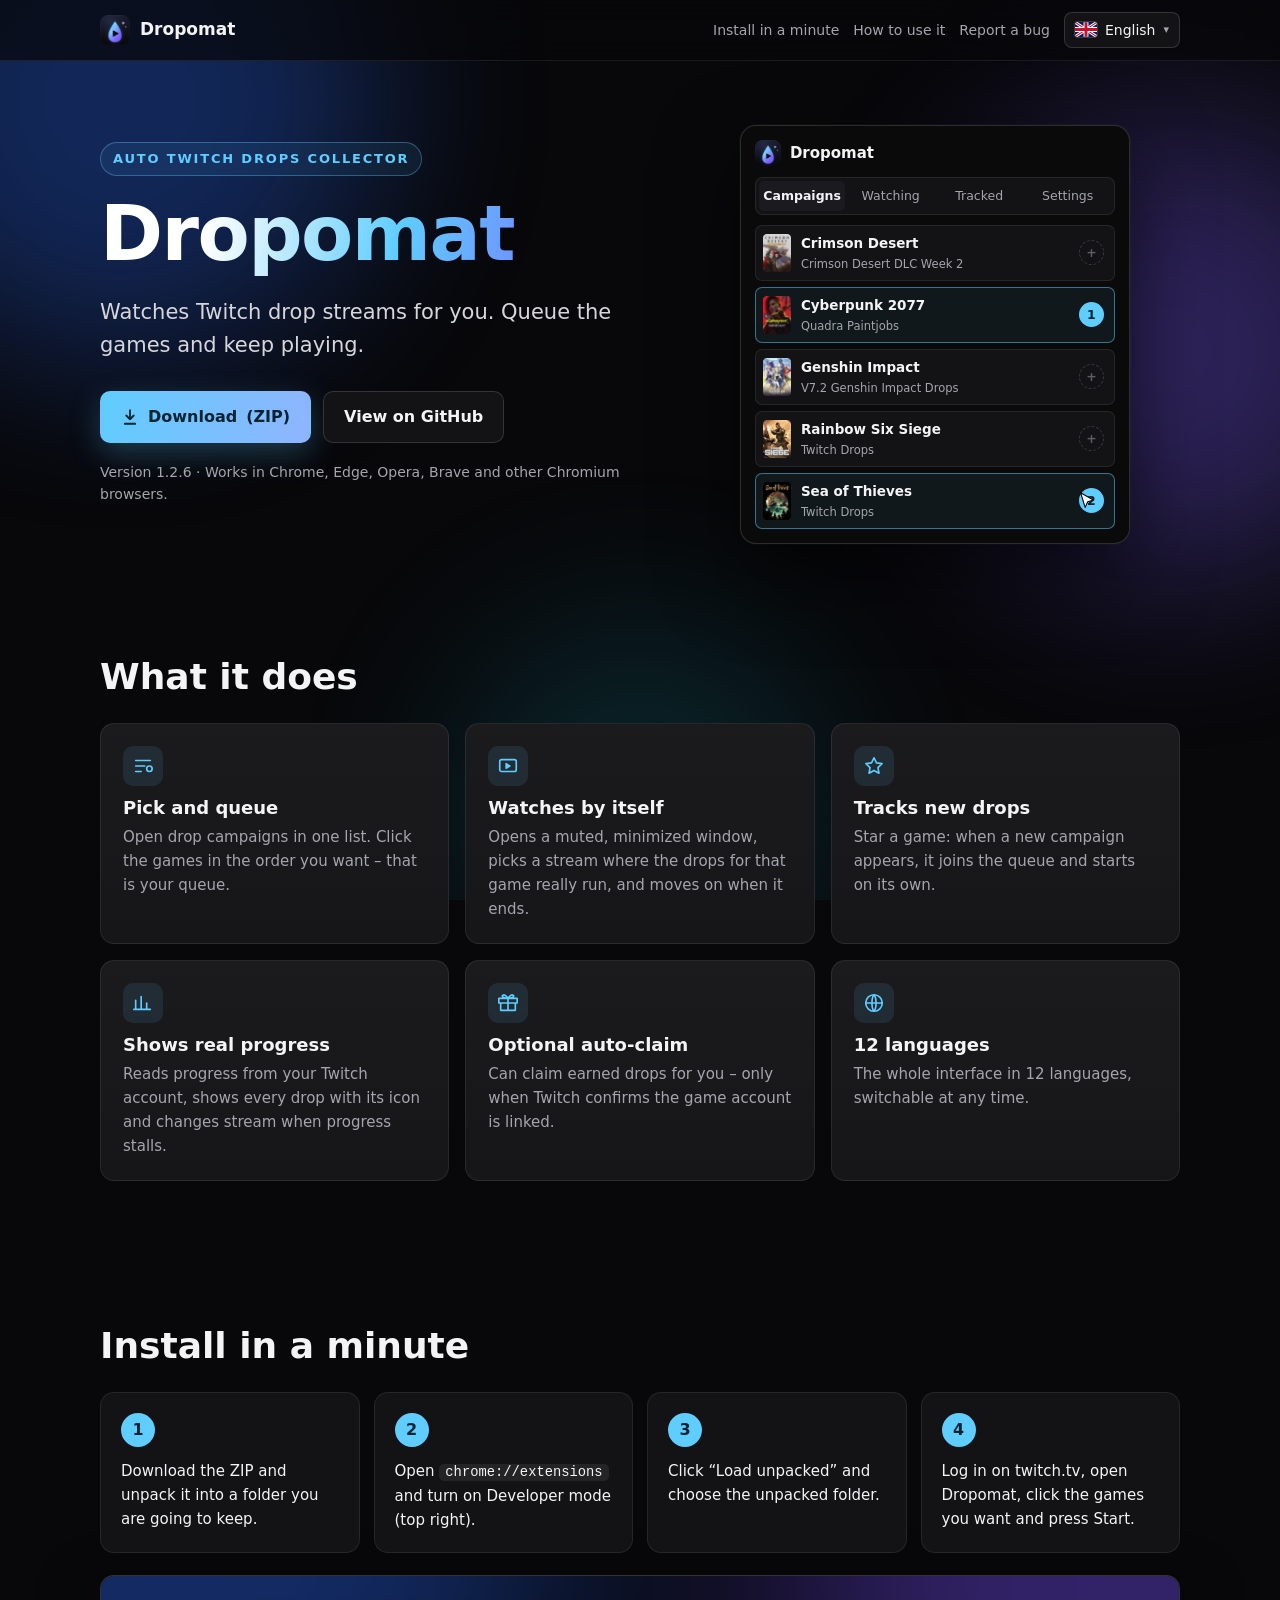
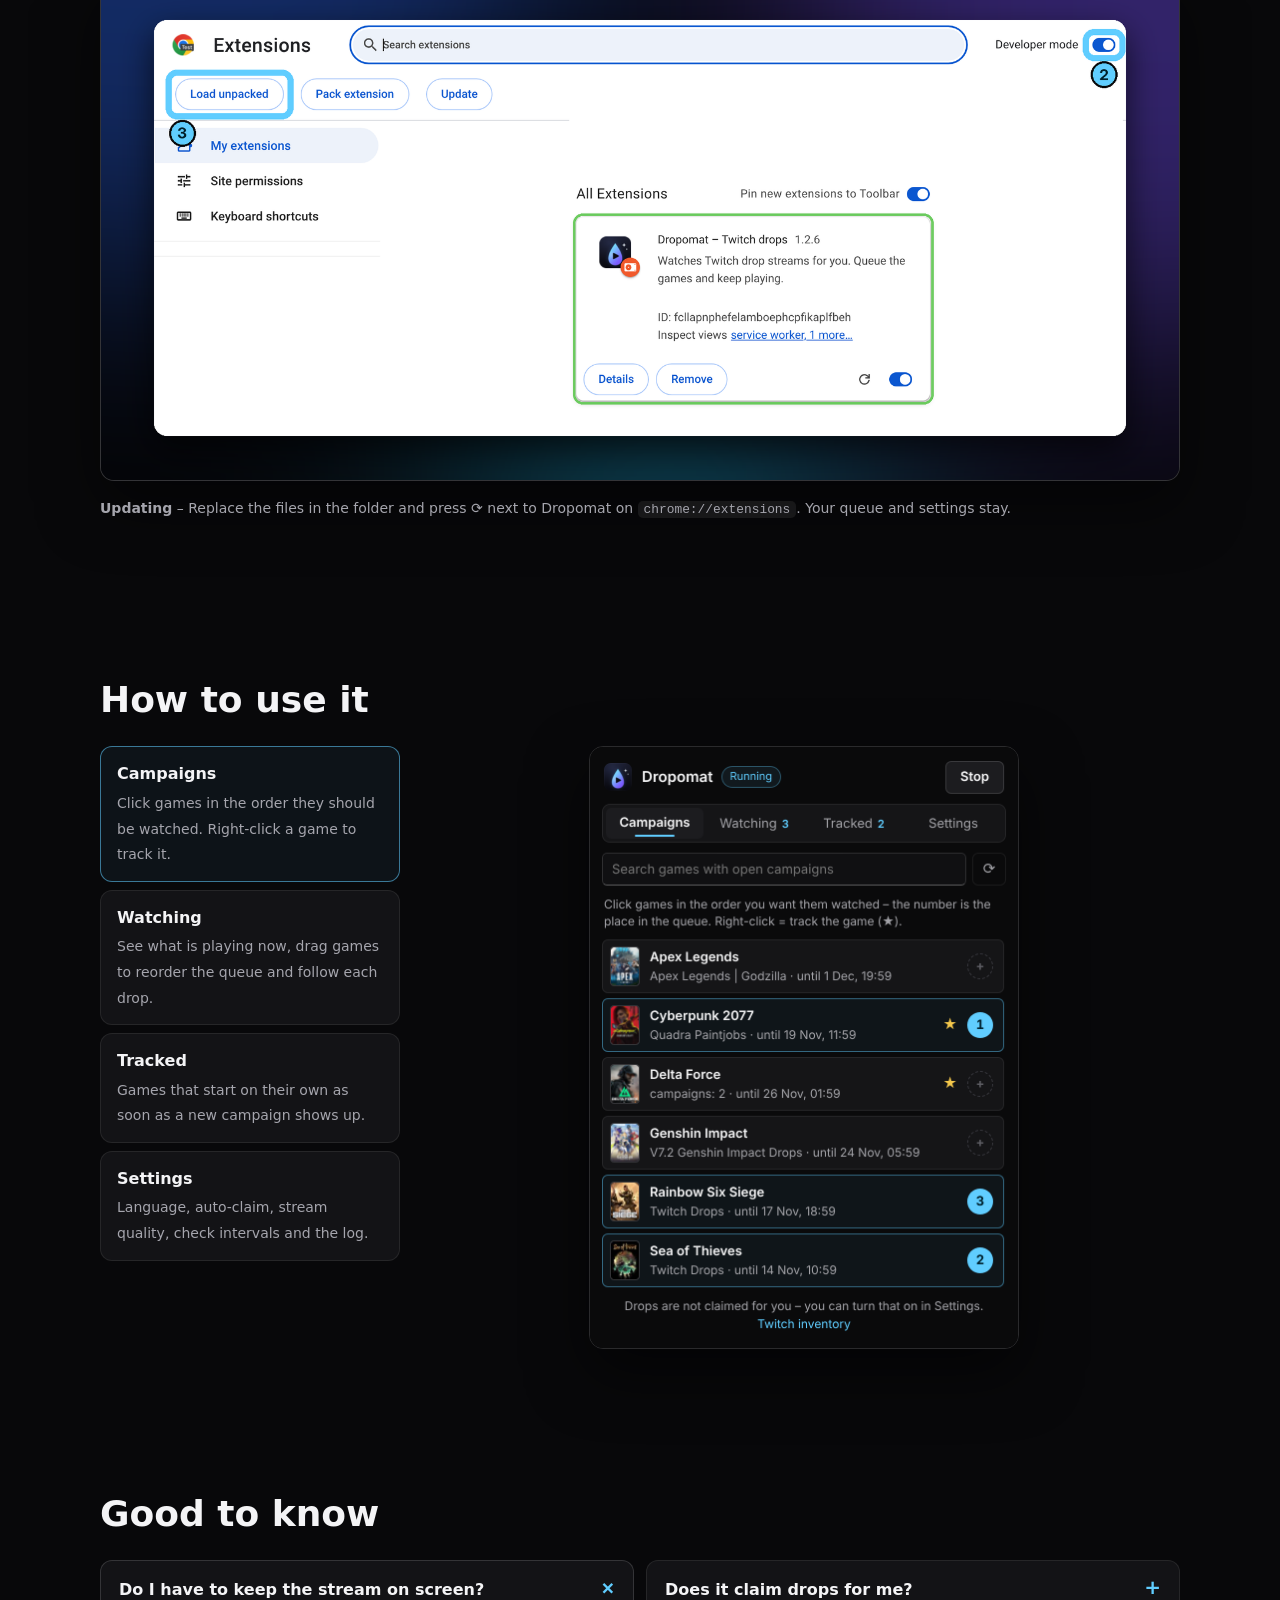
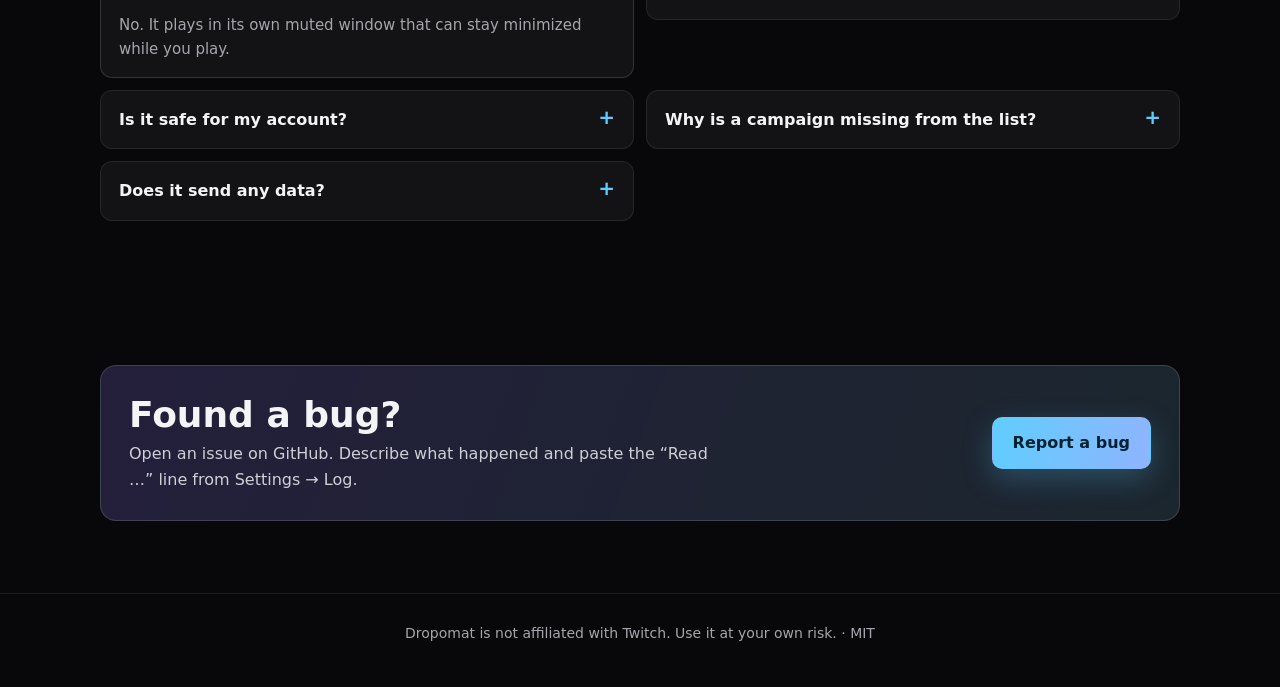
==== commit caa1da38: "1.2.6: site counter shows people farming right now While running (Start pressed) the extension adds " ====
--- a/docs/index.html
+++ b/docs/index.html
@@ -70,6 +70,8 @@
 .stat[hidden] { display: none; }
 .stat b { display: block; font-size: 24px; font-weight: 700; line-height: 1.15; font-variant-numeric: tabular-nums; }
 .stat span { font-size: 12.5px; color: var(--sub); }
+.stat.live b::before { content: ''; display: inline-block; width: 9px; height: 9px; margin-right: 8px; border-radius: 50%; background: var(--ok); box-shadow: 0 0 0 0 rgba(108,203,95,.6); animation: livePulse 1.8s ease-out infinite; vertical-align: 3px; }
+@keyframes livePulse { to { box-shadow: 0 0 0 9px rgba(108,203,95,0); } }
 @keyframes statIn { from { opacity: 0; transform: translateY(6px); } to { opacity: 1; transform: none; } }
 
 /* animowana makieta okienka */
@@ -199,9 +201,9 @@
         <span data-t="download"></span> (ZIP)</a>
       <a class="btn" id="gh" href="#" target="_blank" rel="noopener"><span data-t="github"></span></a>
     </div>
-    <div class="meta"><span data-t="version"></span> 1.2.5 · <span data-t="worksIn"></span></div>
+    <div class="meta"><span data-t="version"></span> 1.2.6 · <span data-t="worksIn"></span></div>
     <div class="stats" id="stats" hidden>
-      <div class="stat" hidden><b id="stA">0</b><span data-t="stActive"></span></div>
+      <div class="stat live" hidden><b id="stA">0</b><span data-t="stActive"></span></div>
       <div class="stat" hidden><b id="stD">0</b><span data-t="stDownloads"></span></div>
       <div class="stat" hidden><b id="stV">0</b><span data-t="stVisits"></span></div>
     </div>
@@ -255,7 +257,7 @@
 <footer><div class="wrap"><span data-t="disclaimer"></span> · MIT</div></footer>
 
 <script>
-const STR = {"en": {"tagline": "Watches Twitch drop streams for you. Queue the games and keep playing.", "download": "Download", "github": "View on GitHub", "report": "Report a bug", "version": "Version", "featTitle": "What it does", "f1t": "Pick and queue", "f1": "Open drop campaigns in one list. Click the games in the order you want – that is your queue.", "f2t": "Watches by itself", "f2": "Opens a muted, minimized window, picks a stream where the drops for that game really run, and moves on when it ends.", "f3t": "Tracks new drops", "f3": "Star a game: when a new campaign appears, it joins the queue and starts on its own.", "f4t": "Shows real progress", "f4": "Reads progress from your Twitch account, shows every drop with its icon and changes stream when progress stalls.", "f5t": "Optional auto-claim", "f5": "Can claim earned drops for you – only when Twitch confirms the game account is linked.", "f6t": "12 languages", "f6": "The whole interface in 12 languages, switchable at any time.", "installTitle": "Install in a minute", "i1": "Download the ZIP and unpack it into a folder you are going to keep.", "i2": "Open chrome://extensions and turn on Developer mode (top right).", "i3": "Click “Load unpacked” and choose the unpacked folder.", "i4": "Log in on twitch.tv, open Dropomat, click the games you want and press Start.", "worksIn": "Works in Chrome, Edge, Opera, Brave and other Chromium browsers.", "howTitle": "How to use it", "h1t": "Campaigns", "h1": "Click games in the order they should be watched. Right-click a game to track it.", "h2t": "Watching", "h2": "See what is playing now, drag games to reorder the queue and follow each drop.", "h3t": "Tracked", "h3": "Games that start on their own as soon as a new campaign shows up.", "h4t": "Settings", "h4": "Language, auto-claim, stream quality, check intervals and the log.", "faqTitle": "Good to know", "q1": "Do I have to keep the stream on screen?", "a1": "No. It plays in its own muted window that can stay minimized while you play.", "q2": "Does it claim drops for me?", "a2": "Only if you turn that on in Settings. Otherwise the game is marked “To claim” and the queue moves on.", "q3": "Is it safe for my account?", "a3": "Automated watching is against Twitch's terms of service, so you use it at your own risk. Your login never leaves your browser.", "q4": "Why is a campaign missing from the list?", "a4": "Press ⟳ in the Campaigns tab. If it is still missing, add the game by name in the Watching tab or track it.", "bugTitle": "Found a bug?", "bugText": "Open an issue on GitHub. Describe what happened and paste the “Read …” line from Settings → Log.", "disclaimer": "Dropomat is not affiliated with Twitch. Use it at your own risk.", "updateTitle": "Updating", "update": "Replace the files in the folder and press ⟳ next to Dropomat on chrome://extensions. Your queue and settings stay.", "stActive": "Active installs (24 h)", "stDownloads": "Downloads", "stVisits": "Site visits", "q5": "Does it send any data?", "a5": "Once a day the extension adds +1 to an anonymous public counter, so this page can show how many installs are active. Nothing about you, your account or what you watch is sent, and you can turn it off in Settings."}, "pl": {"tagline": "Ogląda za Ciebie streamy z dropami na Twitchu. Ustaw kolejkę gier i graj dalej.", "download": "Pobierz", "github": "Zobacz na GitHubie", "report": "Zgłoś błąd", "version": "Wersja", "featTitle": "Co robi", "f1t": "Wybierasz i ustawiasz kolejkę", "f1": "Otwarte kampanie dropów na jednej liście. Klikasz gry w kolejności, w jakiej mają lecieć – to Twoja kolejka.", "f2t": "Ogląda samo", "f2": "Otwiera wyciszone, zminimalizowane okno, wybiera stream, na którym dropy tej gry naprawdę lecą, i przechodzi dalej, gdy się skończy.", "f3t": "Śledzi nowe dropy", "f3": "Oznacz grę gwiazdką: gdy pojawi się nowa kampania, gra sama trafi do kolejki i wystartuje.", "f4t": "Pokazuje prawdziwy postęp", "f4": "Czyta postęp z Twojego konta Twitch, pokazuje każdy drop z ikoną i zmienia stream, gdy postęp stoi.", "f5t": "Opcjonalne odbieranie", "f5": "Może odbierać wbite dropy za Ciebie – tylko gdy Twitch potwierdza, że konto gry jest połączone.", "f6t": "12 języków", "f6": "Cały interfejs w 12 językach, do zmiany w każdej chwili.", "installTitle": "Instalacja w minutę", "i1": "Pobierz ZIP i rozpakuj go do folderu, którego nie będziesz usuwać.", "i2": "Otwórz chrome://extensions i włącz Tryb dewelopera (prawy górny róg).", "i3": "Kliknij „Załaduj rozpakowane” i wskaż rozpakowany folder.", "i4": "Zaloguj się na twitch.tv, otwórz Dropomat, kliknij wybrane gry i naciśnij Start.", "worksIn": "Działa w Chrome, Edge, Operze, Brave i innych przeglądarkach na Chromium.", "howTitle": "Jak używać", "h1t": "Kampanie", "h1": "Klikaj gry w kolejności, w jakiej mają się oglądać. Prawy przycisk myszy = śledź grę.", "h2t": "Oglądane", "h2": "Widzisz, co leci teraz, przeciągasz gry, żeby zmienić kolejkę, i śledzisz każdy drop.", "h3t": "Śledzone", "h3": "Gry, które wystartują same, gdy tylko pojawi się nowa kampania.", "h4t": "Ustawienia", "h4": "Język, automatyczne odbieranie, jakość streama, częstotliwość sprawdzania i dziennik.", "faqTitle": "Warto wiedzieć", "q1": "Czy stream musi być na ekranie?", "a1": "Nie. Leci w osobnym, wyciszonym oknie, które może być zminimalizowane, gdy grasz.", "q2": "Czy odbiera dropy za mnie?", "a2": "Tylko jeśli włączysz to w Ustawieniach. W przeciwnym razie gra dostaje status „Do odebrania”, a kolejka idzie dalej.", "q3": "Czy to bezpieczne dla konta?", "a3": "Automatyczne oglądanie jest wbrew regulaminowi Twitcha, więc używasz na własne ryzyko. Twoje logowanie nie opuszcza przeglądarki.", "q4": "Dlaczego na liście brakuje kampanii?", "a4": "Kliknij ⟳ w zakładce Kampanie. Jeśli dalej jej nie ma, dodaj grę po nazwie w zakładce Oglądane albo zacznij ją śledzić.", "bugTitle": "Znalazłeś błąd?", "bugText": "Załóż zgłoszenie na GitHubie. Opisz, co się stało, i wklej linijkę „Odczyt …” z Ustawienia → Dziennik.", "disclaimer": "Dropomat nie jest powiązany z Twitchem. Używasz na własne ryzyko.", "updateTitle": "Aktualizacja", "update": "Podmień pliki w folderze i kliknij ⟳ przy Dropomacie na chrome://extensions. Kolejka i ustawienia zostają.", "stActive": "Aktywne instalacje (24 h)", "stDownloads": "Pobrania", "stVisits": "Wejścia na stronę", "q5": "Czy wysyła jakieś dane?", "a5": "Raz na dobę rozszerzenie dolicza +1 do anonimowego publicznego licznika, żeby ta strona mogła pokazać, ile instalacji jest aktywnych. Nie wysyła nic o Tobie, koncie ani o tym, co oglądasz, i można to wyłączyć w Ustawieniach."}, "de": {"tagline": "Schaut Twitch-Streams mit Drops für dich. Spiele einreihen und weiterspielen.", "download": "Herunterladen", "github": "Auf GitHub ansehen", "report": "Fehler melden", "version": "Version", "featTitle": "Was es macht", "f1t": "Auswählen und einreihen", "f1": "Offene Drop-Kampagnen in einer Liste. Klicke die Spiele in der gewünschten Reihenfolge an – das ist deine Warteschlange.", "f2t": "Schaut von selbst", "f2": "Öffnet ein stummes, minimiertes Fenster, wählt einen Stream, auf dem die Drops des Spiels wirklich laufen, und wechselt, wenn er endet.", "f3t": "Verfolgt neue Drops", "f3": "Markiere ein Spiel mit Stern: Erscheint eine neue Kampagne, kommt es in die Warteschlange und startet von selbst.", "f4t": "Zeigt echten Fortschritt", "f4": "Liest den Fortschritt aus deinem Twitch-Konto, zeigt jeden Drop mit Symbol und wechselt den Stream, wenn nichts vorangeht.", "f5t": "Optionales Abholen", "f5": "Kann verdiente Drops für dich abholen – nur wenn Twitch bestätigt, dass das Spielkonto verknüpft ist.", "f6t": "12 Sprachen", "f6": "Die ganze Oberfläche in 12 Sprachen, jederzeit umschaltbar.", "installTitle": "In einer Minute installiert", "i1": "Lade die ZIP herunter und entpacke sie in einen Ordner, den du behältst.", "i2": "Öffne chrome://extensions und aktiviere den Entwicklermodus (oben rechts).", "i3": "Klicke auf „Entpackte Erweiterung laden“ und wähle den entpackten Ordner.", "i4": "Melde dich auf twitch.tv an, öffne Dropomat, klicke die gewünschten Spiele an und drücke Start.", "worksIn": "Läuft in Chrome, Edge, Opera, Brave und anderen Chromium-Browsern.", "howTitle": "So benutzt du es", "h1t": "Kampagnen", "h1": "Klicke die Spiele in der Reihenfolge an, in der sie geschaut werden sollen. Rechtsklick = Spiel verfolgen.", "h2t": "Läuft", "h2": "Sieh, was gerade läuft, ziehe Spiele, um die Warteschlange zu ordnen, und verfolge jeden Drop.", "h3t": "Verfolgt", "h3": "Spiele, die von selbst starten, sobald eine neue Kampagne erscheint.", "h4t": "Einstellungen", "h4": "Sprache, automatisches Abholen, Stream-Qualität, Prüfintervalle und Protokoll.", "faqTitle": "Gut zu wissen", "q1": "Muss der Stream sichtbar bleiben?", "a1": "Nein. Er läuft in einem eigenen stummen Fenster, das minimiert bleiben kann, während du spielst.", "q2": "Holt es Drops für mich ab?", "a2": "Nur wenn du es in den Einstellungen aktivierst. Sonst wird das Spiel als „Abholen“ markiert und die Warteschlange läuft weiter.", "q3": "Ist das sicher für mein Konto?", "a3": "Automatisches Zuschauen verstößt gegen die Twitch-Nutzungsbedingungen – Nutzung auf eigenes Risiko. Deine Anmeldung verlässt den Browser nie.", "q4": "Warum fehlt eine Kampagne in der Liste?", "a4": "Drücke ⟳ im Tab Kampagnen. Fehlt sie weiterhin, füge das Spiel im Tab „Läuft“ per Namen hinzu oder verfolge es.", "bugTitle": "Fehler gefunden?", "bugText": "Erstelle ein Issue auf GitHub. Beschreibe, was passiert ist, und füge die Zeile „Abruf …“ aus Einstellungen → Protokoll ein.", "disclaimer": "Dropomat steht in keiner Verbindung zu Twitch. Nutzung auf eigenes Risiko.", "updateTitle": "Aktualisieren", "update": "Ersetze die Dateien im Ordner und drücke ⟳ neben Dropomat auf chrome://extensions. Warteschlange und Einstellungen bleiben.", "stActive": "Aktive Installationen (24 h)", "stDownloads": "Downloads", "stVisits": "Seitenaufrufe", "q5": "Sendet es irgendwelche Daten?", "a5": "Einmal täglich zählt die Erweiterung +1 zu einem anonymen öffentlichen Zähler, damit diese Seite zeigen kann, wie viele Installationen aktiv sind. Über dich, dein Konto oder das, was du schaust, wird nichts gesendet; in den Einstellungen lässt es sich abschalten."}, "fr": {"tagline": "Regarde à votre place les streams Twitch avec drops. Mettez les jeux en file et continuez à jouer.", "download": "Télécharger", "github": "Voir sur GitHub", "report": "Signaler un bug", "version": "Version", "featTitle": "Ce qu’il fait", "f1t": "Choisir et mettre en file", "f1": "Les campagnes de drops ouvertes dans une seule liste. Cliquez sur les jeux dans l’ordre voulu – c’est votre file.", "f2t": "Regarde tout seul", "f2": "Ouvre une fenêtre muette et réduite, choisit un stream où les drops du jeu tournent vraiment et passe au suivant quand il se termine.", "f3t": "Suit les nouveaux drops", "f3": "Marquez un jeu d’une étoile : dès qu’une nouvelle campagne apparaît, il entre dans la file et démarre seul.", "f4t": "Affiche la vraie progression", "f4": "Lit la progression sur votre compte Twitch, montre chaque drop avec son icône et change de stream si rien n’avance.", "f5t": "Récupération en option", "f5": "Peut récupérer les drops gagnés pour vous – uniquement si Twitch confirme que le compte du jeu est lié.", "f6t": "12 langues", "f6": "Toute l’interface en 12 langues, modifiable à tout moment.", "installTitle": "Installation en une minute", "i1": "Téléchargez le ZIP et décompressez-le dans un dossier que vous garderez.", "i2": "Ouvrez chrome://extensions et activez le Mode développeur (en haut à droite).", "i3": "Cliquez sur « Charger l’extension non empaquetée » et choisissez le dossier décompressé.", "i4": "Connectez-vous sur twitch.tv, ouvrez Dropomat, cliquez sur les jeux voulus et appuyez sur Démarrer.", "worksIn": "Fonctionne dans Chrome, Edge, Opera, Brave et les autres navigateurs Chromium.", "howTitle": "Comment l’utiliser", "h1t": "Campagnes", "h1": "Cliquez sur les jeux dans l’ordre où ils doivent être regardés. Clic droit = suivre un jeu.", "h2t": "En cours", "h2": "Voyez ce qui tourne, glissez les jeux pour réordonner la file et suivez chaque drop.", "h3t": "Suivis", "h3": "Les jeux qui démarrent tout seuls dès qu’une nouvelle campagne apparaît.", "h4t": "Réglages", "h4": "Langue, récupération automatique, qualité du stream, intervalles de vérification et journal.", "faqTitle": "Bon à savoir", "q1": "Le stream doit-il rester à l’écran ?", "a1": "Non. Il tourne dans sa propre fenêtre muette, qui peut rester réduite pendant que vous jouez.", "q2": "Récupère-t-il les drops pour moi ?", "a2": "Seulement si vous l’activez dans les Réglages. Sinon le jeu passe en « À récupérer » et la file continue.", "q3": "Est-ce sûr pour mon compte ?", "a3": "Le visionnage automatisé est contraire aux conditions d’utilisation de Twitch : vous l’utilisez à vos risques. Votre connexion ne quitte jamais votre navigateur.", "q4": "Pourquoi une campagne manque-t-elle ?", "a4": "Appuyez sur ⟳ dans l’onglet Campagnes. Si elle manque toujours, ajoutez le jeu par son nom dans l’onglet En cours ou suivez-le.", "bugTitle": "Un bug ?", "bugText": "Ouvrez un ticket sur GitHub. Décrivez ce qui s’est passé et collez la ligne « Lecture … » de Réglages → Journal.", "disclaimer": "Dropomat n’est pas affilié à Twitch. Utilisation à vos risques.", "updateTitle": "Mise à jour", "update": "Remplacez les fichiers du dossier et appuyez sur ⟳ à côté de Dropomat dans chrome://extensions. La file et les réglages sont conservés.", "stActive": "Installations actives (24 h)", "stDownloads": "Téléchargements", "stVisits": "Visites du site", "q5": "Envoie-t-elle des données ?", "a5": "Une fois par jour, l’extension ajoute +1 à un compteur public anonyme pour que cette page puisse afficher le nombre d’installations actives. Rien sur vous, votre compte ou ce que vous regardez n’est envoyé, et vous pouvez le désactiver dans les paramètres."}, "es": {"tagline": "Ve por ti los streams de Twitch con drops. Pon los juegos en cola y sigue jugando.", "download": "Descargar", "github": "Ver en GitHub", "report": "Informar de un error", "version": "Versión", "featTitle": "Qué hace", "f1t": "Elige y pon en cola", "f1": "Las campañas de drops abiertas en una sola lista. Haz clic en los juegos en el orden que quieras: esa es tu cola.", "f2t": "Mira solo", "f2": "Abre una ventana silenciada y minimizada, elige un stream donde los drops del juego funcionan de verdad y cambia cuando termina.", "f3t": "Sigue los drops nuevos", "f3": "Marca un juego con estrella: cuando aparece una campaña nueva, entra en la cola y empieza solo.", "f4t": "Muestra el progreso real", "f4": "Lee el progreso de tu cuenta de Twitch, muestra cada drop con su icono y cambia de stream si no avanza.", "f5t": "Reclamo opcional", "f5": "Puede reclamar por ti los drops conseguidos, solo si Twitch confirma que la cuenta del juego está vinculada.", "f6t": "12 idiomas", "f6": "Toda la interfaz en 12 idiomas, cambiable en cualquier momento.", "installTitle": "Instalación en un minuto", "i1": "Descarga el ZIP y descomprímelo en una carpeta que vayas a conservar.", "i2": "Abre chrome://extensions y activa el Modo de desarrollador (arriba a la derecha).", "i3": "Haz clic en «Cargar descomprimida» y elige la carpeta descomprimida.", "i4": "Inicia sesión en twitch.tv, abre Dropomat, haz clic en los juegos que quieras y pulsa Iniciar.", "worksIn": "Funciona en Chrome, Edge, Opera, Brave y otros navegadores Chromium.", "howTitle": "Cómo se usa", "h1t": "Campañas", "h1": "Haz clic en los juegos en el orden en que deben verse. Clic derecho = seguir un juego.", "h2t": "Viendo", "h2": "Mira qué se está reproduciendo, arrastra los juegos para reordenar la cola y sigue cada drop.", "h3t": "Seguidos", "h3": "Juegos que empiezan solos en cuanto aparece una campaña nueva.", "h4t": "Ajustes", "h4": "Idioma, reclamo automático, calidad del stream, intervalos de comprobación y registro.", "faqTitle": "Conviene saber", "q1": "¿Tengo que dejar el stream en pantalla?", "a1": "No. Se reproduce en su propia ventana silenciada, que puede quedar minimizada mientras juegas.", "q2": "¿Reclama los drops por mí?", "a2": "Solo si lo activas en Ajustes. Si no, el juego queda como «Por reclamar» y la cola sigue.", "q3": "¿Es seguro para mi cuenta?", "a3": "Ver de forma automatizada va contra los términos de Twitch, así que lo usas bajo tu responsabilidad. Tu sesión nunca sale del navegador.", "q4": "¿Por qué falta una campaña en la lista?", "a4": "Pulsa ⟳ en la pestaña Campañas. Si sigue sin aparecer, añade el juego por nombre en la pestaña Viendo o síguelo.", "bugTitle": "¿Encontraste un error?", "bugText": "Abre una incidencia en GitHub. Describe qué pasó y pega la línea «Lectura …» de Ajustes → Registro.", "disclaimer": "Dropomat no está afiliado a Twitch. Úsalo bajo tu responsabilidad.", "updateTitle": "Actualizar", "update": "Sustituye los archivos de la carpeta y pulsa ⟳ junto a Dropomat en chrome://extensions. La cola y los ajustes se conservan.", "stActive": "Instalaciones activas (24 h)", "stDownloads": "Descargas", "stVisits": "Visitas al sitio", "q5": "¿Envía algún dato?", "a5": "Una vez al día la extensión suma +1 a un contador público anónimo para que esta página muestre cuántas instalaciones están activas. No se envía nada sobre ti, tu cuenta ni lo que ves, y puedes desactivarlo en Ajustes."}, "pt": {"tagline": "Assiste por você aos streams da Twitch com drops. Coloque os jogos na fila e continue jogando.", "download": "Baixar", "github": "Ver no GitHub", "report": "Relatar um bug", "version": "Versão", "featTitle": "O que faz", "f1t": "Escolha e enfileire", "f1": "As campanhas de drops abertas em uma lista só. Clique nos jogos na ordem que quiser – essa é a sua fila.", "f2t": "Assiste sozinho", "f2": "Abre uma janela muda e minimizada, escolhe um stream em que os drops do jogo realmente funcionam e troca quando ele termina.", "f3t": "Acompanha novos drops", "f3": "Marque um jogo com estrela: quando surgir uma campanha nova, ele entra na fila e começa sozinho.", "f4t": "Mostra o progresso real", "f4": "Lê o progresso da sua conta da Twitch, mostra cada drop com o ícone e troca de stream se o progresso parar.", "f5t": "Resgate opcional", "f5": "Pode resgatar os drops ganhos por você – só quando a Twitch confirma que a conta do jogo está vinculada.", "f6t": "12 idiomas", "f6": "Toda a interface em 12 idiomas, com troca a qualquer momento.", "installTitle": "Instalação em um minuto", "i1": "Baixe o ZIP e descompacte em uma pasta que você vai manter.", "i2": "Abra chrome://extensions e ative o Modo do desenvolvedor (canto superior direito).", "i3": "Clique em “Carregar sem compactação” e escolha a pasta descompactada.", "i4": "Entre em twitch.tv, abra o Dropomat, clique nos jogos desejados e aperte Iniciar.", "worksIn": "Funciona no Chrome, Edge, Opera, Brave e outros navegadores Chromium.", "howTitle": "Como usar", "h1t": "Campanhas", "h1": "Clique nos jogos na ordem em que devem ser assistidos. Botão direito = acompanhar um jogo.", "h2t": "Assistindo", "h2": "Veja o que está passando, arraste os jogos para reordenar a fila e acompanhe cada drop.", "h3t": "Acompanhados", "h3": "Jogos que começam sozinhos assim que surge uma campanha nova.", "h4t": "Ajustes", "h4": "Idioma, resgate automático, qualidade do stream, intervalos de verificação e registro.", "faqTitle": "Bom saber", "q1": "Preciso deixar o stream na tela?", "a1": "Não. Ele roda em uma janela muda própria, que pode ficar minimizada enquanto você joga.", "q2": "Ele resgata os drops por mim?", "a2": "Só se você ativar nos Ajustes. Caso contrário, o jogo fica como “A resgatar” e a fila segue.", "q3": "É seguro para a minha conta?", "a3": "Assistir de forma automatizada vai contra os termos da Twitch, então o uso é por sua conta e risco. Seu login nunca sai do navegador.", "q4": "Por que falta uma campanha na lista?", "a4": "Clique em ⟳ na aba Campanhas. Se ainda faltar, adicione o jogo pelo nome na aba Assistindo ou acompanhe-o.", "bugTitle": "Achou um bug?", "bugText": "Abra uma issue no GitHub. Descreva o que aconteceu e cole a linha “Leitura …” de Ajustes → Registro.", "disclaimer": "O Dropomat não é afiliado à Twitch. Use por sua conta e risco.", "updateTitle": "Atualização", "update": "Substitua os arquivos da pasta e clique em ⟳ ao lado do Dropomat em chrome://extensions. A fila e os ajustes ficam.", "stActive": "Instalações ativas (24 h)", "stDownloads": "Downloads", "stVisits": "Visitas ao site", "q5": "Ela envia algum dado?", "a5": "Uma vez por dia a extensão soma +1 a um contador público anônimo para que esta página mostre quantas instalações estão ativas. Nada sobre você, sua conta ou o que você assiste é enviado, e dá para desativar nas Configurações."}, "it": {"tagline": "Guarda al posto tuo gli stream di Twitch con i drop. Metti in coda i giochi e continua a giocare.", "download": "Scarica", "github": "Vedi su GitHub", "report": "Segnala un bug", "version": "Versione", "featTitle": "Cosa fa", "f1t": "Scegli e metti in coda", "f1": "Le campagne di drop aperte in un’unica lista. Fai clic sui giochi nell’ordine che vuoi: quella è la tua coda.", "f2t": "Guarda da solo", "f2": "Apre una finestra silenziata e ridotta a icona, sceglie uno stream in cui i drop del gioco funzionano davvero e passa oltre quando finisce.", "f3t": "Segue i nuovi drop", "f3": "Metti una stella a un gioco: quando compare una nuova campagna entra in coda e parte da solo.", "f4t": "Mostra il progresso reale", "f4": "Legge il progresso dal tuo account Twitch, mostra ogni drop con la sua icona e cambia stream se il progresso si ferma.", "f5t": "Riscatto facoltativo", "f5": "Può riscattare per te i drop ottenuti, solo se Twitch conferma che l’account di gioco è collegato.", "f6t": "12 lingue", "f6": "Tutta l’interfaccia in 12 lingue, modificabile in qualsiasi momento.", "installTitle": "Installazione in un minuto", "i1": "Scarica lo ZIP ed estrailo in una cartella che terrai.", "i2": "Apri chrome://extensions e attiva la Modalità sviluppatore (in alto a destra).", "i3": "Fai clic su «Carica estensione non pacchettizzata» e scegli la cartella estratta.", "i4": "Accedi su twitch.tv, apri Dropomat, fai clic sui giochi che vuoi e premi Avvia.", "worksIn": "Funziona in Chrome, Edge, Opera, Brave e altri browser Chromium.", "howTitle": "Come si usa", "h1t": "Campagne", "h1": "Fai clic sui giochi nell’ordine in cui vanno guardati. Clic destro = segui un gioco.", "h2t": "In visione", "h2": "Vedi cosa è in riproduzione, trascina i giochi per riordinare la coda e segui ogni drop.", "h3t": "Seguiti", "h3": "Giochi che partono da soli appena compare una nuova campagna.", "h4t": "Impostazioni", "h4": "Lingua, riscatto automatico, qualità dello stream, intervalli di controllo e registro.", "faqTitle": "Buono a sapersi", "q1": "Devo tenere lo stream sullo schermo?", "a1": "No. Gira in una sua finestra silenziata che può restare ridotta a icona mentre giochi.", "q2": "Riscatta i drop al posto mio?", "a2": "Solo se lo attivi nelle Impostazioni. Altrimenti il gioco passa a «Da riscattare» e la coda prosegue.", "q3": "È sicuro per il mio account?", "a3": "La visione automatizzata è contraria ai termini di Twitch, quindi lo usi a tuo rischio. Il tuo accesso non lascia mai il browser.", "q4": "Perché manca una campagna nell’elenco?", "a4": "Premi ⟳ nella scheda Campagne. Se manca ancora, aggiungi il gioco per nome nella scheda In visione oppure seguilo.", "bugTitle": "Hai trovato un bug?", "bugText": "Apri una segnalazione su GitHub. Descrivi cosa è successo e incolla la riga «Lettura …» da Impostazioni → Registro.", "disclaimer": "Dropomat non è affiliato a Twitch. Usalo a tuo rischio.", "updateTitle": "Aggiornamento", "update": "Sostituisci i file nella cartella e premi ⟳ accanto a Dropomat in chrome://extensions. Coda e impostazioni restano.", "stActive": "Installazioni attive (24 h)", "stDownloads": "Download", "stVisits": "Visite al sito", "q5": "Invia dei dati?", "a5": "Una volta al giorno l’estensione aggiunge +1 a un contatore pubblico anonimo, così questa pagina può mostrare quante installazioni sono attive. Non viene inviato nulla su di te, sul tuo account o su ciò che guardi, e puoi disattivarlo nelle Impostazioni."}, "ru": {"tagline": "Смотрит за вас стримы Twitch с дропами. Поставьте игры в очередь и играйте дальше.", "download": "Скачать", "github": "Открыть на GitHub", "report": "Сообщить об ошибке", "version": "Версия", "featTitle": "Что он делает", "f1t": "Выбор и очередь", "f1": "Открытые кампании дропов в одном списке. Кликайте игры в нужном порядке – это и есть очередь.", "f2t": "Смотрит сам", "f2": "Открывает беззвучное свёрнутое окно, выбирает стрим, где дропы этой игры действительно идут, и переходит дальше, когда он заканчивается.", "f3t": "Следит за новыми дропами", "f3": "Отметьте игру звёздочкой: когда появится новая кампания, игра попадёт в очередь и запустится сама.", "f4t": "Показывает реальный прогресс", "f4": "Читает прогресс из вашего аккаунта Twitch, показывает каждый дроп с иконкой и меняет стрим, если прогресс стоит.", "f5t": "Автополучение по желанию", "f5": "Может забирать полученные дропы за вас – только если Twitch подтверждает, что игровой аккаунт привязан.", "f6t": "12 языков", "f6": "Весь интерфейс на 12 языках, переключается в любой момент.", "installTitle": "Установка за минуту", "i1": "Скачайте ZIP и распакуйте в папку, которую не будете удалять.", "i2": "Откройте chrome://extensions и включите «Режим разработчика» (справа вверху).", "i3": "Нажмите «Загрузить распакованное расширение» и выберите распакованную папку.", "i4": "Войдите на twitch.tv, откройте Dropomat, кликните нужные игры и нажмите «Старт».", "worksIn": "Работает в Chrome, Edge, Opera, Brave и других браузерах на Chromium.", "howTitle": "Как пользоваться", "h1t": "Кампании", "h1": "Кликайте игры в том порядке, в котором их нужно смотреть. Правая кнопка = отслеживать игру.", "h2t": "Просмотр", "h2": "Видно, что идёт сейчас; перетаскивайте игры, чтобы поменять очередь, и следите за каждым дропом.", "h3t": "Отслеживаемые", "h3": "Игры, которые запустятся сами, как только появится новая кампания.", "h4t": "Настройки", "h4": "Язык, автополучение, качество стрима, интервалы проверки и журнал.", "faqTitle": "Полезно знать", "q1": "Нужно ли держать стрим на экране?", "a1": "Нет. Он идёт в отдельном беззвучном окне, которое может быть свёрнуто, пока вы играете.", "q2": "Он забирает дропы за меня?", "a2": "Только если включить это в настройках. Иначе игра получает статус «Забрать», а очередь идёт дальше.", "q3": "Безопасно ли это для аккаунта?", "a3": "Автоматический просмотр нарушает условия Twitch, так что вы используете его на свой риск. Ваш вход не покидает браузер.", "q4": "Почему в списке нет кампании?", "a4": "Нажмите ⟳ на вкладке «Кампании». Если её всё равно нет, добавьте игру по названию на вкладке «Просмотр» или отслеживайте её.", "bugTitle": "Нашли ошибку?", "bugText": "Создайте issue на GitHub. Опишите, что произошло, и вставьте строку «Обновлено …» из «Настройки → Журнал».", "disclaimer": "Dropomat не связан с Twitch. Используйте на свой риск.", "updateTitle": "Обновление", "update": "Замените файлы в папке и нажмите ⟳ рядом с Dropomat на chrome://extensions. Очередь и настройки сохранятся.", "stActive": "Активные установки (24 ч)", "stDownloads": "Загрузки", "stVisits": "Посещения сайта", "q5": "Отправляет ли оно какие-то данные?", "a5": "Раз в сутки расширение добавляет +1 к анонимному публичному счётчику, чтобы эта страница могла показать, сколько установок активно. Ничего о вас, вашем аккаунте или о том, что вы смотрите, не отправляется, а в настройках это можно отключить."}, "uk": {"tagline": "Дивиться за вас стрими Twitch із дропами. Поставте ігри в чергу й грайте далі.", "download": "Завантажити", "github": "Відкрити на GitHub", "report": "Повідомити про помилку", "version": "Версія", "featTitle": "Що він робить", "f1t": "Вибір і черга", "f1": "Відкриті кампанії дропів в одному списку. Клацайте ігри в потрібному порядку – це й є черга.", "f2t": "Дивиться сам", "f2": "Відкриває беззвучне згорнуте вікно, вибирає стрим, де дропи цієї гри справді йдуть, і переходить далі, коли він закінчується.", "f3t": "Стежить за новими дропами", "f3": "Позначте гру зірочкою: коли з’явиться нова кампанія, гра потрапить у чергу й запуститься сама.", "f4t": "Показує справжній прогрес", "f4": "Читає прогрес із вашого акаунта Twitch, показує кожен дроп з іконкою та змінює стрим, якщо прогрес стоїть.", "f5t": "Автоотримання за бажанням", "f5": "Може забирати отримані дропи за вас – лише якщо Twitch підтверджує, що ігровий акаунт прив’язано.", "f6t": "12 мов", "f6": "Увесь інтерфейс 12 мовами, перемикається будь-коли.", "installTitle": "Встановлення за хвилину", "i1": "Завантажте ZIP і розпакуйте в папку, яку не видалятимете.", "i2": "Відкрийте chrome://extensions і ввімкніть «Режим розробника» (праворуч угорі).", "i3": "Натисніть «Завантажити розпаковане розширення» й виберіть розпаковану папку.", "i4": "Увійдіть на twitch.tv, відкрийте Dropomat, клацніть потрібні ігри й натисніть «Старт».", "worksIn": "Працює в Chrome, Edge, Opera, Brave та інших браузерах на Chromium.", "howTitle": "Як користуватися", "h1t": "Кампанії", "h1": "Клацайте ігри в тому порядку, в якому їх треба дивитися. Права кнопка = відстежувати гру.", "h2t": "Перегляд", "h2": "Видно, що йде зараз; перетягуйте ігри, щоб змінити чергу, і стежте за кожним дропом.", "h3t": "Відстежувані", "h3": "Ігри, які запустяться самі, щойно з’явиться нова кампанія.", "h4t": "Налаштування", "h4": "Мова, автоотримання, якість стриму, інтервали перевірки та журнал.", "faqTitle": "Варто знати", "q1": "Чи треба тримати стрим на екрані?", "a1": "Ні. Він іде в окремому беззвучному вікні, яке може бути згорнуте, поки ви граєте.", "q2": "Він забирає дропи за мене?", "a2": "Лише якщо ввімкнути це в налаштуваннях. Інакше гра отримує статус «Забрати», а черга йде далі.", "q3": "Чи безпечно це для акаунта?", "a3": "Автоматичний перегляд порушує умови Twitch, тож ви користуєтеся ним на власний ризик. Ваш вхід не залишає браузер.", "q4": "Чому в списку немає кампанії?", "a4": "Натисніть ⟳ на вкладці «Кампанії». Якщо її все одно немає, додайте гру за назвою на вкладці «Перегляд» або відстежуйте її.", "bugTitle": "Знайшли помилку?", "bugText": "Створіть issue на GitHub. Опишіть, що сталося, і вставте рядок «Оновлено …» з «Налаштування → Журнал».", "disclaimer": "Dropomat не пов’язаний із Twitch. Користуйтеся на власний ризик.", "updateTitle": "Оновлення", "update": "Замініть файли в папці й натисніть ⟳ біля Dropomat на chrome://extensions. Черга й налаштування залишаться.", "stActive": "Активні встановлення (24 год)", "stDownloads": "Завантаження", "stVisits": "Відвідування сайту", "q5": "Чи надсилає воно якісь дані?", "a5": "Раз на добу розширення додає +1 до анонімного публічного лічильника, щоб ця сторінка могла показати, скільки встановлень активні. Нічого про вас, ваш акаунт чи те, що ви дивитеся, не надсилається, а в налаштуваннях це можна вимкнути."}, "tr": {"tagline": "Droplu Twitch yayınlarını sizin yerinize izler. Oyunları sıraya koyun ve oynamaya devam edin.", "download": "İndir", "github": "GitHub’da gör", "report": "Hata bildir", "version": "Sürüm", "featTitle": "Ne yapar", "f1t": "Seç ve sıraya koy", "f1": "Açık drop kampanyaları tek listede. Oyunlara istediğiniz sırayla tıklayın – sıranız bu olur.", "f2t": "Kendi kendine izler", "f2": "Sessiz, simge durumunda bir pencere açar, oyunun droplarının gerçekten verildiği bir yayın seçer ve bitince sıradakine geçer.", "f3t": "Yeni dropları takip eder", "f3": "Oyuna yıldız koyun: yeni kampanya çıkınca sıraya girer ve kendiliğinden başlar.", "f4t": "Gerçek ilerlemeyi gösterir", "f4": "İlerlemeyi Twitch hesabınızdan okur, her dropu simgesiyle gösterir ve ilerleme durursa yayını değiştirir.", "f5t": "İsteğe bağlı otomatik alma", "f5": "Kazanılan dropları sizin yerinize alabilir – yalnızca Twitch oyun hesabının bağlı olduğunu doğruladığında.", "f6t": "12 dil", "f6": "Tüm arayüz 12 dilde, istediğiniz zaman değiştirilebilir.", "installTitle": "Bir dakikada kurulum", "i1": "ZIP dosyasını indirin ve silmeyeceğiniz bir klasöre çıkarın.", "i2": "chrome://extensions sayfasını açın ve Geliştirici modunu açın (sağ üst).", "i3": "“Paketlenmemiş öğe yükle”ye tıklayın ve çıkardığınız klasörü seçin.", "i4": "twitch.tv’de giriş yapın, Dropomat’ı açın, istediğiniz oyunlara tıklayın ve Başlat’a basın.", "worksIn": "Chrome, Edge, Opera, Brave ve diğer Chromium tarayıcılarında çalışır.", "howTitle": "Nasıl kullanılır", "h1t": "Kampanyalar", "h1": "Oyunlara izlenmesini istediğiniz sırayla tıklayın. Sağ tık = oyunu takip et.", "h2t": "İzlenen", "h2": "Şu an ne oynadığını görün, sırayı değiştirmek için oyunları sürükleyin ve her dropu izleyin.", "h3t": "Takip", "h3": "Yeni kampanya çıkar çıkmaz kendiliğinden başlayan oyunlar.", "h4t": "Ayarlar", "h4": "Dil, otomatik alma, yayın kalitesi, kontrol aralıkları ve günlük.", "faqTitle": "Bilmekte fayda var", "q1": "Yayın ekranda kalmak zorunda mı?", "a1": "Hayır. Kendi sessiz penceresinde oynar; siz oynarken simge durumunda kalabilir.", "q2": "Dropları benim yerime alır mı?", "a2": "Yalnızca Ayarlar’dan açarsanız. Aksi halde oyun “Alınacak” olarak işaretlenir ve sıra devam eder.", "q3": "Hesabım için güvenli mi?", "a3": "Otomatik izleme Twitch kullanım şartlarına aykırıdır; riski siz üstlenirsiniz. Girişiniz tarayıcınızdan asla çıkmaz.", "q4": "Listede neden bir kampanya eksik?", "a4": "Kampanyalar sekmesinde ⟳ düğmesine basın. Hâlâ yoksa oyunu İzlenen sekmesinde adıyla ekleyin ya da takip edin.", "bugTitle": "Hata mı buldunuz?", "bugText": "GitHub’da bir issue açın. Ne olduğunu yazın ve Ayarlar → Günlük’teki “Okuma …” satırını yapıştırın.", "disclaimer": "Dropomat’ın Twitch ile bir bağlantısı yoktur. Riski size aittir.", "updateTitle": "Güncelleme", "update": "Klasördeki dosyaları değiştirin ve chrome://extensions sayfasında Dropomat’ın yanındaki ⟳ düğmesine basın. Sıra ve ayarlar kalır.", "stActive": "Etkin kurulumlar (24 sa)", "stDownloads": "İndirmeler", "stVisits": "Site ziyaretleri", "q5": "Herhangi bir veri gönderiyor mu?", "a5": "Uzantı günde bir kez anonim, herkese açık bir sayaca +1 ekler; böylece bu sayfa kaç kurulumun etkin olduğunu gösterebilir. Siz, hesabınız veya izledikleriniz hakkında hiçbir şey gönderilmez ve Ayarlar’dan kapatabilirsiniz."}, "zh": {"tagline": "替你观看有掉宝的 Twitch 直播。把游戏排好队，继续玩你的。", "download": "下载", "github": "在 GitHub 查看", "report": "报告问题", "version": "版本", "featTitle": "它能做什么", "f1t": "选择并排队", "f1": "进行中的掉宝活动集中在一个列表里。按想要的顺序点击游戏，这就是你的队列。", "f2t": "自动观看", "f2": "打开一个静音、最小化的窗口，挑选该游戏掉宝确实生效的直播，直播结束后自动换下一个。", "f3t": "关注新掉宝", "f3": "给游戏加星标：出现新活动时，它会自动进入队列并开始观看。", "f4t": "显示真实进度", "f4": "从你的 Twitch 账号读取进度，用图标显示每个掉宝，进度停滞时自动换直播。", "f5t": "可选的自动领取", "f5": "可以替你领取已获得的掉宝——仅在 Twitch 确认游戏账号已绑定时进行。", "f6t": "12 种语言", "f6": "整个界面支持 12 种语言，可随时切换。", "installTitle": "一分钟安装", "i1": "下载 ZIP 并解压到一个会长期保留的文件夹。", "i2": "打开 chrome://extensions，开启“开发者模式”（右上角）。", "i3": "点击“加载已解压的扩展程序”，选择解压后的文件夹。", "i4": "登录 twitch.tv，打开 Dropomat，点击想看的游戏，然后按“开始”。", "worksIn": "适用于 Chrome、Edge、Opera、Brave 等 Chromium 浏览器。", "howTitle": "如何使用", "h1t": "活动", "h1": "按想要观看的顺序点击游戏。右键可关注某个游戏。", "h2t": "观看", "h2": "查看当前在看什么，拖动游戏调整队列，并跟踪每个掉宝。", "h3t": "关注", "h3": "一有新活动就自动开始的游戏。", "h4t": "设置", "h4": "语言、自动领取、直播画质、检查间隔和日志。", "faqTitle": "须知", "q1": "直播必须留在屏幕上吗？", "a1": "不用。它在独立的静音窗口里播放，你玩游戏时可以保持最小化。", "q2": "它会替我领取掉宝吗？", "a2": "只有在设置里开启后才会。否则游戏会标记为“待领取”，队列继续往下走。", "q3": "对账号安全吗？", "a3": "自动观看违反 Twitch 的服务条款，使用风险自负。你的登录信息不会离开浏览器。", "q4": "为什么列表里缺少某个活动？", "a4": "在“活动”标签页点击 ⟳。如果还是没有，可在“观看”标签页按名称添加游戏，或者关注它。", "bugTitle": "发现问题？", "bugText": "请在 GitHub 提交 issue。说明发生了什么，并粘贴“设置 → 日志”里的“读取于 …”那一行。", "disclaimer": "Dropomat 与 Twitch 无关联。使用风险自负。", "updateTitle": "更新", "update": "替换文件夹中的文件，然后在 chrome://extensions 里点击 Dropomat 旁的 ⟳。队列和设置会保留。", "stActive": "活跃安装数（24 小时）", "stDownloads": "下载次数", "stVisits": "网站访问量", "q5": "它会发送任何数据吗？", "a5": "扩展每天一次为匿名的公开计数器 +1，这样本页面才能显示有多少安装处于活跃状态。不会发送任何关于你、你的账号或观看内容的信息，并且可以在设置中关闭。"}, "ja": {"tagline": "ドロップ対象の Twitch 配信を代わりに視聴します。ゲームをキューに入れて、そのまま遊び続けられます。", "download": "ダウンロード", "github": "GitHub で見る", "report": "不具合を報告", "version": "バージョン", "featTitle": "できること", "f1t": "選んでキューに入れる", "f1": "開催中のドロップキャンペーンを一覧表示。見たい順にゲームをクリックすれば、それがキューになります。", "f2t": "自動で視聴", "f2": "ミュートした最小化ウィンドウを開き、そのゲームのドロップが実際に有効な配信を選び、終了したら次へ進みます。", "f3t": "新しいドロップを追跡", "f3": "ゲームに星を付けておくと、新しいキャンペーンが始まったときに自動でキューに入り、視聴が始まります。", "f4t": "実際の進捗を表示", "f4": "Twitch アカウントから進捗を読み取り、各ドロップをアイコン付きで表示。進捗が止まると配信を切り替えます。", "f5t": "自動受け取り（任意）", "f5": "獲得したドロップを代わりに受け取れます。Twitch がゲームアカウントの連携を確認できた場合のみ行います。", "f6t": "12 言語", "f6": "インターフェース全体が 12 言語に対応し、いつでも切り替えられます。", "installTitle": "1 分でインストール", "i1": "ZIP をダウンロードし、残しておくフォルダーに展開します。", "i2": "chrome://extensions を開き、右上の「デベロッパー モード」をオンにします。", "i3": "「パッケージ化されていない拡張機能を読み込む」をクリックし、展開したフォルダーを選びます。", "i4": "twitch.tv にログインし、Dropomat を開いて見たいゲームをクリックし、「開始」を押します。", "worksIn": "Chrome、Edge、Opera、Brave などの Chromium 系ブラウザーで動作します。", "howTitle": "使い方", "h1t": "キャンペーン", "h1": "視聴したい順にゲームをクリックします。右クリックでゲームを追跡できます。", "h2t": "視聴", "h2": "今見ている配信を確認し、ドラッグでキューを並べ替え、各ドロップの進み具合を確認できます。", "h3t": "追跡", "h3": "新しいキャンペーンが始まるとすぐに自動で開始されるゲームです。", "h4t": "設定", "h4": "言語、自動受け取り、配信の画質、確認間隔、ログ。", "faqTitle": "知っておきたいこと", "q1": "配信を画面に出しておく必要はありますか？", "a1": "いいえ。専用のミュートされたウィンドウで再生され、遊んでいる間は最小化したままで構いません。", "q2": "ドロップを代わりに受け取ってくれますか？", "a2": "設定で有効にした場合のみです。無効のときはゲームが「受け取り待ち」になり、キューは先へ進みます。", "q3": "アカウントに影響はありませんか？", "a3": "自動視聴は Twitch の利用規約に反するため、自己責任でご利用ください。ログイン情報がブラウザーの外に出ることはありません。", "q4": "一覧にキャンペーンが見当たらないのはなぜですか？", "a4": "「キャンペーン」タブの ⟳ を押してください。それでも出ない場合は、「視聴」タブでゲーム名から追加するか、追跡してください。", "bugTitle": "不具合を見つけたら", "bugText": "GitHub で issue を作成してください。何が起きたかを書き、「設定 → ログ」の「取得 …」の行を貼り付けてください。", "disclaimer": "Dropomat は Twitch と提携していません。自己責任でご利用ください。", "updateTitle": "更新", "update": "フォルダー内のファイルを置き換え、chrome://extensions で Dropomat の横の ⟳ を押します。キューと設定は残ります。", "stActive": "有効インストール数（24時間）", "stDownloads": "ダウンロード数", "stVisits": "サイト訪問数", "q5": "何かデータを送信しますか？", "a5": "拡張機能は1日1回、匿名の公開カウンターに +1 します。これにより、このページで有効なインストール数を表示できます。あなたやアカウント、視聴内容に関する情報は送信されず、設定でオフにできます。"}};
+const STR = {"en": {"tagline": "Watches Twitch drop streams for you. Queue the games and keep playing.", "download": "Download", "github": "View on GitHub", "report": "Report a bug", "version": "Version", "featTitle": "What it does", "f1t": "Pick and queue", "f1": "Open drop campaigns in one list. Click the games in the order you want – that is your queue.", "f2t": "Watches by itself", "f2": "Opens a muted, minimized window, picks a stream where the drops for that game really run, and moves on when it ends.", "f3t": "Tracks new drops", "f3": "Star a game: when a new campaign appears, it joins the queue and starts on its own.", "f4t": "Shows real progress", "f4": "Reads progress from your Twitch account, shows every drop with its icon and changes stream when progress stalls.", "f5t": "Optional auto-claim", "f5": "Can claim earned drops for you – only when Twitch confirms the game account is linked.", "f6t": "12 languages", "f6": "The whole interface in 12 languages, switchable at any time.", "installTitle": "Install in a minute", "i1": "Download the ZIP and unpack it into a folder you are going to keep.", "i2": "Open chrome://extensions and turn on Developer mode (top right).", "i3": "Click “Load unpacked” and choose the unpacked folder.", "i4": "Log in on twitch.tv, open Dropomat, click the games you want and press Start.", "worksIn": "Works in Chrome, Edge, Opera, Brave and other Chromium browsers.", "howTitle": "How to use it", "h1t": "Campaigns", "h1": "Click games in the order they should be watched. Right-click a game to track it.", "h2t": "Watching", "h2": "See what is playing now, drag games to reorder the queue and follow each drop.", "h3t": "Tracked", "h3": "Games that start on their own as soon as a new campaign shows up.", "h4t": "Settings", "h4": "Language, auto-claim, stream quality, check intervals and the log.", "faqTitle": "Good to know", "q1": "Do I have to keep the stream on screen?", "a1": "No. It plays in its own muted window that can stay minimized while you play.", "q2": "Does it claim drops for me?", "a2": "Only if you turn that on in Settings. Otherwise the game is marked “To claim” and the queue moves on.", "q3": "Is it safe for my account?", "a3": "Automated watching is against Twitch's terms of service, so you use it at your own risk. Your login never leaves your browser.", "q4": "Why is a campaign missing from the list?", "a4": "Press ⟳ in the Campaigns tab. If it is still missing, add the game by name in the Watching tab or track it.", "bugTitle": "Found a bug?", "bugText": "Open an issue on GitHub. Describe what happened and paste the “Read …” line from Settings → Log.", "disclaimer": "Dropomat is not affiliated with Twitch. Use it at your own risk.", "updateTitle": "Updating", "update": "Replace the files in the folder and press ⟳ next to Dropomat on chrome://extensions. Your queue and settings stay.", "stActive": "Farming drops right now", "stDownloads": "Downloads", "stVisits": "Site visits", "q5": "Does it send any data?", "a5": "While it is running, the extension adds +1 every 10 minutes to an anonymous public counter, so this page can show how many people are farming right now. Nothing about you, your account or what you watch is sent, and you can turn it off in Settings."}, "pl": {"tagline": "Ogląda za Ciebie streamy z dropami na Twitchu. Ustaw kolejkę gier i graj dalej.", "download": "Pobierz", "github": "Zobacz na GitHubie", "report": "Zgłoś błąd", "version": "Wersja", "featTitle": "Co robi", "f1t": "Wybierasz i ustawiasz kolejkę", "f1": "Otwarte kampanie dropów na jednej liście. Klikasz gry w kolejności, w jakiej mają lecieć – to Twoja kolejka.", "f2t": "Ogląda samo", "f2": "Otwiera wyciszone, zminimalizowane okno, wybiera stream, na którym dropy tej gry naprawdę lecą, i przechodzi dalej, gdy się skończy.", "f3t": "Śledzi nowe dropy", "f3": "Oznacz grę gwiazdką: gdy pojawi się nowa kampania, gra sama trafi do kolejki i wystartuje.", "f4t": "Pokazuje prawdziwy postęp", "f4": "Czyta postęp z Twojego konta Twitch, pokazuje każdy drop z ikoną i zmienia stream, gdy postęp stoi.", "f5t": "Opcjonalne odbieranie", "f5": "Może odbierać wbite dropy za Ciebie – tylko gdy Twitch potwierdza, że konto gry jest połączone.", "f6t": "12 języków", "f6": "Cały interfejs w 12 językach, do zmiany w każdej chwili.", "installTitle": "Instalacja w minutę", "i1": "Pobierz ZIP i rozpakuj go do folderu, którego nie będziesz usuwać.", "i2": "Otwórz chrome://extensions i włącz Tryb dewelopera (prawy górny róg).", "i3": "Kliknij „Załaduj rozpakowane” i wskaż rozpakowany folder.", "i4": "Zaloguj się na twitch.tv, otwórz Dropomat, kliknij wybrane gry i naciśnij Start.", "worksIn": "Działa w Chrome, Edge, Operze, Brave i innych przeglądarkach na Chromium.", "howTitle": "Jak używać", "h1t": "Kampanie", "h1": "Klikaj gry w kolejności, w jakiej mają się oglądać. Prawy przycisk myszy = śledź grę.", "h2t": "Oglądane", "h2": "Widzisz, co leci teraz, przeciągasz gry, żeby zmienić kolejkę, i śledzisz każdy drop.", "h3t": "Śledzone", "h3": "Gry, które wystartują same, gdy tylko pojawi się nowa kampania.", "h4t": "Ustawienia", "h4": "Język, automatyczne odbieranie, jakość streama, częstotliwość sprawdzania i dziennik.", "faqTitle": "Warto wiedzieć", "q1": "Czy stream musi być na ekranie?", "a1": "Nie. Leci w osobnym, wyciszonym oknie, które może być zminimalizowane, gdy grasz.", "q2": "Czy odbiera dropy za mnie?", "a2": "Tylko jeśli włączysz to w Ustawieniach. W przeciwnym razie gra dostaje status „Do odebrania”, a kolejka idzie dalej.", "q3": "Czy to bezpieczne dla konta?", "a3": "Automatyczne oglądanie jest wbrew regulaminowi Twitcha, więc używasz na własne ryzyko. Twoje logowanie nie opuszcza przeglądarki.", "q4": "Dlaczego na liście brakuje kampanii?", "a4": "Kliknij ⟳ w zakładce Kampanie. Jeśli dalej jej nie ma, dodaj grę po nazwie w zakładce Oglądane albo zacznij ją śledzić.", "bugTitle": "Znalazłeś błąd?", "bugText": "Załóż zgłoszenie na GitHubie. Opisz, co się stało, i wklej linijkę „Odczyt …” z Ustawienia → Dziennik.", "disclaimer": "Dropomat nie jest powiązany z Twitchem. Używasz na własne ryzyko.", "updateTitle": "Aktualizacja", "update": "Podmień pliki w folderze i kliknij ⟳ przy Dropomacie na chrome://extensions. Kolejka i ustawienia zostają.", "stActive": "Wbija dropy w tej chwili", "stDownloads": "Pobrania", "stVisits": "Wejścia na stronę", "q5": "Czy wysyła jakieś dane?", "a5": "Gdy działa, rozszerzenie co 10 minut dolicza +1 do anonimowego publicznego licznika, żeby ta strona mogła pokazać, ile osób farmi w tej chwili. Nie wysyła nic o Tobie, koncie ani o tym, co oglądasz, i można to wyłączyć w Ustawieniach."}, "de": {"tagline": "Schaut Twitch-Streams mit Drops für dich. Spiele einreihen und weiterspielen.", "download": "Herunterladen", "github": "Auf GitHub ansehen", "report": "Fehler melden", "version": "Version", "featTitle": "Was es macht", "f1t": "Auswählen und einreihen", "f1": "Offene Drop-Kampagnen in einer Liste. Klicke die Spiele in der gewünschten Reihenfolge an – das ist deine Warteschlange.", "f2t": "Schaut von selbst", "f2": "Öffnet ein stummes, minimiertes Fenster, wählt einen Stream, auf dem die Drops des Spiels wirklich laufen, und wechselt, wenn er endet.", "f3t": "Verfolgt neue Drops", "f3": "Markiere ein Spiel mit Stern: Erscheint eine neue Kampagne, kommt es in die Warteschlange und startet von selbst.", "f4t": "Zeigt echten Fortschritt", "f4": "Liest den Fortschritt aus deinem Twitch-Konto, zeigt jeden Drop mit Symbol und wechselt den Stream, wenn nichts vorangeht.", "f5t": "Optionales Abholen", "f5": "Kann verdiente Drops für dich abholen – nur wenn Twitch bestätigt, dass das Spielkonto verknüpft ist.", "f6t": "12 Sprachen", "f6": "Die ganze Oberfläche in 12 Sprachen, jederzeit umschaltbar.", "installTitle": "In einer Minute installiert", "i1": "Lade die ZIP herunter und entpacke sie in einen Ordner, den du behältst.", "i2": "Öffne chrome://extensions und aktiviere den Entwicklermodus (oben rechts).", "i3": "Klicke auf „Entpackte Erweiterung laden“ und wähle den entpackten Ordner.", "i4": "Melde dich auf twitch.tv an, öffne Dropomat, klicke die gewünschten Spiele an und drücke Start.", "worksIn": "Läuft in Chrome, Edge, Opera, Brave und anderen Chromium-Browsern.", "howTitle": "So benutzt du es", "h1t": "Kampagnen", "h1": "Klicke die Spiele in der Reihenfolge an, in der sie geschaut werden sollen. Rechtsklick = Spiel verfolgen.", "h2t": "Läuft", "h2": "Sieh, was gerade läuft, ziehe Spiele, um die Warteschlange zu ordnen, und verfolge jeden Drop.", "h3t": "Verfolgt", "h3": "Spiele, die von selbst starten, sobald eine neue Kampagne erscheint.", "h4t": "Einstellungen", "h4": "Sprache, automatisches Abholen, Stream-Qualität, Prüfintervalle und Protokoll.", "faqTitle": "Gut zu wissen", "q1": "Muss der Stream sichtbar bleiben?", "a1": "Nein. Er läuft in einem eigenen stummen Fenster, das minimiert bleiben kann, während du spielst.", "q2": "Holt es Drops für mich ab?", "a2": "Nur wenn du es in den Einstellungen aktivierst. Sonst wird das Spiel als „Abholen“ markiert und die Warteschlange läuft weiter.", "q3": "Ist das sicher für mein Konto?", "a3": "Automatisches Zuschauen verstößt gegen die Twitch-Nutzungsbedingungen – Nutzung auf eigenes Risiko. Deine Anmeldung verlässt den Browser nie.", "q4": "Warum fehlt eine Kampagne in der Liste?", "a4": "Drücke ⟳ im Tab Kampagnen. Fehlt sie weiterhin, füge das Spiel im Tab „Läuft“ per Namen hinzu oder verfolge es.", "bugTitle": "Fehler gefunden?", "bugText": "Erstelle ein Issue auf GitHub. Beschreibe, was passiert ist, und füge die Zeile „Abruf …“ aus Einstellungen → Protokoll ein.", "disclaimer": "Dropomat steht in keiner Verbindung zu Twitch. Nutzung auf eigenes Risiko.", "updateTitle": "Aktualisieren", "update": "Ersetze die Dateien im Ordner und drücke ⟳ neben Dropomat auf chrome://extensions. Warteschlange und Einstellungen bleiben.", "stActive": "Farmen gerade Drops", "stDownloads": "Downloads", "stVisits": "Seitenaufrufe", "q5": "Sendet es irgendwelche Daten?", "a5": "Solange sie läuft, zählt die Erweiterung alle 10 Minuten +1 zu einem anonymen öffentlichen Zähler, damit diese Seite zeigen kann, wie viele Leute gerade farmen. Über dich, dein Konto oder das, was du schaust, wird nichts gesendet; in den Einstellungen lässt es sich abschalten."}, "fr": {"tagline": "Regarde à votre place les streams Twitch avec drops. Mettez les jeux en file et continuez à jouer.", "download": "Télécharger", "github": "Voir sur GitHub", "report": "Signaler un bug", "version": "Version", "featTitle": "Ce qu’il fait", "f1t": "Choisir et mettre en file", "f1": "Les campagnes de drops ouvertes dans une seule liste. Cliquez sur les jeux dans l’ordre voulu – c’est votre file.", "f2t": "Regarde tout seul", "f2": "Ouvre une fenêtre muette et réduite, choisit un stream où les drops du jeu tournent vraiment et passe au suivant quand il se termine.", "f3t": "Suit les nouveaux drops", "f3": "Marquez un jeu d’une étoile : dès qu’une nouvelle campagne apparaît, il entre dans la file et démarre seul.", "f4t": "Affiche la vraie progression", "f4": "Lit la progression sur votre compte Twitch, montre chaque drop avec son icône et change de stream si rien n’avance.", "f5t": "Récupération en option", "f5": "Peut récupérer les drops gagnés pour vous – uniquement si Twitch confirme que le compte du jeu est lié.", "f6t": "12 langues", "f6": "Toute l’interface en 12 langues, modifiable à tout moment.", "installTitle": "Installation en une minute", "i1": "Téléchargez le ZIP et décompressez-le dans un dossier que vous garderez.", "i2": "Ouvrez chrome://extensions et activez le Mode développeur (en haut à droite).", "i3": "Cliquez sur « Charger l’extension non empaquetée » et choisissez le dossier décompressé.", "i4": "Connectez-vous sur twitch.tv, ouvrez Dropomat, cliquez sur les jeux voulus et appuyez sur Démarrer.", "worksIn": "Fonctionne dans Chrome, Edge, Opera, Brave et les autres navigateurs Chromium.", "howTitle": "Comment l’utiliser", "h1t": "Campagnes", "h1": "Cliquez sur les jeux dans l’ordre où ils doivent être regardés. Clic droit = suivre un jeu.", "h2t": "En cours", "h2": "Voyez ce qui tourne, glissez les jeux pour réordonner la file et suivez chaque drop.", "h3t": "Suivis", "h3": "Les jeux qui démarrent tout seuls dès qu’une nouvelle campagne apparaît.", "h4t": "Réglages", "h4": "Langue, récupération automatique, qualité du stream, intervalles de vérification et journal.", "faqTitle": "Bon à savoir", "q1": "Le stream doit-il rester à l’écran ?", "a1": "Non. Il tourne dans sa propre fenêtre muette, qui peut rester réduite pendant que vous jouez.", "q2": "Récupère-t-il les drops pour moi ?", "a2": "Seulement si vous l’activez dans les Réglages. Sinon le jeu passe en « À récupérer » et la file continue.", "q3": "Est-ce sûr pour mon compte ?", "a3": "Le visionnage automatisé est contraire aux conditions d’utilisation de Twitch : vous l’utilisez à vos risques. Votre connexion ne quitte jamais votre navigateur.", "q4": "Pourquoi une campagne manque-t-elle ?", "a4": "Appuyez sur ⟳ dans l’onglet Campagnes. Si elle manque toujours, ajoutez le jeu par son nom dans l’onglet En cours ou suivez-le.", "bugTitle": "Un bug ?", "bugText": "Ouvrez un ticket sur GitHub. Décrivez ce qui s’est passé et collez la ligne « Lecture … » de Réglages → Journal.", "disclaimer": "Dropomat n’est pas affilié à Twitch. Utilisation à vos risques.", "updateTitle": "Mise à jour", "update": "Remplacez les fichiers du dossier et appuyez sur ⟳ à côté de Dropomat dans chrome://extensions. La file et les réglages sont conservés.", "stActive": "Farment des drops en ce moment", "stDownloads": "Téléchargements", "stVisits": "Visites du site", "q5": "Envoie-t-elle des données ?", "a5": "Quand elle tourne, l’extension ajoute +1 toutes les 10 minutes à un compteur public anonyme pour que cette page affiche combien de personnes farment en ce moment. Rien sur vous, votre compte ou ce que vous regardez n’est envoyé, et vous pouvez le désactiver dans les paramètres."}, "es": {"tagline": "Ve por ti los streams de Twitch con drops. Pon los juegos en cola y sigue jugando.", "download": "Descargar", "github": "Ver en GitHub", "report": "Informar de un error", "version": "Versión", "featTitle": "Qué hace", "f1t": "Elige y pon en cola", "f1": "Las campañas de drops abiertas en una sola lista. Haz clic en los juegos en el orden que quieras: esa es tu cola.", "f2t": "Mira solo", "f2": "Abre una ventana silenciada y minimizada, elige un stream donde los drops del juego funcionan de verdad y cambia cuando termina.", "f3t": "Sigue los drops nuevos", "f3": "Marca un juego con estrella: cuando aparece una campaña nueva, entra en la cola y empieza solo.", "f4t": "Muestra el progreso real", "f4": "Lee el progreso de tu cuenta de Twitch, muestra cada drop con su icono y cambia de stream si no avanza.", "f5t": "Reclamo opcional", "f5": "Puede reclamar por ti los drops conseguidos, solo si Twitch confirma que la cuenta del juego está vinculada.", "f6t": "12 idiomas", "f6": "Toda la interfaz en 12 idiomas, cambiable en cualquier momento.", "installTitle": "Instalación en un minuto", "i1": "Descarga el ZIP y descomprímelo en una carpeta que vayas a conservar.", "i2": "Abre chrome://extensions y activa el Modo de desarrollador (arriba a la derecha).", "i3": "Haz clic en «Cargar descomprimida» y elige la carpeta descomprimida.", "i4": "Inicia sesión en twitch.tv, abre Dropomat, haz clic en los juegos que quieras y pulsa Iniciar.", "worksIn": "Funciona en Chrome, Edge, Opera, Brave y otros navegadores Chromium.", "howTitle": "Cómo se usa", "h1t": "Campañas", "h1": "Haz clic en los juegos en el orden en que deben verse. Clic derecho = seguir un juego.", "h2t": "Viendo", "h2": "Mira qué se está reproduciendo, arrastra los juegos para reordenar la cola y sigue cada drop.", "h3t": "Seguidos", "h3": "Juegos que empiezan solos en cuanto aparece una campaña nueva.", "h4t": "Ajustes", "h4": "Idioma, reclamo automático, calidad del stream, intervalos de comprobación y registro.", "faqTitle": "Conviene saber", "q1": "¿Tengo que dejar el stream en pantalla?", "a1": "No. Se reproduce en su propia ventana silenciada, que puede quedar minimizada mientras juegas.", "q2": "¿Reclama los drops por mí?", "a2": "Solo si lo activas en Ajustes. Si no, el juego queda como «Por reclamar» y la cola sigue.", "q3": "¿Es seguro para mi cuenta?", "a3": "Ver de forma automatizada va contra los términos de Twitch, así que lo usas bajo tu responsabilidad. Tu sesión nunca sale del navegador.", "q4": "¿Por qué falta una campaña en la lista?", "a4": "Pulsa ⟳ en la pestaña Campañas. Si sigue sin aparecer, añade el juego por nombre en la pestaña Viendo o síguelo.", "bugTitle": "¿Encontraste un error?", "bugText": "Abre una incidencia en GitHub. Describe qué pasó y pega la línea «Lectura …» de Ajustes → Registro.", "disclaimer": "Dropomat no está afiliado a Twitch. Úsalo bajo tu responsabilidad.", "updateTitle": "Actualizar", "update": "Sustituye los archivos de la carpeta y pulsa ⟳ junto a Dropomat en chrome://extensions. La cola y los ajustes se conservan.", "stActive": "Farmeando drops ahora mismo", "stDownloads": "Descargas", "stVisits": "Visitas al sitio", "q5": "¿Envía algún dato?", "a5": "Mientras funciona, la extensión suma +1 cada 10 minutos a un contador público anónimo para que esta página muestre cuántas personas están farmeando ahora. No se envía nada sobre ti, tu cuenta ni lo que ves, y puedes desactivarlo en Ajustes."}, "pt": {"tagline": "Assiste por você aos streams da Twitch com drops. Coloque os jogos na fila e continue jogando.", "download": "Baixar", "github": "Ver no GitHub", "report": "Relatar um bug", "version": "Versão", "featTitle": "O que faz", "f1t": "Escolha e enfileire", "f1": "As campanhas de drops abertas em uma lista só. Clique nos jogos na ordem que quiser – essa é a sua fila.", "f2t": "Assiste sozinho", "f2": "Abre uma janela muda e minimizada, escolhe um stream em que os drops do jogo realmente funcionam e troca quando ele termina.", "f3t": "Acompanha novos drops", "f3": "Marque um jogo com estrela: quando surgir uma campanha nova, ele entra na fila e começa sozinho.", "f4t": "Mostra o progresso real", "f4": "Lê o progresso da sua conta da Twitch, mostra cada drop com o ícone e troca de stream se o progresso parar.", "f5t": "Resgate opcional", "f5": "Pode resgatar os drops ganhos por você – só quando a Twitch confirma que a conta do jogo está vinculada.", "f6t": "12 idiomas", "f6": "Toda a interface em 12 idiomas, com troca a qualquer momento.", "installTitle": "Instalação em um minuto", "i1": "Baixe o ZIP e descompacte em uma pasta que você vai manter.", "i2": "Abra chrome://extensions e ative o Modo do desenvolvedor (canto superior direito).", "i3": "Clique em “Carregar sem compactação” e escolha a pasta descompactada.", "i4": "Entre em twitch.tv, abra o Dropomat, clique nos jogos desejados e aperte Iniciar.", "worksIn": "Funciona no Chrome, Edge, Opera, Brave e outros navegadores Chromium.", "howTitle": "Como usar", "h1t": "Campanhas", "h1": "Clique nos jogos na ordem em que devem ser assistidos. Botão direito = acompanhar um jogo.", "h2t": "Assistindo", "h2": "Veja o que está passando, arraste os jogos para reordenar a fila e acompanhe cada drop.", "h3t": "Acompanhados", "h3": "Jogos que começam sozinhos assim que surge uma campanha nova.", "h4t": "Ajustes", "h4": "Idioma, resgate automático, qualidade do stream, intervalos de verificação e registro.", "faqTitle": "Bom saber", "q1": "Preciso deixar o stream na tela?", "a1": "Não. Ele roda em uma janela muda própria, que pode ficar minimizada enquanto você joga.", "q2": "Ele resgata os drops por mim?", "a2": "Só se você ativar nos Ajustes. Caso contrário, o jogo fica como “A resgatar” e a fila segue.", "q3": "É seguro para a minha conta?", "a3": "Assistir de forma automatizada vai contra os termos da Twitch, então o uso é por sua conta e risco. Seu login nunca sai do navegador.", "q4": "Por que falta uma campanha na lista?", "a4": "Clique em ⟳ na aba Campanhas. Se ainda faltar, adicione o jogo pelo nome na aba Assistindo ou acompanhe-o.", "bugTitle": "Achou um bug?", "bugText": "Abra uma issue no GitHub. Descreva o que aconteceu e cole a linha “Leitura …” de Ajustes → Registro.", "disclaimer": "O Dropomat não é afiliado à Twitch. Use por sua conta e risco.", "updateTitle": "Atualização", "update": "Substitua os arquivos da pasta e clique em ⟳ ao lado do Dropomat em chrome://extensions. A fila e os ajustes ficam.", "stActive": "Farmando drops agora", "stDownloads": "Downloads", "stVisits": "Visitas ao site", "q5": "Ela envia algum dado?", "a5": "Enquanto está rodando, a extensão soma +1 a cada 10 minutos a um contador público anônimo para que esta página mostre quantas pessoas estão farmando agora. Nada sobre você, sua conta ou o que você assiste é enviado, e dá para desativar nas Configurações."}, "it": {"tagline": "Guarda al posto tuo gli stream di Twitch con i drop. Metti in coda i giochi e continua a giocare.", "download": "Scarica", "github": "Vedi su GitHub", "report": "Segnala un bug", "version": "Versione", "featTitle": "Cosa fa", "f1t": "Scegli e metti in coda", "f1": "Le campagne di drop aperte in un’unica lista. Fai clic sui giochi nell’ordine che vuoi: quella è la tua coda.", "f2t": "Guarda da solo", "f2": "Apre una finestra silenziata e ridotta a icona, sceglie uno stream in cui i drop del gioco funzionano davvero e passa oltre quando finisce.", "f3t": "Segue i nuovi drop", "f3": "Metti una stella a un gioco: quando compare una nuova campagna entra in coda e parte da solo.", "f4t": "Mostra il progresso reale", "f4": "Legge il progresso dal tuo account Twitch, mostra ogni drop con la sua icona e cambia stream se il progresso si ferma.", "f5t": "Riscatto facoltativo", "f5": "Può riscattare per te i drop ottenuti, solo se Twitch conferma che l’account di gioco è collegato.", "f6t": "12 lingue", "f6": "Tutta l’interfaccia in 12 lingue, modificabile in qualsiasi momento.", "installTitle": "Installazione in un minuto", "i1": "Scarica lo ZIP ed estrailo in una cartella che terrai.", "i2": "Apri chrome://extensions e attiva la Modalità sviluppatore (in alto a destra).", "i3": "Fai clic su «Carica estensione non pacchettizzata» e scegli la cartella estratta.", "i4": "Accedi su twitch.tv, apri Dropomat, fai clic sui giochi che vuoi e premi Avvia.", "worksIn": "Funziona in Chrome, Edge, Opera, Brave e altri browser Chromium.", "howTitle": "Come si usa", "h1t": "Campagne", "h1": "Fai clic sui giochi nell’ordine in cui vanno guardati. Clic destro = segui un gioco.", "h2t": "In visione", "h2": "Vedi cosa è in riproduzione, trascina i giochi per riordinare la coda e segui ogni drop.", "h3t": "Seguiti", "h3": "Giochi che partono da soli appena compare una nuova campagna.", "h4t": "Impostazioni", "h4": "Lingua, riscatto automatico, qualità dello stream, intervalli di controllo e registro.", "faqTitle": "Buono a sapersi", "q1": "Devo tenere lo stream sullo schermo?", "a1": "No. Gira in una sua finestra silenziata che può restare ridotta a icona mentre giochi.", "q2": "Riscatta i drop al posto mio?", "a2": "Solo se lo attivi nelle Impostazioni. Altrimenti il gioco passa a «Da riscattare» e la coda prosegue.", "q3": "È sicuro per il mio account?", "a3": "La visione automatizzata è contraria ai termini di Twitch, quindi lo usi a tuo rischio. Il tuo accesso non lascia mai il browser.", "q4": "Perché manca una campagna nell’elenco?", "a4": "Premi ⟳ nella scheda Campagne. Se manca ancora, aggiungi il gioco per nome nella scheda In visione oppure seguilo.", "bugTitle": "Hai trovato un bug?", "bugText": "Apri una segnalazione su GitHub. Descrivi cosa è successo e incolla la riga «Lettura …» da Impostazioni → Registro.", "disclaimer": "Dropomat non è affiliato a Twitch. Usalo a tuo rischio.", "updateTitle": "Aggiornamento", "update": "Sostituisci i file nella cartella e premi ⟳ accanto a Dropomat in chrome://extensions. Coda e impostazioni restano.", "stActive": "Stanno farmando drop ora", "stDownloads": "Download", "stVisits": "Visite al sito", "q5": "Invia dei dati?", "a5": "Mentre è in funzione, l’estensione aggiunge +1 ogni 10 minuti a un contatore pubblico anonimo, così questa pagina può mostrare quante persone stanno farmando ora. Non viene inviato nulla su di te, sul tuo account o su ciò che guardi, e puoi disattivarlo nelle Impostazioni."}, "ru": {"tagline": "Смотрит за вас стримы Twitch с дропами. Поставьте игры в очередь и играйте дальше.", "download": "Скачать", "github": "Открыть на GitHub", "report": "Сообщить об ошибке", "version": "Версия", "featTitle": "Что он делает", "f1t": "Выбор и очередь", "f1": "Открытые кампании дропов в одном списке. Кликайте игры в нужном порядке – это и есть очередь.", "f2t": "Смотрит сам", "f2": "Открывает беззвучное свёрнутое окно, выбирает стрим, где дропы этой игры действительно идут, и переходит дальше, когда он заканчивается.", "f3t": "Следит за новыми дропами", "f3": "Отметьте игру звёздочкой: когда появится новая кампания, игра попадёт в очередь и запустится сама.", "f4t": "Показывает реальный прогресс", "f4": "Читает прогресс из вашего аккаунта Twitch, показывает каждый дроп с иконкой и меняет стрим, если прогресс стоит.", "f5t": "Автополучение по желанию", "f5": "Может забирать полученные дропы за вас – только если Twitch подтверждает, что игровой аккаунт привязан.", "f6t": "12 языков", "f6": "Весь интерфейс на 12 языках, переключается в любой момент.", "installTitle": "Установка за минуту", "i1": "Скачайте ZIP и распакуйте в папку, которую не будете удалять.", "i2": "Откройте chrome://extensions и включите «Режим разработчика» (справа вверху).", "i3": "Нажмите «Загрузить распакованное расширение» и выберите распакованную папку.", "i4": "Войдите на twitch.tv, откройте Dropomat, кликните нужные игры и нажмите «Старт».", "worksIn": "Работает в Chrome, Edge, Opera, Brave и других браузерах на Chromium.", "howTitle": "Как пользоваться", "h1t": "Кампании", "h1": "Кликайте игры в том порядке, в котором их нужно смотреть. Правая кнопка = отслеживать игру.", "h2t": "Просмотр", "h2": "Видно, что идёт сейчас; перетаскивайте игры, чтобы поменять очередь, и следите за каждым дропом.", "h3t": "Отслеживаемые", "h3": "Игры, которые запустятся сами, как только появится новая кампания.", "h4t": "Настройки", "h4": "Язык, автополучение, качество стрима, интервалы проверки и журнал.", "faqTitle": "Полезно знать", "q1": "Нужно ли держать стрим на экране?", "a1": "Нет. Он идёт в отдельном беззвучном окне, которое может быть свёрнуто, пока вы играете.", "q2": "Он забирает дропы за меня?", "a2": "Только если включить это в настройках. Иначе игра получает статус «Забрать», а очередь идёт дальше.", "q3": "Безопасно ли это для аккаунта?", "a3": "Автоматический просмотр нарушает условия Twitch, так что вы используете его на свой риск. Ваш вход не покидает браузер.", "q4": "Почему в списке нет кампании?", "a4": "Нажмите ⟳ на вкладке «Кампании». Если её всё равно нет, добавьте игру по названию на вкладке «Просмотр» или отслеживайте её.", "bugTitle": "Нашли ошибку?", "bugText": "Создайте issue на GitHub. Опишите, что произошло, и вставьте строку «Обновлено …» из «Настройки → Журнал».", "disclaimer": "Dropomat не связан с Twitch. Используйте на свой риск.", "updateTitle": "Обновление", "update": "Замените файлы в папке и нажмите ⟳ рядом с Dropomat на chrome://extensions. Очередь и настройки сохранятся.", "stActive": "Фармят дропы прямо сейчас", "stDownloads": "Загрузки", "stVisits": "Посещения сайта", "q5": "Отправляет ли оно какие-то данные?", "a5": "Пока расширение работает, оно раз в 10 минут добавляет +1 к анонимному публичному счётчику, чтобы эта страница могла показать, сколько человек фармит прямо сейчас. Ничего о вас, вашем аккаунте или о том, что вы смотрите, не отправляется, а в настройках это можно отключить."}, "uk": {"tagline": "Дивиться за вас стрими Twitch із дропами. Поставте ігри в чергу й грайте далі.", "download": "Завантажити", "github": "Відкрити на GitHub", "report": "Повідомити про помилку", "version": "Версія", "featTitle": "Що він робить", "f1t": "Вибір і черга", "f1": "Відкриті кампанії дропів в одному списку. Клацайте ігри в потрібному порядку – це й є черга.", "f2t": "Дивиться сам", "f2": "Відкриває беззвучне згорнуте вікно, вибирає стрим, де дропи цієї гри справді йдуть, і переходить далі, коли він закінчується.", "f3t": "Стежить за новими дропами", "f3": "Позначте гру зірочкою: коли з’явиться нова кампанія, гра потрапить у чергу й запуститься сама.", "f4t": "Показує справжній прогрес", "f4": "Читає прогрес із вашого акаунта Twitch, показує кожен дроп з іконкою та змінює стрим, якщо прогрес стоїть.", "f5t": "Автоотримання за бажанням", "f5": "Може забирати отримані дропи за вас – лише якщо Twitch підтверджує, що ігровий акаунт прив’язано.", "f6t": "12 мов", "f6": "Увесь інтерфейс 12 мовами, перемикається будь-коли.", "installTitle": "Встановлення за хвилину", "i1": "Завантажте ZIP і розпакуйте в папку, яку не видалятимете.", "i2": "Відкрийте chrome://extensions і ввімкніть «Режим розробника» (праворуч угорі).", "i3": "Натисніть «Завантажити розпаковане розширення» й виберіть розпаковану папку.", "i4": "Увійдіть на twitch.tv, відкрийте Dropomat, клацніть потрібні ігри й натисніть «Старт».", "worksIn": "Працює в Chrome, Edge, Opera, Brave та інших браузерах на Chromium.", "howTitle": "Як користуватися", "h1t": "Кампанії", "h1": "Клацайте ігри в тому порядку, в якому їх треба дивитися. Права кнопка = відстежувати гру.", "h2t": "Перегляд", "h2": "Видно, що йде зараз; перетягуйте ігри, щоб змінити чергу, і стежте за кожним дропом.", "h3t": "Відстежувані", "h3": "Ігри, які запустяться самі, щойно з’явиться нова кампанія.", "h4t": "Налаштування", "h4": "Мова, автоотримання, якість стриму, інтервали перевірки та журнал.", "faqTitle": "Варто знати", "q1": "Чи треба тримати стрим на екрані?", "a1": "Ні. Він іде в окремому беззвучному вікні, яке може бути згорнуте, поки ви граєте.", "q2": "Він забирає дропи за мене?", "a2": "Лише якщо ввімкнути це в налаштуваннях. Інакше гра отримує статус «Забрати», а черга йде далі.", "q3": "Чи безпечно це для акаунта?", "a3": "Автоматичний перегляд порушує умови Twitch, тож ви користуєтеся ним на власний ризик. Ваш вхід не залишає браузер.", "q4": "Чому в списку немає кампанії?", "a4": "Натисніть ⟳ на вкладці «Кампанії». Якщо її все одно немає, додайте гру за назвою на вкладці «Перегляд» або відстежуйте її.", "bugTitle": "Знайшли помилку?", "bugText": "Створіть issue на GitHub. Опишіть, що сталося, і вставте рядок «Оновлено …» з «Налаштування → Журнал».", "disclaimer": "Dropomat не пов’язаний із Twitch. Користуйтеся на власний ризик.", "updateTitle": "Оновлення", "update": "Замініть файли в папці й натисніть ⟳ біля Dropomat на chrome://extensions. Черга й налаштування залишаться.", "stActive": "Фармлять дропи просто зараз", "stDownloads": "Завантаження", "stVisits": "Відвідування сайту", "q5": "Чи надсилає воно якісь дані?", "a5": "Поки розширення працює, воно раз на 10 хвилин додає +1 до анонімного публічного лічильника, щоб ця сторінка могла показати, скільки людей фармить просто зараз. Нічого про вас, ваш акаунт чи те, що ви дивитеся, не надсилається, а в налаштуваннях це можна вимкнути."}, "tr": {"tagline": "Droplu Twitch yayınlarını sizin yerinize izler. Oyunları sıraya koyun ve oynamaya devam edin.", "download": "İndir", "github": "GitHub’da gör", "report": "Hata bildir", "version": "Sürüm", "featTitle": "Ne yapar", "f1t": "Seç ve sıraya koy", "f1": "Açık drop kampanyaları tek listede. Oyunlara istediğiniz sırayla tıklayın – sıranız bu olur.", "f2t": "Kendi kendine izler", "f2": "Sessiz, simge durumunda bir pencere açar, oyunun droplarının gerçekten verildiği bir yayın seçer ve bitince sıradakine geçer.", "f3t": "Yeni dropları takip eder", "f3": "Oyuna yıldız koyun: yeni kampanya çıkınca sıraya girer ve kendiliğinden başlar.", "f4t": "Gerçek ilerlemeyi gösterir", "f4": "İlerlemeyi Twitch hesabınızdan okur, her dropu simgesiyle gösterir ve ilerleme durursa yayını değiştirir.", "f5t": "İsteğe bağlı otomatik alma", "f5": "Kazanılan dropları sizin yerinize alabilir – yalnızca Twitch oyun hesabının bağlı olduğunu doğruladığında.", "f6t": "12 dil", "f6": "Tüm arayüz 12 dilde, istediğiniz zaman değiştirilebilir.", "installTitle": "Bir dakikada kurulum", "i1": "ZIP dosyasını indirin ve silmeyeceğiniz bir klasöre çıkarın.", "i2": "chrome://extensions sayfasını açın ve Geliştirici modunu açın (sağ üst).", "i3": "“Paketlenmemiş öğe yükle”ye tıklayın ve çıkardığınız klasörü seçin.", "i4": "twitch.tv’de giriş yapın, Dropomat’ı açın, istediğiniz oyunlara tıklayın ve Başlat’a basın.", "worksIn": "Chrome, Edge, Opera, Brave ve diğer Chromium tarayıcılarında çalışır.", "howTitle": "Nasıl kullanılır", "h1t": "Kampanyalar", "h1": "Oyunlara izlenmesini istediğiniz sırayla tıklayın. Sağ tık = oyunu takip et.", "h2t": "İzlenen", "h2": "Şu an ne oynadığını görün, sırayı değiştirmek için oyunları sürükleyin ve her dropu izleyin.", "h3t": "Takip", "h3": "Yeni kampanya çıkar çıkmaz kendiliğinden başlayan oyunlar.", "h4t": "Ayarlar", "h4": "Dil, otomatik alma, yayın kalitesi, kontrol aralıkları ve günlük.", "faqTitle": "Bilmekte fayda var", "q1": "Yayın ekranda kalmak zorunda mı?", "a1": "Hayır. Kendi sessiz penceresinde oynar; siz oynarken simge durumunda kalabilir.", "q2": "Dropları benim yerime alır mı?", "a2": "Yalnızca Ayarlar’dan açarsanız. Aksi halde oyun “Alınacak” olarak işaretlenir ve sıra devam eder.", "q3": "Hesabım için güvenli mi?", "a3": "Otomatik izleme Twitch kullanım şartlarına aykırıdır; riski siz üstlenirsiniz. Girişiniz tarayıcınızdan asla çıkmaz.", "q4": "Listede neden bir kampanya eksik?", "a4": "Kampanyalar sekmesinde ⟳ düğmesine basın. Hâlâ yoksa oyunu İzlenen sekmesinde adıyla ekleyin ya da takip edin.", "bugTitle": "Hata mı buldunuz?", "bugText": "GitHub’da bir issue açın. Ne olduğunu yazın ve Ayarlar → Günlük’teki “Okuma …” satırını yapıştırın.", "disclaimer": "Dropomat’ın Twitch ile bir bağlantısı yoktur. Riski size aittir.", "updateTitle": "Güncelleme", "update": "Klasördeki dosyaları değiştirin ve chrome://extensions sayfasında Dropomat’ın yanındaki ⟳ düğmesine basın. Sıra ve ayarlar kalır.", "stActive": "Şu an drop kasanlar", "stDownloads": "İndirmeler", "stVisits": "Site ziyaretleri", "q5": "Herhangi bir veri gönderiyor mu?", "a5": "Uzantı çalışırken 10 dakikada bir anonim, herkese açık bir sayaca +1 ekler; böylece bu sayfa şu an kaç kişinin drop kastığını gösterebilir. Siz, hesabınız veya izledikleriniz hakkında hiçbir şey gönderilmez ve Ayarlar’dan kapatabilirsiniz."}, "zh": {"tagline": "替你观看有掉宝的 Twitch 直播。把游戏排好队，继续玩你的。", "download": "下载", "github": "在 GitHub 查看", "report": "报告问题", "version": "版本", "featTitle": "它能做什么", "f1t": "选择并排队", "f1": "进行中的掉宝活动集中在一个列表里。按想要的顺序点击游戏，这就是你的队列。", "f2t": "自动观看", "f2": "打开一个静音、最小化的窗口，挑选该游戏掉宝确实生效的直播，直播结束后自动换下一个。", "f3t": "关注新掉宝", "f3": "给游戏加星标：出现新活动时，它会自动进入队列并开始观看。", "f4t": "显示真实进度", "f4": "从你的 Twitch 账号读取进度，用图标显示每个掉宝，进度停滞时自动换直播。", "f5t": "可选的自动领取", "f5": "可以替你领取已获得的掉宝——仅在 Twitch 确认游戏账号已绑定时进行。", "f6t": "12 种语言", "f6": "整个界面支持 12 种语言，可随时切换。", "installTitle": "一分钟安装", "i1": "下载 ZIP 并解压到一个会长期保留的文件夹。", "i2": "打开 chrome://extensions，开启“开发者模式”（右上角）。", "i3": "点击“加载已解压的扩展程序”，选择解压后的文件夹。", "i4": "登录 twitch.tv，打开 Dropomat，点击想看的游戏，然后按“开始”。", "worksIn": "适用于 Chrome、Edge、Opera、Brave 等 Chromium 浏览器。", "howTitle": "如何使用", "h1t": "活动", "h1": "按想要观看的顺序点击游戏。右键可关注某个游戏。", "h2t": "观看", "h2": "查看当前在看什么，拖动游戏调整队列，并跟踪每个掉宝。", "h3t": "关注", "h3": "一有新活动就自动开始的游戏。", "h4t": "设置", "h4": "语言、自动领取、直播画质、检查间隔和日志。", "faqTitle": "须知", "q1": "直播必须留在屏幕上吗？", "a1": "不用。它在独立的静音窗口里播放，你玩游戏时可以保持最小化。", "q2": "它会替我领取掉宝吗？", "a2": "只有在设置里开启后才会。否则游戏会标记为“待领取”，队列继续往下走。", "q3": "对账号安全吗？", "a3": "自动观看违反 Twitch 的服务条款，使用风险自负。你的登录信息不会离开浏览器。", "q4": "为什么列表里缺少某个活动？", "a4": "在“活动”标签页点击 ⟳。如果还是没有，可在“观看”标签页按名称添加游戏，或者关注它。", "bugTitle": "发现问题？", "bugText": "请在 GitHub 提交 issue。说明发生了什么，并粘贴“设置 → 日志”里的“读取于 …”那一行。", "disclaimer": "Dropomat 与 Twitch 无关联。使用风险自负。", "updateTitle": "更新", "update": "替换文件夹中的文件，然后在 chrome://extensions 里点击 Dropomat 旁的 ⟳。队列和设置会保留。", "stActive": "此刻正在挂掉宝", "stDownloads": "下载次数", "stVisits": "网站访问量", "q5": "它会发送任何数据吗？", "a5": "扩展运行时，每 10 分钟为匿名的公开计数器 +1，这样本页面才能显示此刻有多少人在挂掉宝。不会发送任何关于你、你的账号或观看内容的信息，并且可以在设置中关闭。"}, "ja": {"tagline": "ドロップ対象の Twitch 配信を代わりに視聴します。ゲームをキューに入れて、そのまま遊び続けられます。", "download": "ダウンロード", "github": "GitHub で見る", "report": "不具合を報告", "version": "バージョン", "featTitle": "できること", "f1t": "選んでキューに入れる", "f1": "開催中のドロップキャンペーンを一覧表示。見たい順にゲームをクリックすれば、それがキューになります。", "f2t": "自動で視聴", "f2": "ミュートした最小化ウィンドウを開き、そのゲームのドロップが実際に有効な配信を選び、終了したら次へ進みます。", "f3t": "新しいドロップを追跡", "f3": "ゲームに星を付けておくと、新しいキャンペーンが始まったときに自動でキューに入り、視聴が始まります。", "f4t": "実際の進捗を表示", "f4": "Twitch アカウントから進捗を読み取り、各ドロップをアイコン付きで表示。進捗が止まると配信を切り替えます。", "f5t": "自動受け取り（任意）", "f5": "獲得したドロップを代わりに受け取れます。Twitch がゲームアカウントの連携を確認できた場合のみ行います。", "f6t": "12 言語", "f6": "インターフェース全体が 12 言語に対応し、いつでも切り替えられます。", "installTitle": "1 分でインストール", "i1": "ZIP をダウンロードし、残しておくフォルダーに展開します。", "i2": "chrome://extensions を開き、右上の「デベロッパー モード」をオンにします。", "i3": "「パッケージ化されていない拡張機能を読み込む」をクリックし、展開したフォルダーを選びます。", "i4": "twitch.tv にログインし、Dropomat を開いて見たいゲームをクリックし、「開始」を押します。", "worksIn": "Chrome、Edge、Opera、Brave などの Chromium 系ブラウザーで動作します。", "howTitle": "使い方", "h1t": "キャンペーン", "h1": "視聴したい順にゲームをクリックします。右クリックでゲームを追跡できます。", "h2t": "視聴", "h2": "今見ている配信を確認し、ドラッグでキューを並べ替え、各ドロップの進み具合を確認できます。", "h3t": "追跡", "h3": "新しいキャンペーンが始まるとすぐに自動で開始されるゲームです。", "h4t": "設定", "h4": "言語、自動受け取り、配信の画質、確認間隔、ログ。", "faqTitle": "知っておきたいこと", "q1": "配信を画面に出しておく必要はありますか？", "a1": "いいえ。専用のミュートされたウィンドウで再生され、遊んでいる間は最小化したままで構いません。", "q2": "ドロップを代わりに受け取ってくれますか？", "a2": "設定で有効にした場合のみです。無効のときはゲームが「受け取り待ち」になり、キューは先へ進みます。", "q3": "アカウントに影響はありませんか？", "a3": "自動視聴は Twitch の利用規約に反するため、自己責任でご利用ください。ログイン情報がブラウザーの外に出ることはありません。", "q4": "一覧にキャンペーンが見当たらないのはなぜですか？", "a4": "「キャンペーン」タブの ⟳ を押してください。それでも出ない場合は、「視聴」タブでゲーム名から追加するか、追跡してください。", "bugTitle": "不具合を見つけたら", "bugText": "GitHub で issue を作成してください。何が起きたかを書き、「設定 → ログ」の「取得 …」の行を貼り付けてください。", "disclaimer": "Dropomat は Twitch と提携していません。自己責任でご利用ください。", "updateTitle": "更新", "update": "フォルダー内のファイルを置き換え、chrome://extensions で Dropomat の横の ⟳ を押します。キューと設定は残ります。", "stActive": "現在ドロップ獲得中", "stDownloads": "ダウンロード数", "stVisits": "サイト訪問数", "q5": "何かデータを送信しますか？", "a5": "拡張機能の稼働中、10分ごとに匿名の公開カウンターに +1 します。これにより、このページで現在何人が稼働中かを表示できます。あなたやアカウント、視聴内容に関する情報は送信されず、設定でオフにできます。"}};
 const UI = {"en": {"pillOn": "Running", "tabCamps": "Campaigns", "tabQueue": "Watching", "tabTracked": "Tracked", "tabSettings": "Settings", "nWatching": "Watching {url}", "stWatching": "Watching", "stPending": "Queued"}, "pl": {"pillOn": "Działa", "tabCamps": "Kampanie", "tabQueue": "Oglądane", "tabTracked": "Śledzone", "tabSettings": "Ustawienia", "nWatching": "Oglądam {url}", "stWatching": "Ogląda", "stPending": "W kolejce"}, "de": {"pillOn": "Läuft", "tabCamps": "Kampagnen", "tabQueue": "Läuft", "tabTracked": "Verfolgt", "tabSettings": "Einstellungen", "nWatching": "Schaue {url}", "stWatching": "Läuft", "stPending": "In der Warteschlange"}, "fr": {"pillOn": "Actif", "tabCamps": "Campagnes", "tabQueue": "En cours", "tabTracked": "Suivis", "tabSettings": "Réglages", "nWatching": "Lecture de {url}", "stWatching": "En cours", "stPending": "En file"}, "es": {"pillOn": "Activo", "tabCamps": "Campañas", "tabQueue": "Viendo", "tabTracked": "Seguidos", "tabSettings": "Ajustes", "nWatching": "Viendo {url}", "stWatching": "Viendo", "stPending": "En cola"}, "pt": {"pillOn": "Ativo", "tabCamps": "Campanhas", "tabQueue": "Assistindo", "tabTracked": "Acompanhados", "tabSettings": "Ajustes", "nWatching": "Assistindo {url}", "stWatching": "Assistindo", "stPending": "Na fila"}, "it": {"pillOn": "Attivo", "tabCamps": "Campagne", "tabQueue": "In visione", "tabTracked": "Seguiti", "tabSettings": "Impostazioni", "nWatching": "Guardo {url}", "stWatching": "In visione", "stPending": "In coda"}, "ru": {"pillOn": "Работает", "tabCamps": "Кампании", "tabQueue": "Просмотр", "tabTracked": "Отслеживаемые", "tabSettings": "Настройки", "nWatching": "Смотрю {url}", "stWatching": "Смотрит", "stPending": "В очереди"}, "uk": {"pillOn": "Працює", "tabCamps": "Кампанії", "tabQueue": "Перегляд", "tabTracked": "Відстежувані", "tabSettings": "Налаштування", "nWatching": "Дивлюся {url}", "stWatching": "Дивиться", "stPending": "У черзі"}, "tr": {"pillOn": "Çalışıyor", "tabCamps": "Kampanyalar", "tabQueue": "İzlenen", "tabTracked": "Takip", "tabSettings": "Ayarlar", "nWatching": "{url} izleniyor", "stWatching": "İzleniyor", "stPending": "Sırada"}, "zh": {"pillOn": "运行中", "tabCamps": "活动", "tabQueue": "观看", "tabTracked": "关注", "tabSettings": "设置", "nWatching": "正在观看 {url}", "stWatching": "观看中", "stPending": "排队中"}, "ja": {"pillOn": "動作中", "tabCamps": "キャンペーン", "tabQueue": "視聴", "tabTracked": "追跡", "tabSettings": "設定", "nWatching": "{url} を視聴中", "stWatching": "視聴中", "stPending": "待機中"}};
 const LANGS = [["en", "English"], ["pl", "Polski"], ["de", "Deutsch"], ["fr", "Français"], ["es", "Español"], ["pt", "Português (BR)"], ["it", "Italiano"], ["ru", "Русский"], ["uk", "Українська"], ["tr", "Türkçe"], ["zh", "简体中文"], ["ja", "日本語"]];
 const FLAGS = {"en": "<rect width=\"30\" height=\"20\" fill=\"#012169\"/><path d=\"M0,0 30,20M30,0 0,20\" stroke=\"#fff\" stroke-width=\"4\"/><path d=\"M0,0 30,20M30,0 0,20\" stroke=\"#C8102E\" stroke-width=\"1.5\"/><path d=\"M15,0v20M0,10h30\" stroke=\"#fff\" stroke-width=\"6.6\"/><path d=\"M15,0v20M0,10h30\" stroke=\"#C8102E\" stroke-width=\"4\"/>", "pl": "<rect width=\"30\" height=\"10\" fill=\"#fff\"/><rect y=\"10\" width=\"30\" height=\"10\" fill=\"#DC143C\"/>", "de": "<rect width=\"30\" height=\"6.67\" fill=\"#000\"/><rect y=\"6.67\" width=\"30\" height=\"6.67\" fill=\"#DD0000\"/><rect y=\"13.33\" width=\"30\" height=\"6.67\" fill=\"#FFCE00\"/>", "fr": "<rect width=\"10\" height=\"20\" fill=\"#0055A4\"/><rect x=\"10\" width=\"10\" height=\"20\" fill=\"#fff\"/><rect x=\"20\" width=\"10\" height=\"20\" fill=\"#EF4135\"/>", "es": "<rect width=\"30\" height=\"20\" fill=\"#AA151B\"/><rect y=\"5\" width=\"30\" height=\"10\" fill=\"#F1BF00\"/>", "pt": "<rect width=\"30\" height=\"20\" fill=\"#009C3B\"/><polygon points=\"15,2.6 27,10 15,17.4 3,10\" fill=\"#FFDF00\"/><circle cx=\"15\" cy=\"10\" r=\"4.3\" fill=\"#002776\"/>", "it": "<rect width=\"10\" height=\"20\" fill=\"#009246\"/><rect x=\"10\" width=\"10\" height=\"20\" fill=\"#fff\"/><rect x=\"20\" width=\"10\" height=\"20\" fill=\"#CE2B37\"/>", "ru": "<rect width=\"30\" height=\"6.67\" fill=\"#fff\"/><rect y=\"6.67\" width=\"30\" height=\"6.67\" fill=\"#0039A6\"/><rect y=\"13.33\" width=\"30\" height=\"6.67\" fill=\"#D52B1E\"/>", "uk": "<rect width=\"30\" height=\"10\" fill=\"#0057B7\"/><rect y=\"10\" width=\"30\" height=\"10\" fill=\"#FFD700\"/>", "tr": "<rect width=\"30\" height=\"20\" fill=\"#E30A17\"/><circle cx=\"11\" cy=\"10\" r=\"5\" fill=\"#fff\"/><circle cx=\"12.3\" cy=\"10\" r=\"4\" fill=\"#E30A17\"/><polygon points=\"19.68,9.26 18.27,10.28 18.81,11.94 17.40,10.92 15.99,11.94 16.53,10.28 15.12,9.26 16.86,9.26 17.40,7.60 17.94,9.26\" fill=\"#fff\"/>", "zh": "<rect width=\"30\" height=\"20\" fill=\"#DE2910\"/><polygon points=\"5.00,2.00 5.67,4.07 7.85,4.07 6.09,5.35 6.76,7.43 5.00,6.15 3.24,7.43 3.91,5.35 2.15,4.07 4.33,4.07\" fill=\"#FFDE00\"/><polygon points=\"10.00,1.00 10.22,1.69 10.95,1.69 10.36,2.12 10.59,2.81 10.00,2.38 9.41,2.81 9.64,2.12 9.05,1.69 9.78,1.69\" fill=\"#FFDE00\"/><polygon points=\"12.00,3.00 12.22,3.69 12.95,3.69 12.36,4.12 12.59,4.81 12.00,4.38 11.41,4.81 11.64,4.12 11.05,3.69 11.78,3.69\" fill=\"#FFDE00\"/><polygon points=\"12.00,6.00 12.22,6.69 12.95,6.69 12.36,7.12 12.59,7.81 12.00,7.38 11.41,7.81 11.64,7.12 11.05,6.69 11.78,6.69\" fill=\"#FFDE00\"/><polygon points=\"10.00,8.00 10.22,8.69 10.95,8.69 10.36,9.12 10.59,9.81 10.00,9.38 9.41,9.81 9.64,9.12 9.05,8.69 9.78,8.69\" fill=\"#FFDE00\"/>", "ja": "<rect width=\"30\" height=\"20\" fill=\"#fff\"/><circle cx=\"15\" cy=\"10\" r=\"6\" fill=\"#BC002D\"/>"};
@@ -297,13 +299,15 @@
       setStat('stV', v);
     } catch (e) {}
   })();
-  (async () => { // aktywne instalacje: każda dolicza się raz na dobę (UTC); bierzemy większą z liczb „dziś” i „wczoraj”
+  // farmi teraz: działające rozszerzenie dolicza się raz na 10-minutowe okno; bierzemy większą z liczb „to okno” i „poprzednie”
+  const loadNow = async () => {
     try {
-      const day = (off) => new Date(Date.now() - off * 86400000).toISOString().slice(0, 10);
-      const [a, b] = await Promise.all([counter('/get/' + NS + '/active-' + day(0)), counter('/get/' + NS + '/active-' + day(1))]);
+      const w = Math.floor(Date.now() / 600000);
+      const [a, b] = await Promise.all([counter('/get/' + NS + '/run-' + w), counter('/get/' + NS + '/run-' + (w - 1))]);
       setStat('stA', Math.max(a, b));
     } catch (e) {}
-  })();
+  };
+  loadNow(); setInterval(() => { if (!document.hidden) loadNow(); }, 60000);
   (async () => { // pobrania: suma pobrań paczek ze wszystkich wydań; przycisk kieruje do najnowszego wydania, żeby się liczyły
     try {
       let list = null;
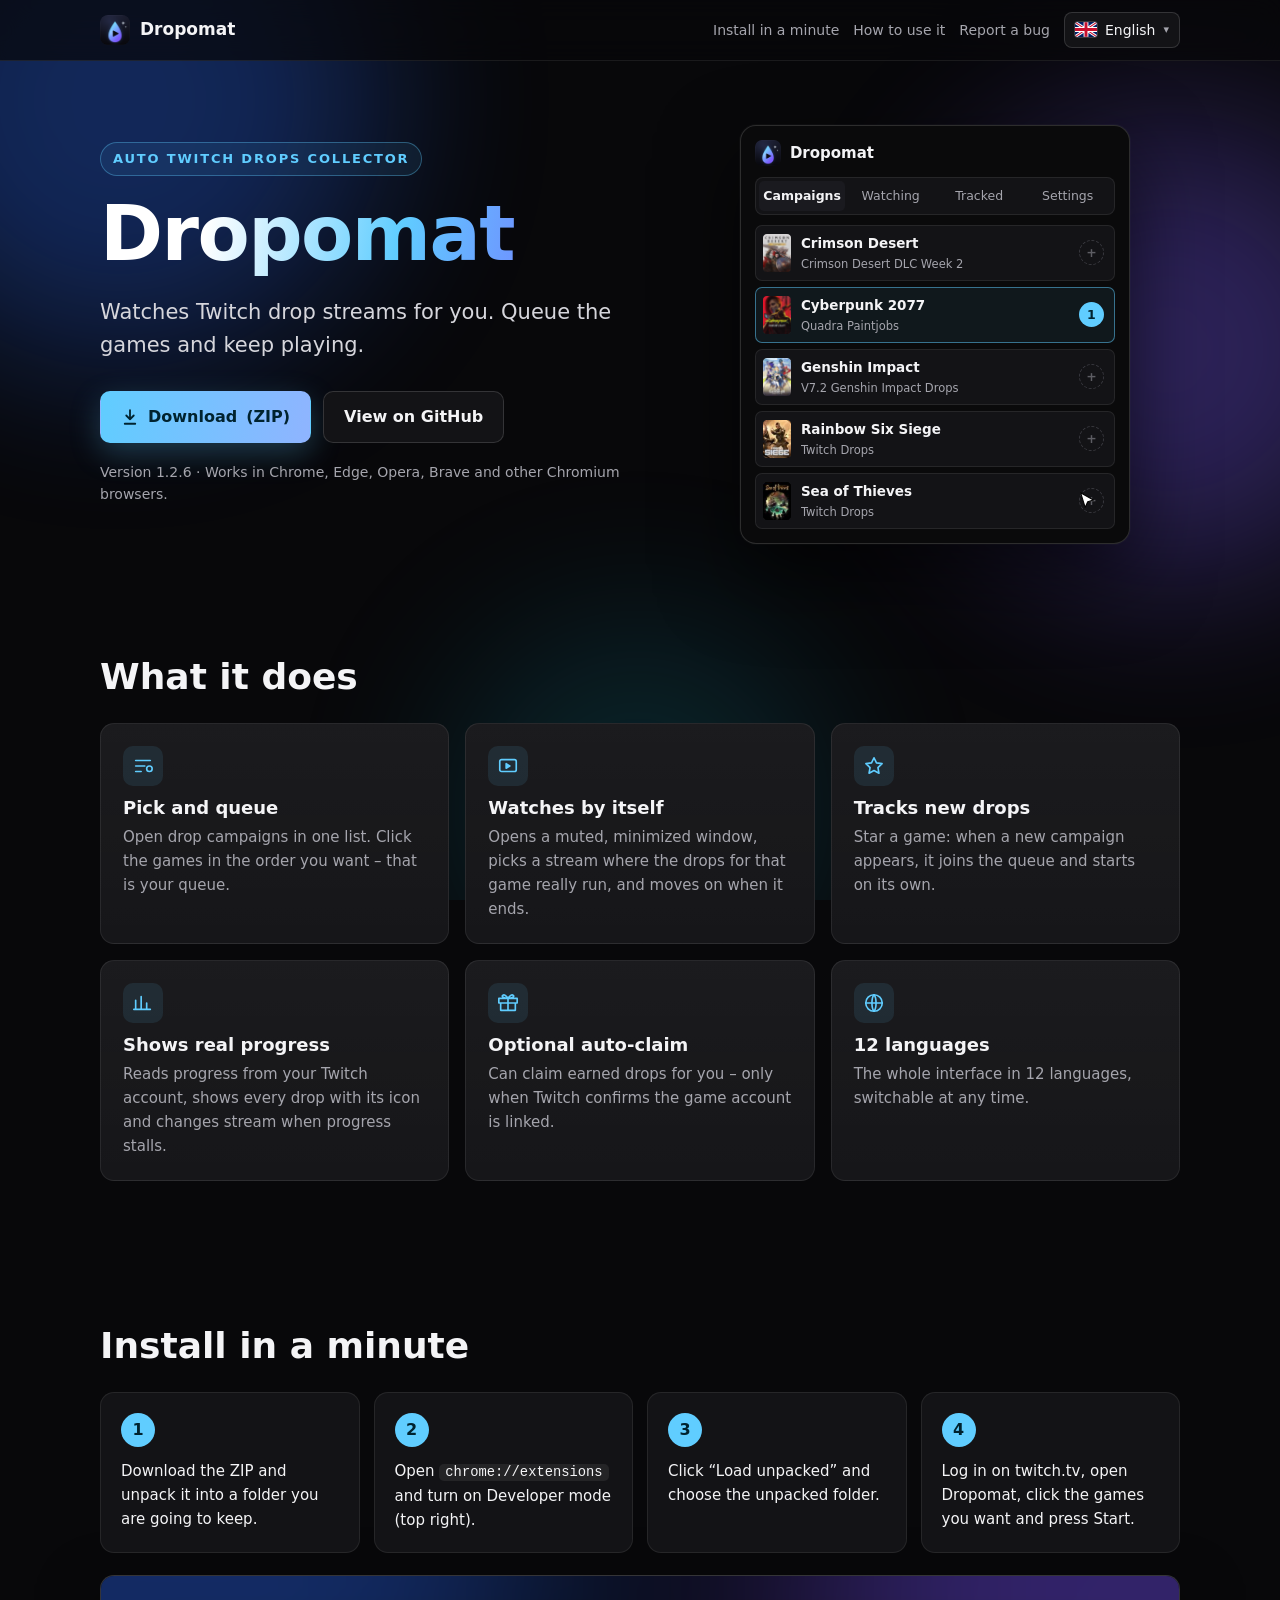
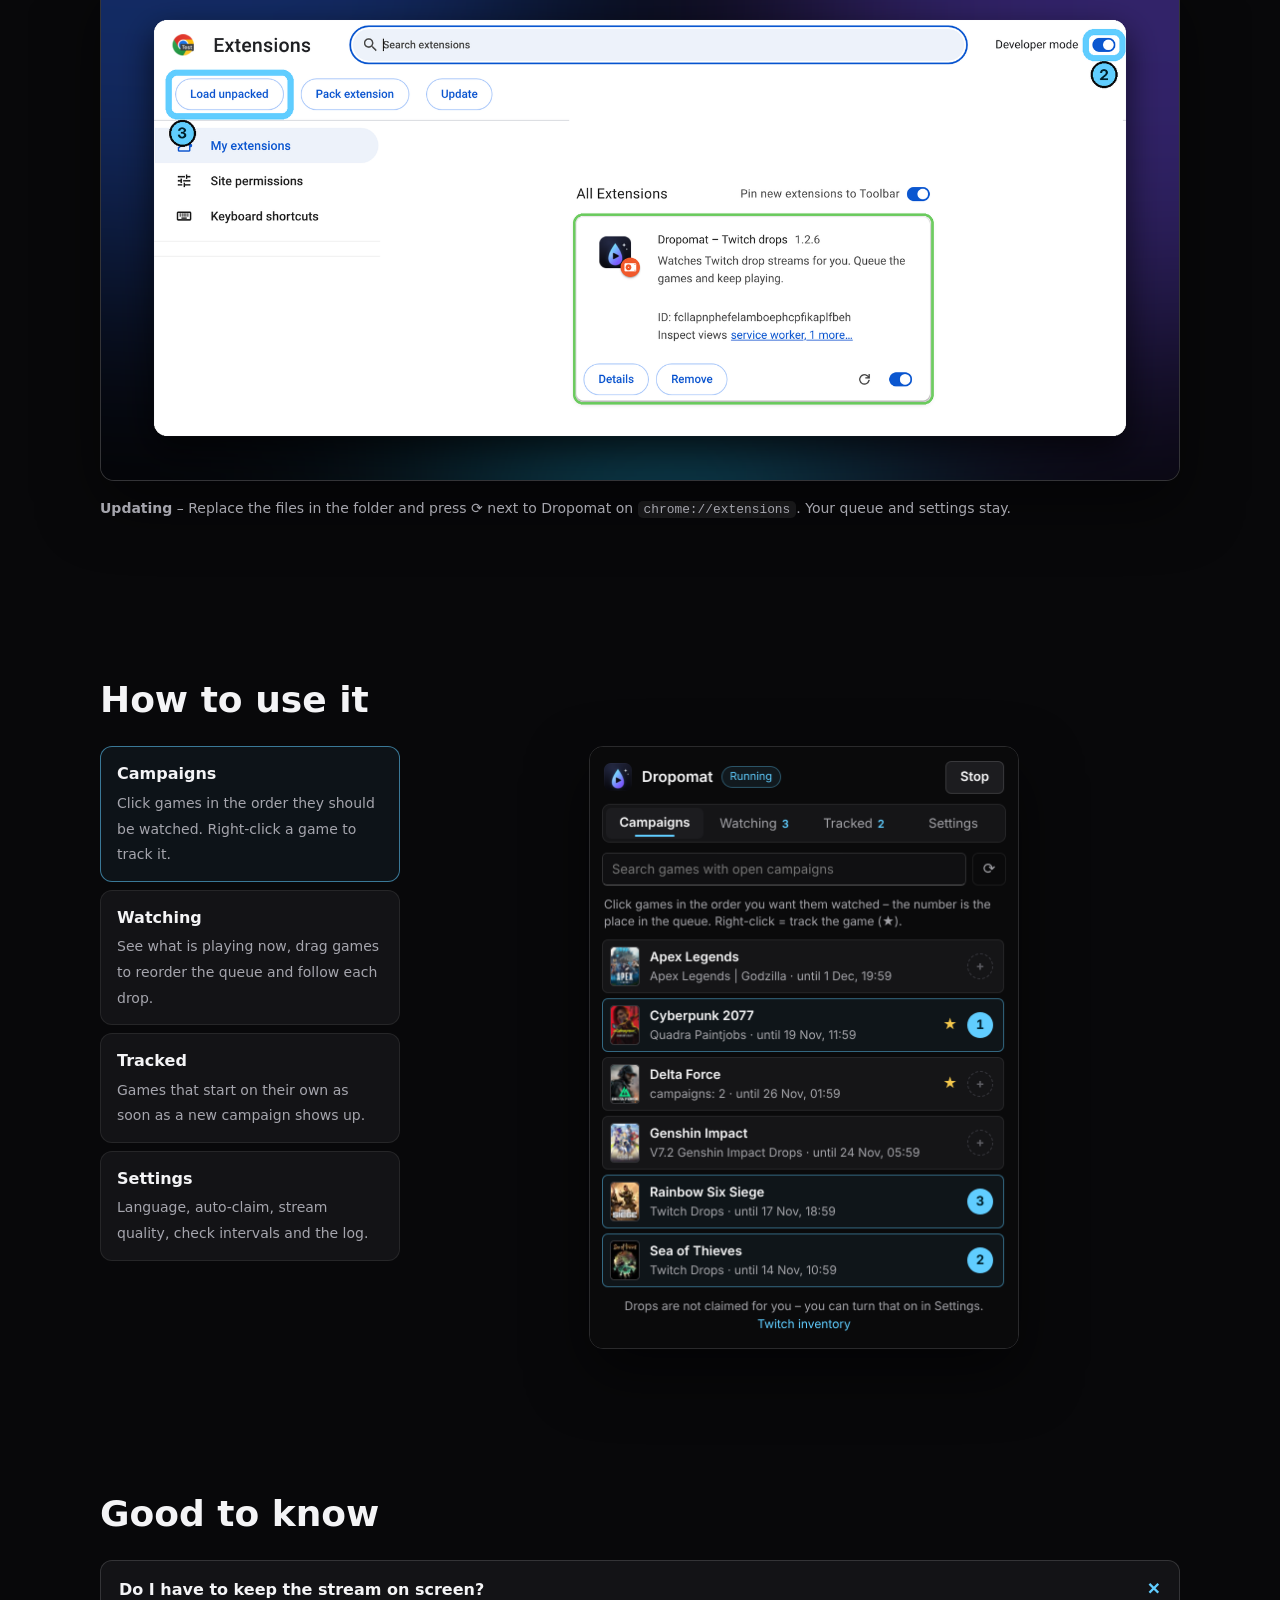
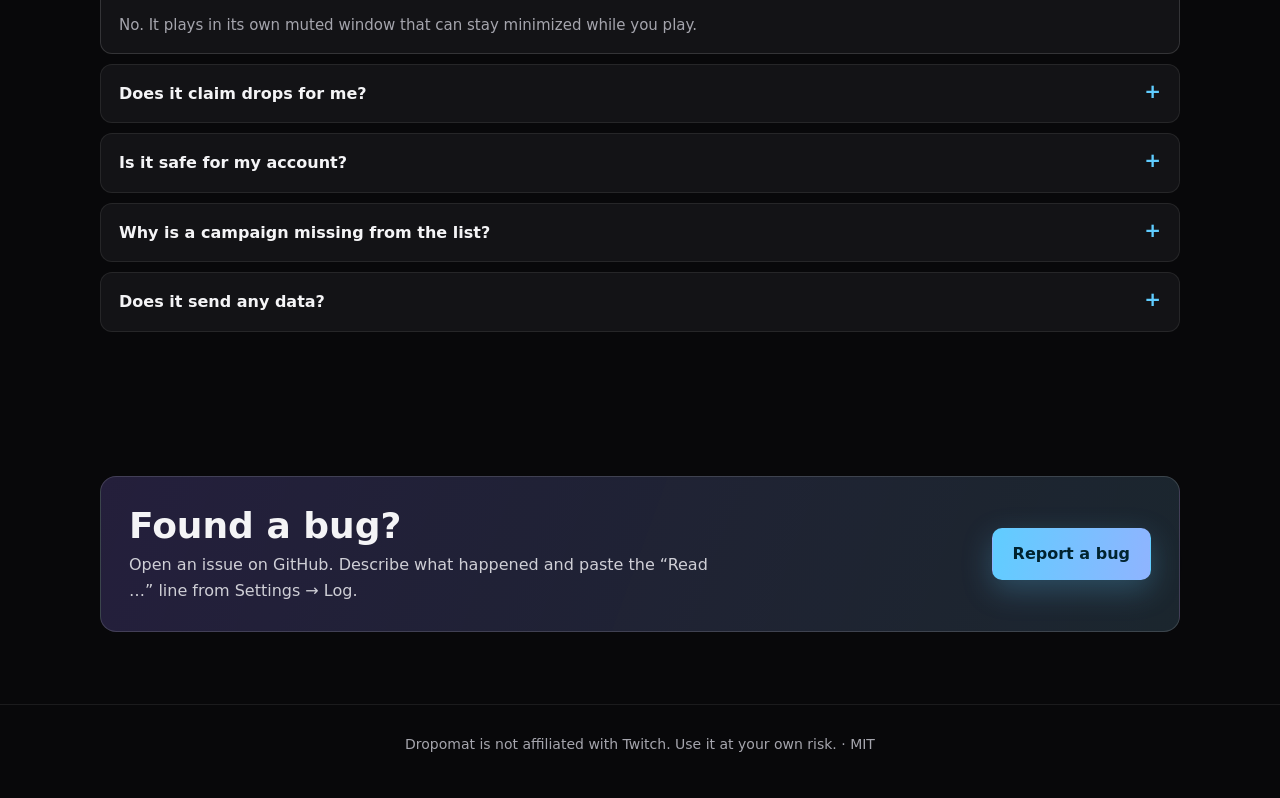
==== commit 2191f03a: "Site: FAQ as a single-column accordion Co-Authored-By: Claude Fable 5.2 <noreply@anthropic.com> Clau" ====
--- a/docs/index.html
+++ b/docs/index.html
@@ -144,7 +144,7 @@
 @keyframes fade { from { opacity: 0; transform: translateY(6px); } }
 
 /* faq + zgłoszenia */
-.faq { display: grid; grid-template-columns: 1fr 1fr; gap: 12px; align-items: start; }
+.faq { display: grid; grid-template-columns: 1fr; gap: 10px; }
 details { background: var(--card); border: 1px solid var(--line); border-radius: 12px; padding: 16px 18px; }
 details[open] { border-color: var(--line2); }
 summary { cursor: pointer; font-weight: 600; list-style: none; display: flex; justify-content: space-between; gap: 12px; }
@@ -163,7 +163,6 @@
   .hero .wrap, .use { grid-template-columns: 1fr; }
   .grid { grid-template-columns: 1fr 1fr; }
   .steps { grid-template-columns: 1fr 1fr; }
-  .faq { grid-template-columns: 1fr; }
   section { padding: 52px 0; }
   .navlink { display: none; }
 }
@@ -360,7 +359,7 @@
   document.title = 'Dropomat – ' + s.tagline;
   document.getElementById('feat').innerHTML = [1, 2, 3, 4, 5, 6].map((i) =>
     '<div class="card reveal in"><div class="ico"><svg viewBox="0 0 24 24" fill="none" stroke="currentColor" stroke-width="1.8" stroke-linecap="round" stroke-linejoin="round">' + FEAT_ICONS[i - 1] + '</svg></div><h3>' + esc(s['f' + i + 't']) + '</h3><p>' + esc(s['f' + i]) + '</p></div>').join('');
-  document.getElementById('faqList').innerHTML = [1, 2, 3, 4, 5].map((i) => '<details' + (i === 1 ? ' open' : '') + '><summary>' + esc(s['q' + i]) + '</summary><p>' + esc(s['a' + i]) + '</p></details>').join('');
+  document.getElementById('faqList').innerHTML = [1, 2, 3, 4, 5].map((i) => '<details name="faq"' + (i === 1 ? ' open' : '') + '><summary>' + esc(s['q' + i]) + '</summary><p>' + esc(s['a' + i]) + '</p></details>').join('');
   const shots = ['campaigns', 'watching', 'tracked', 'settings'];
   const dir = SHOT_LANGS.includes(lang) ? lang : 'en';
   const tabs = document.getElementById('useTabs');
